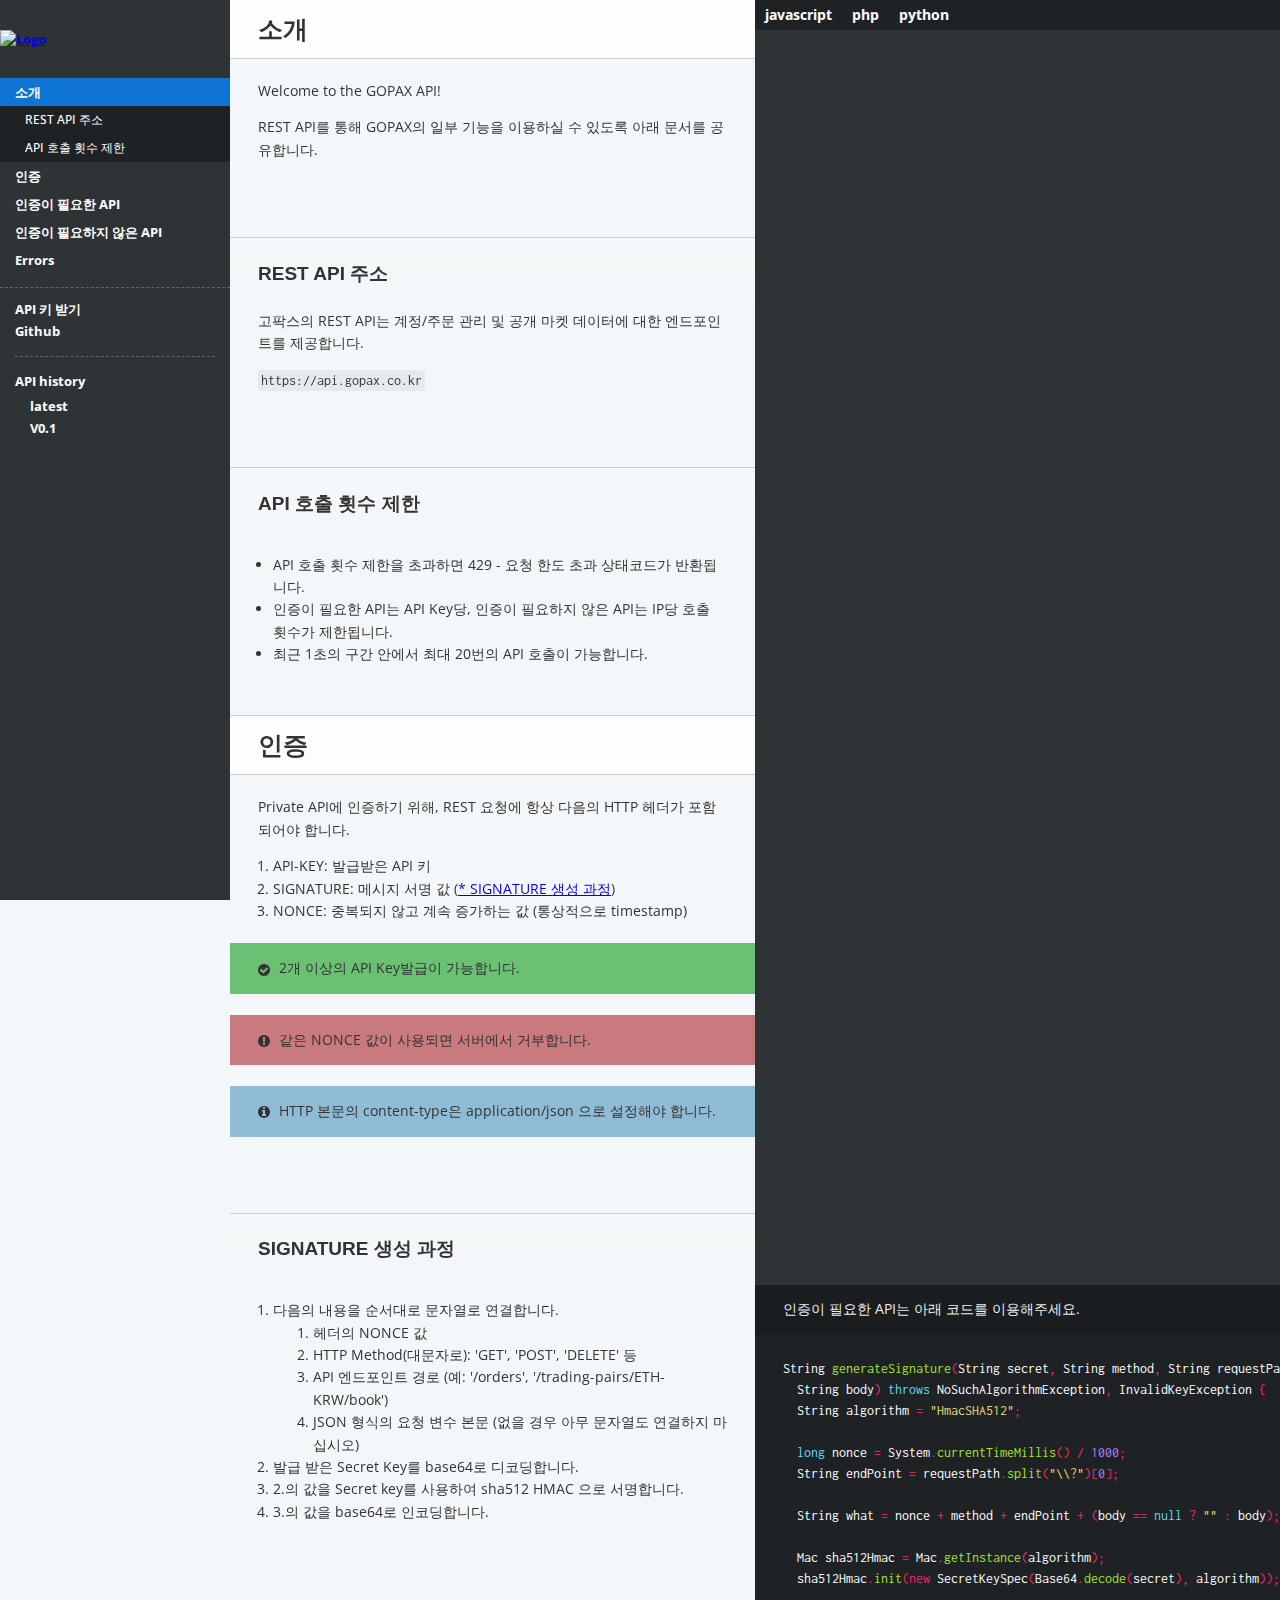
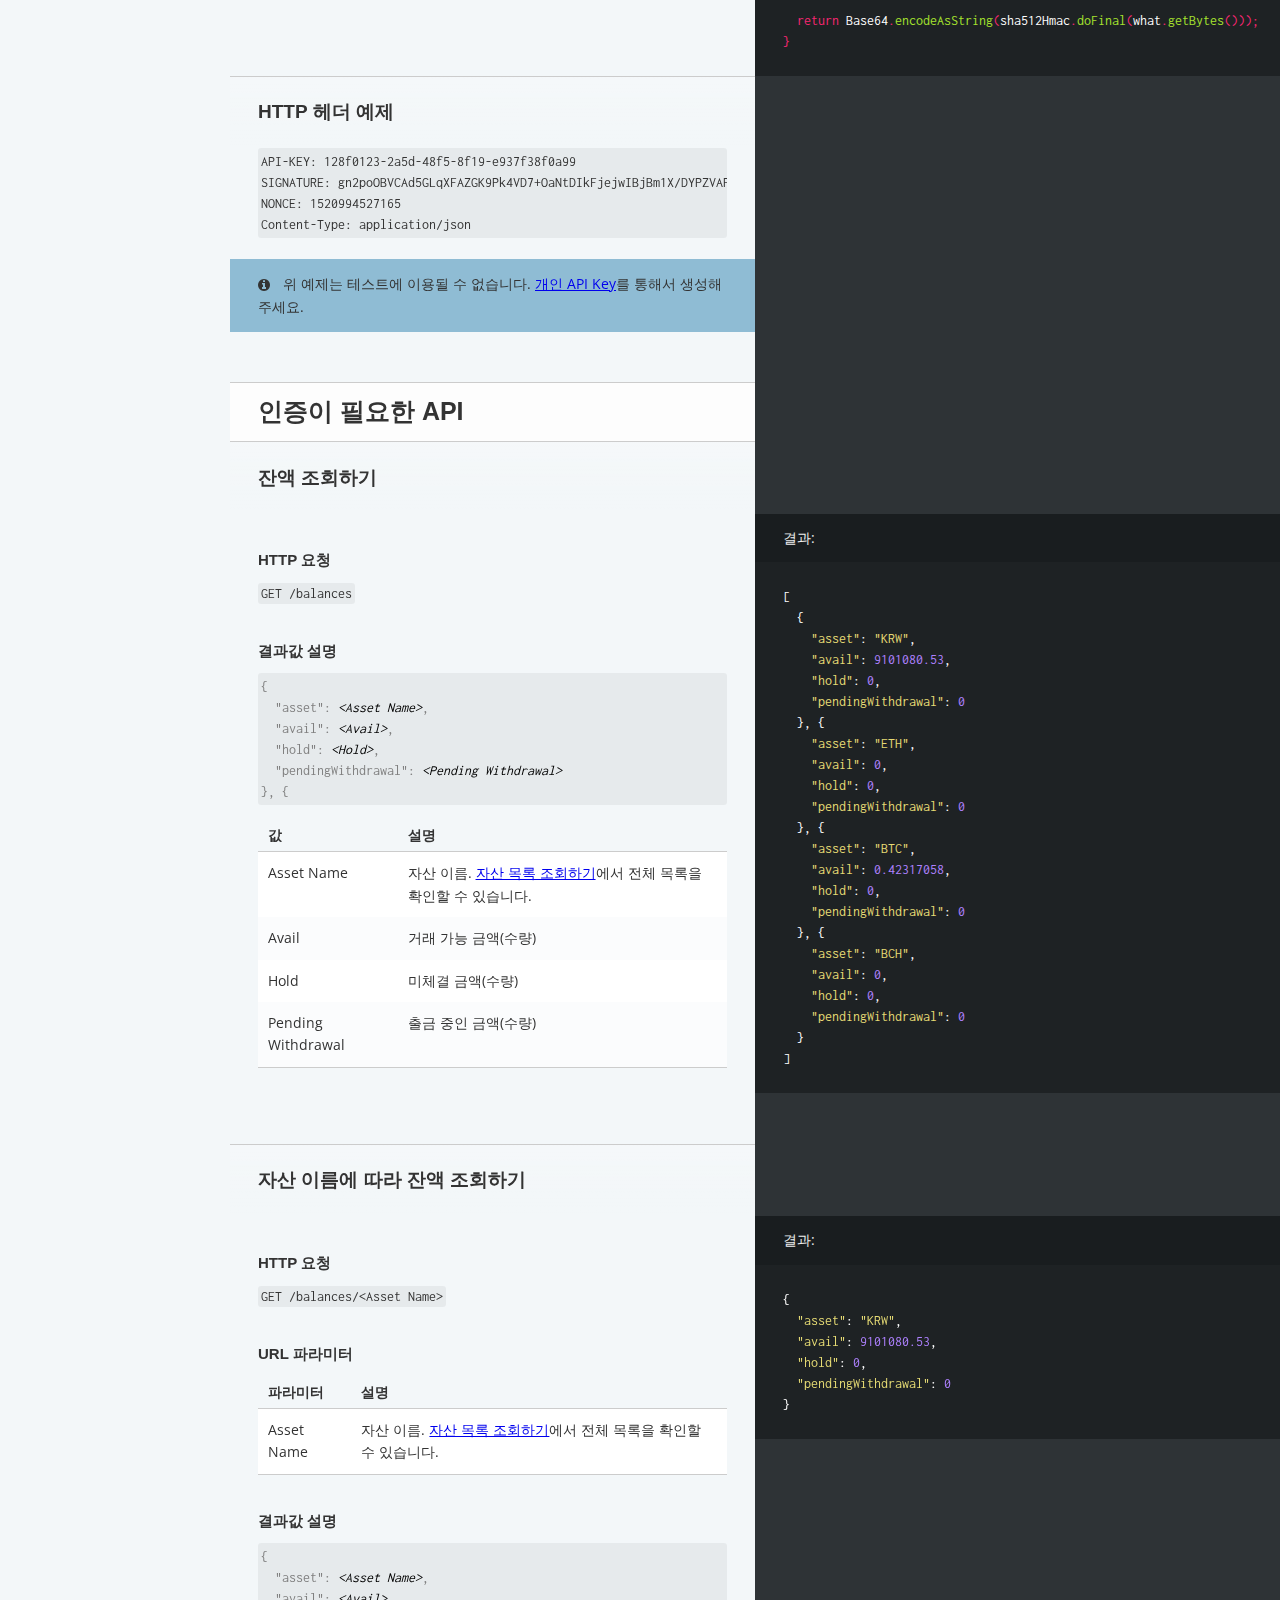
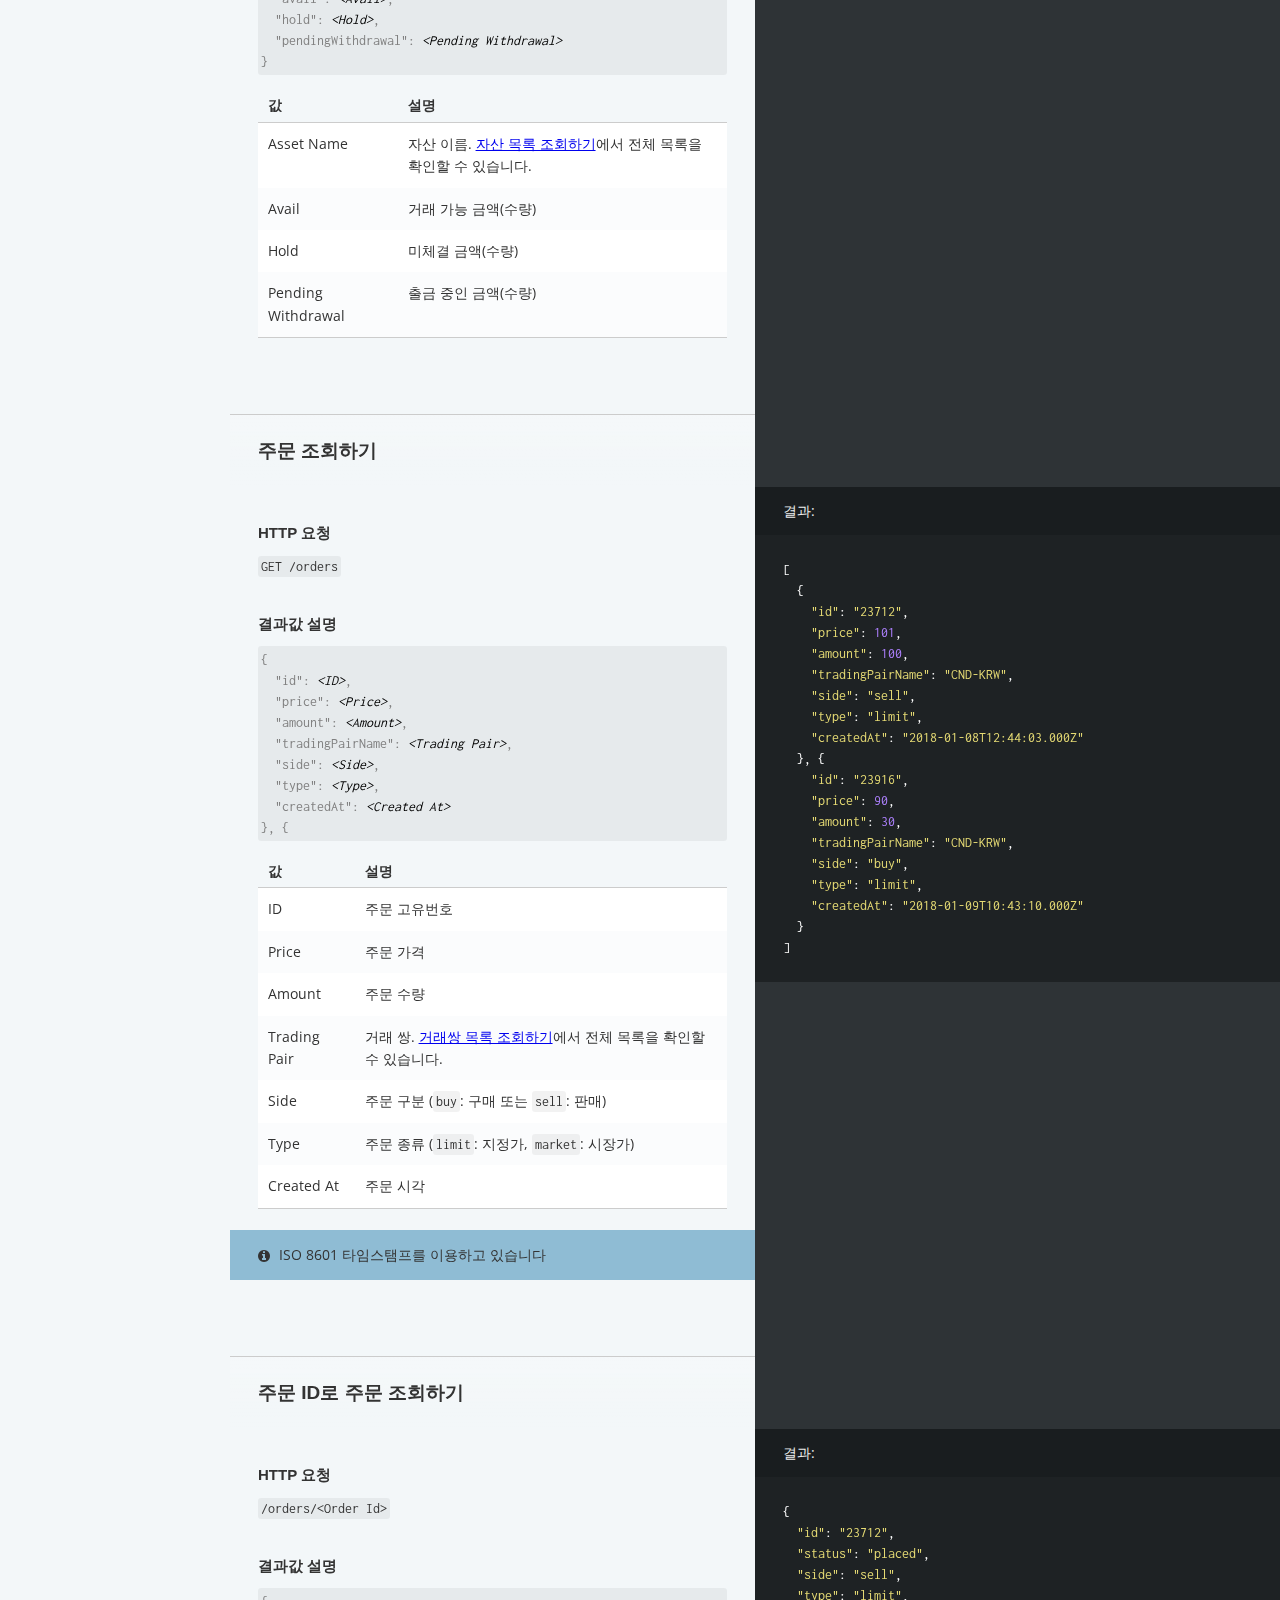
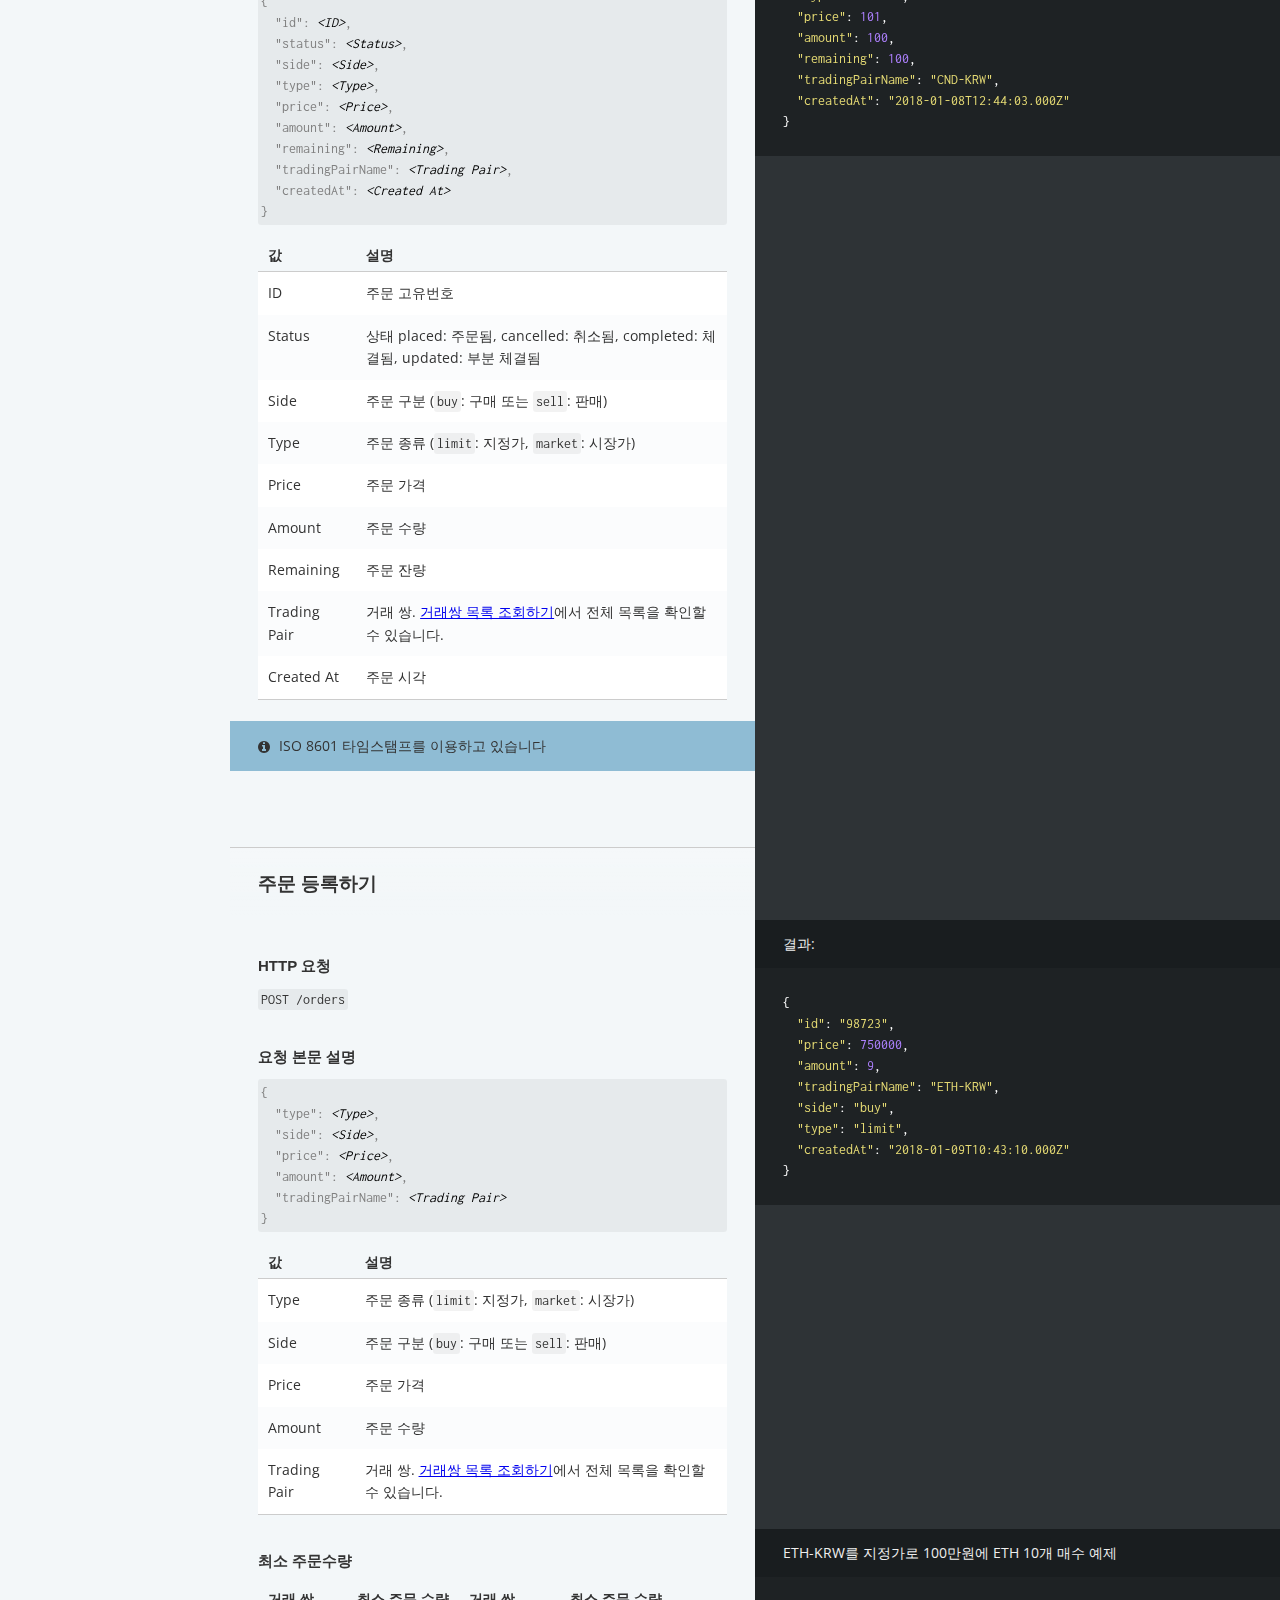
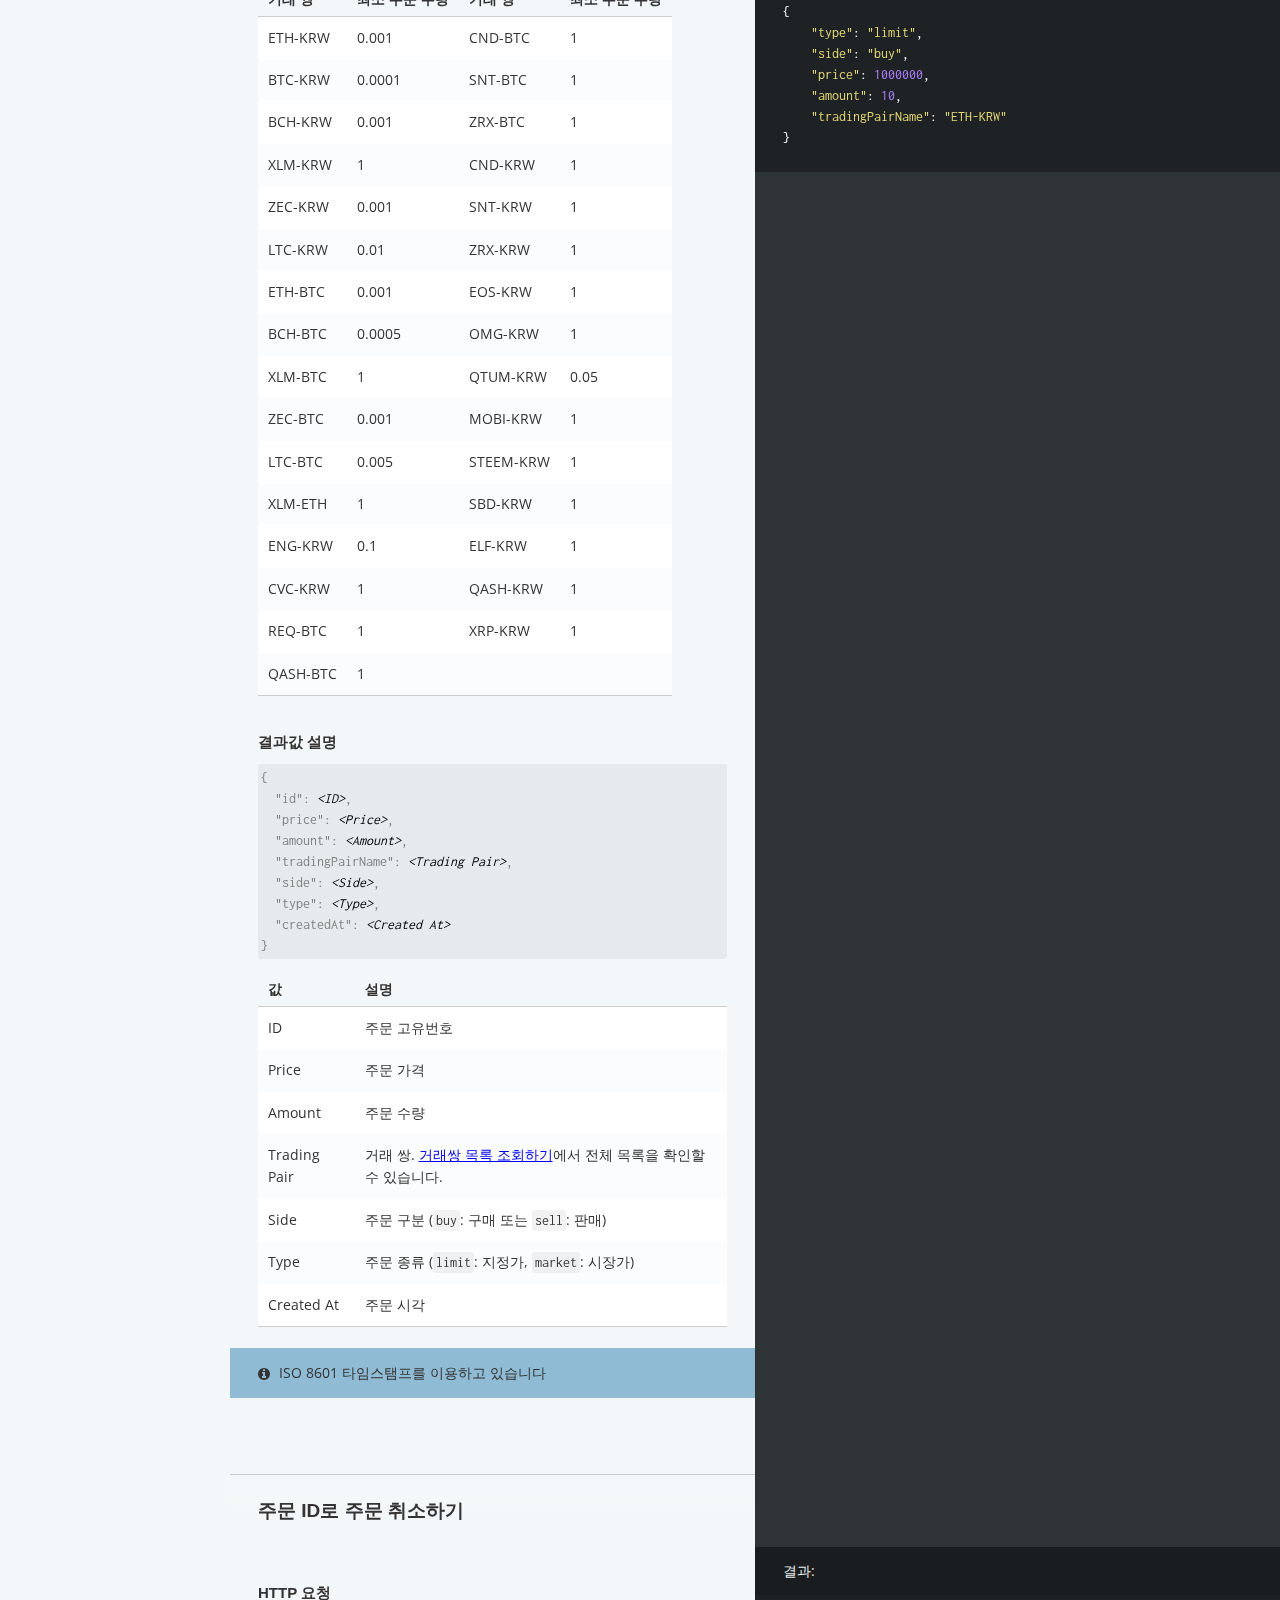
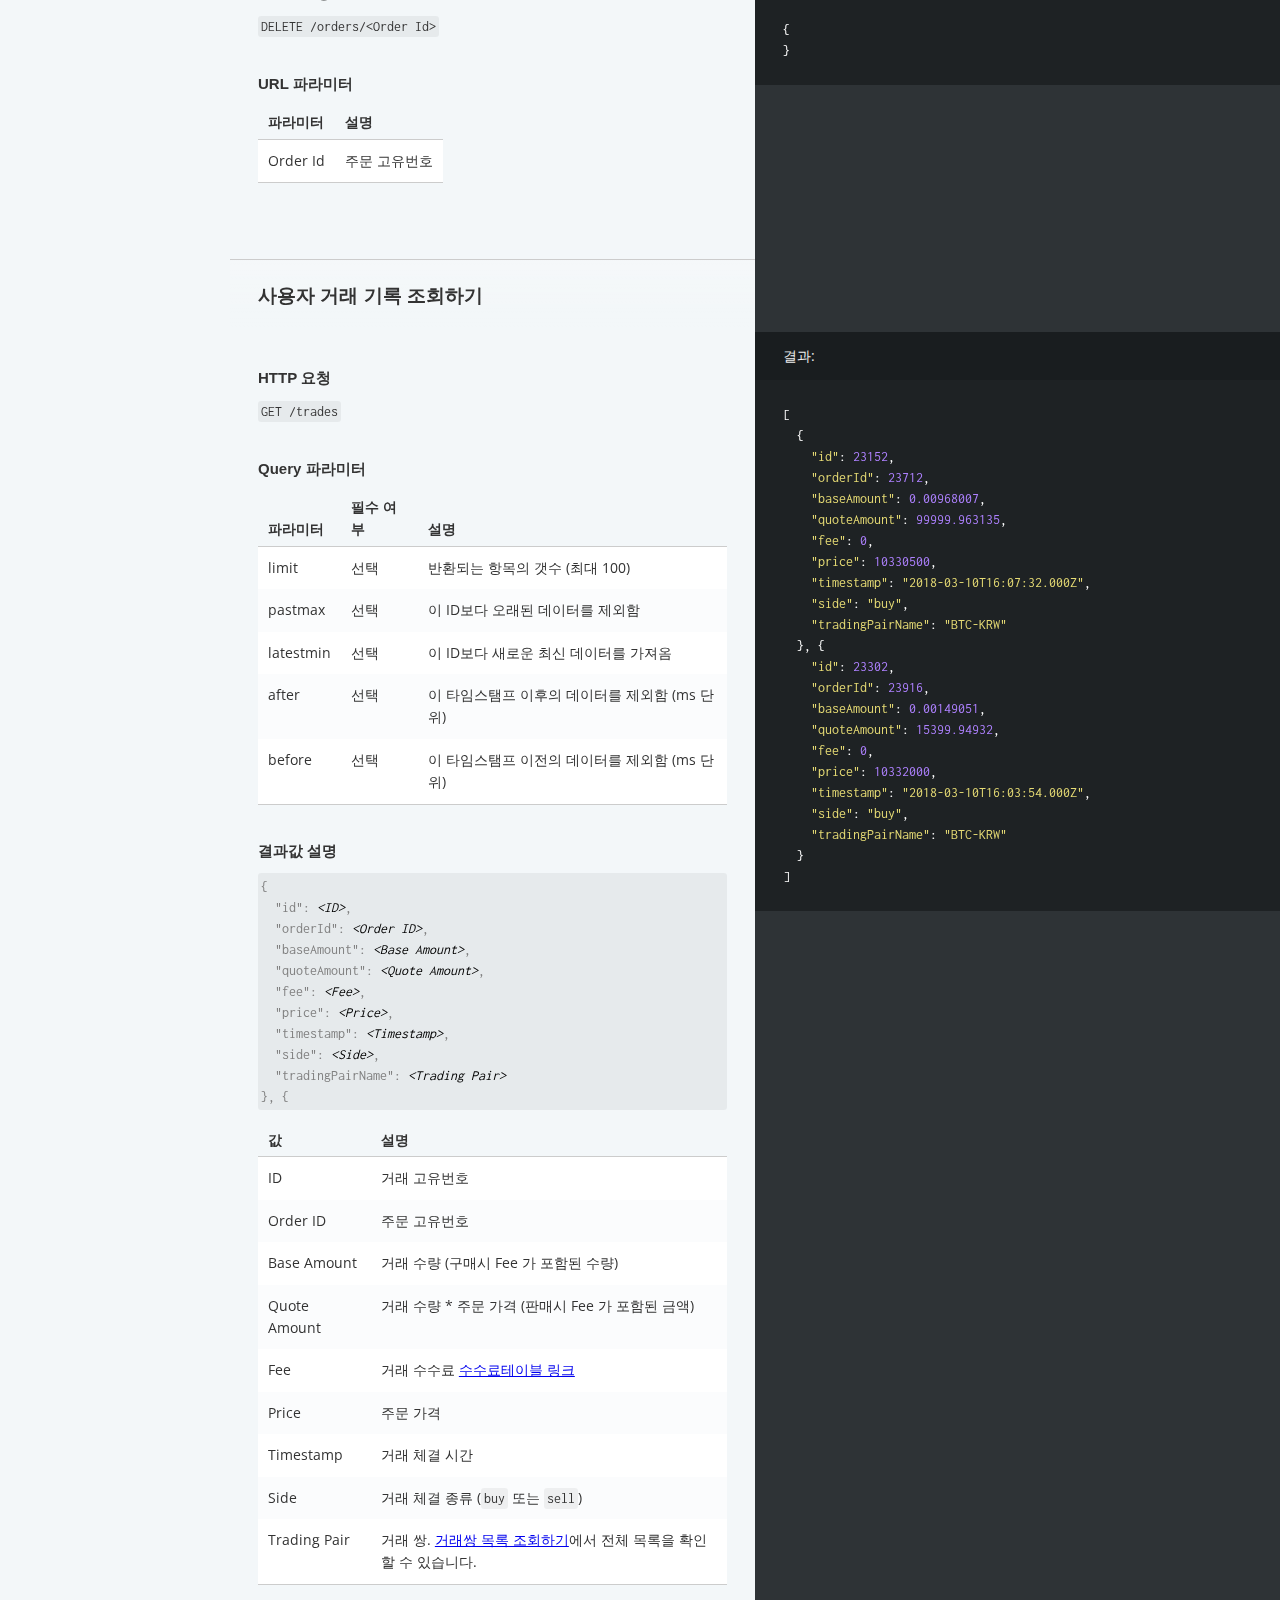
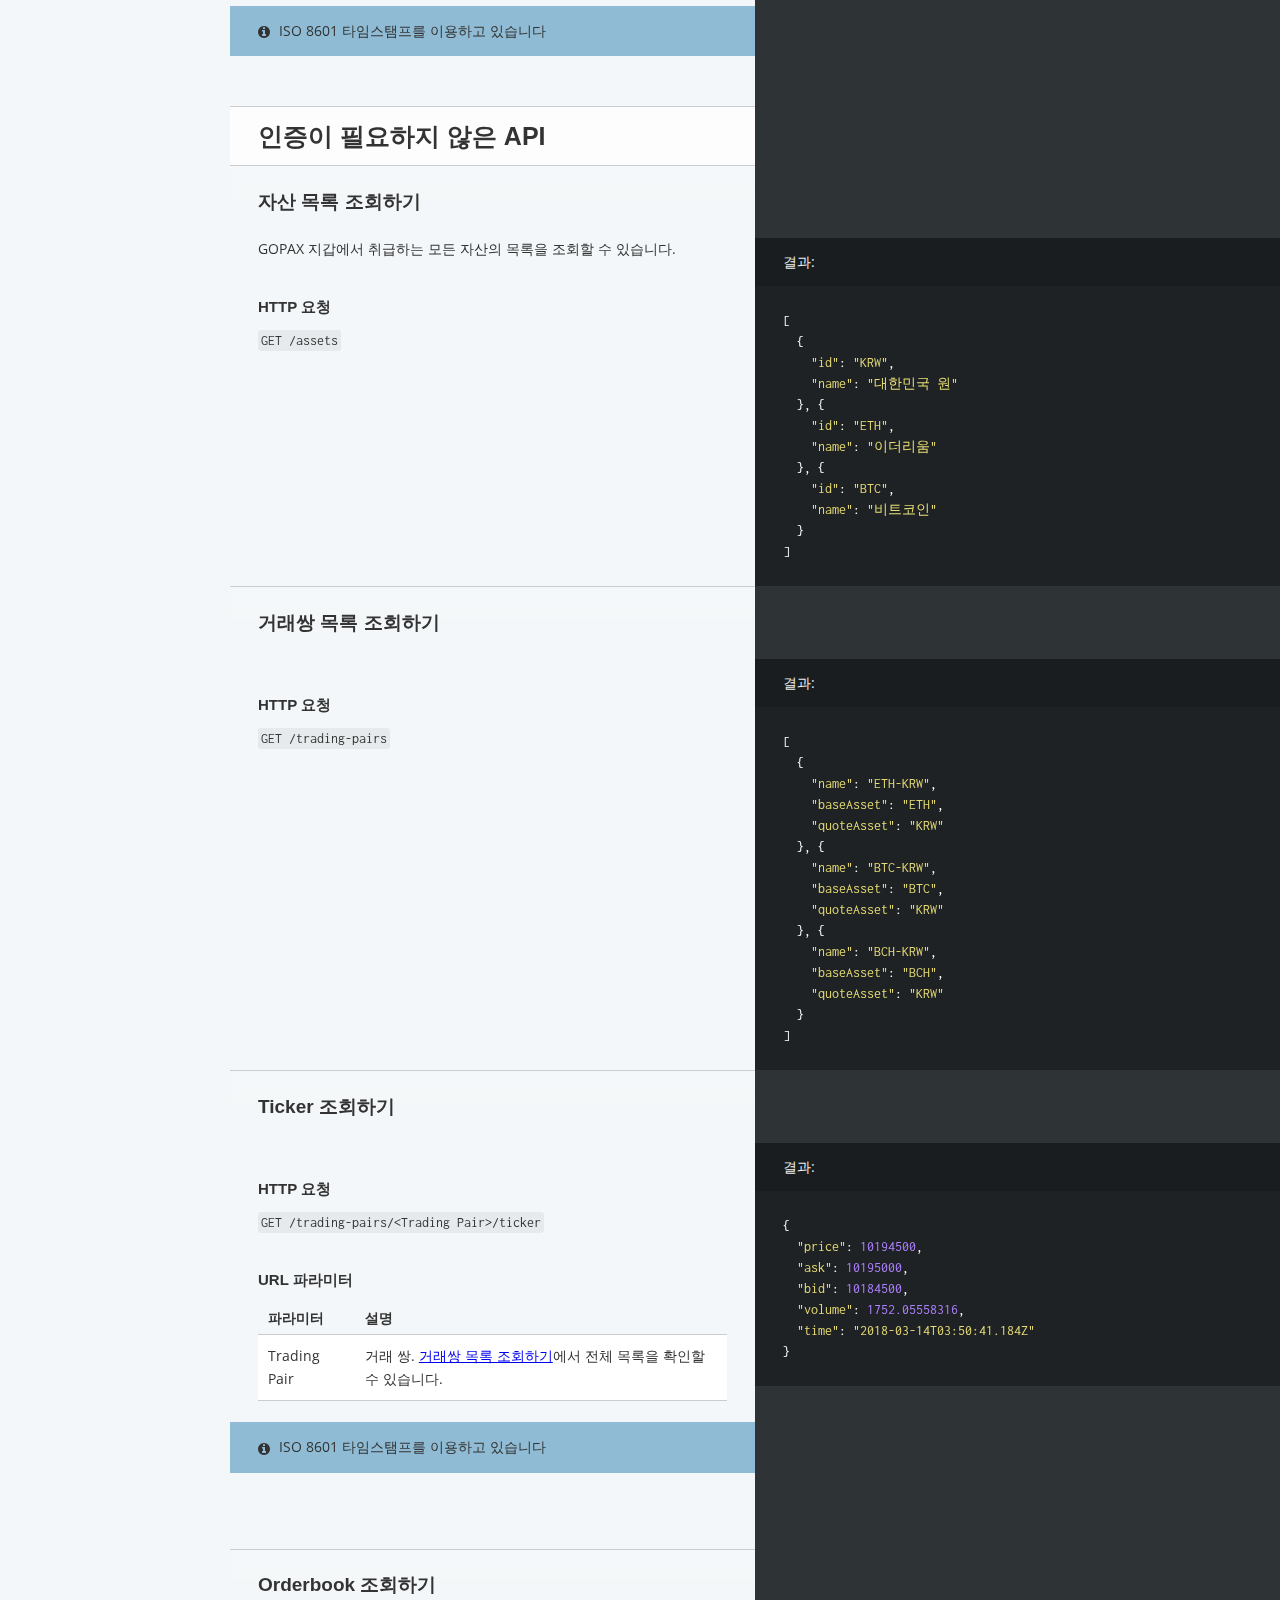
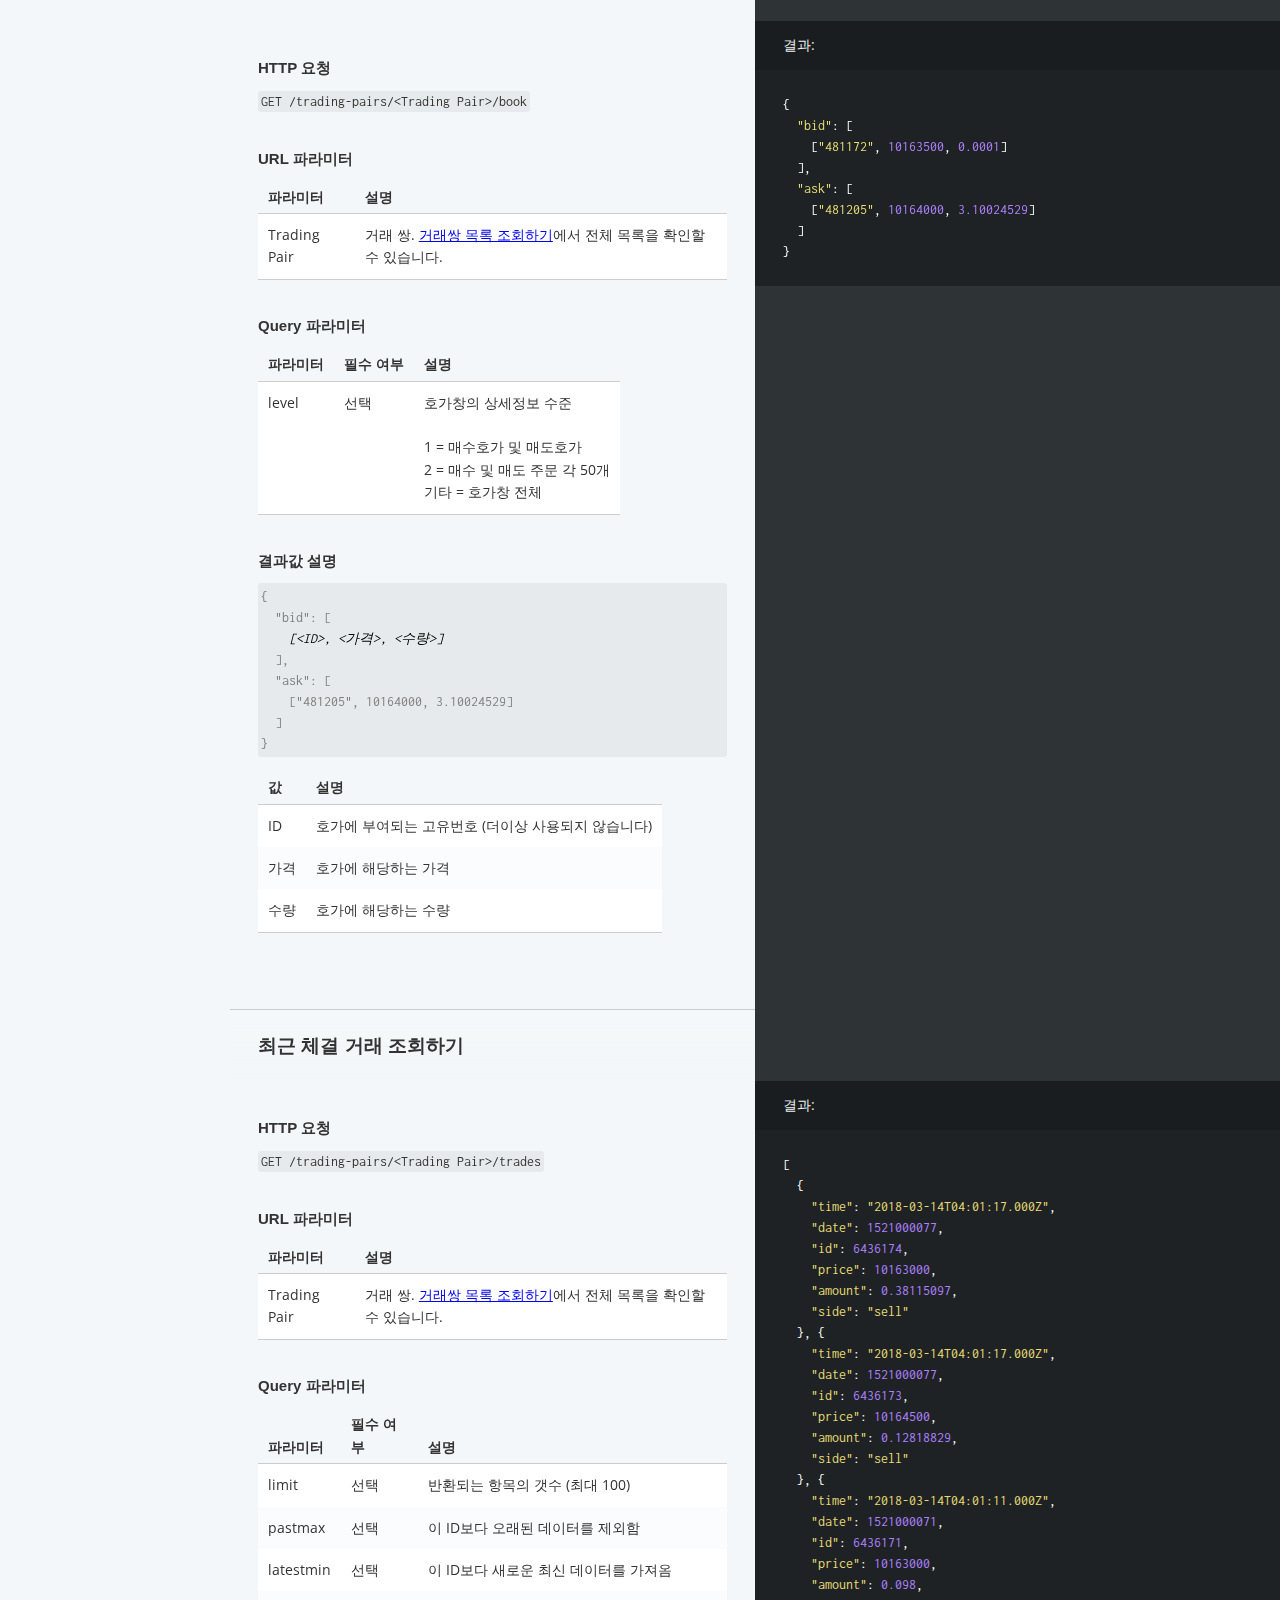
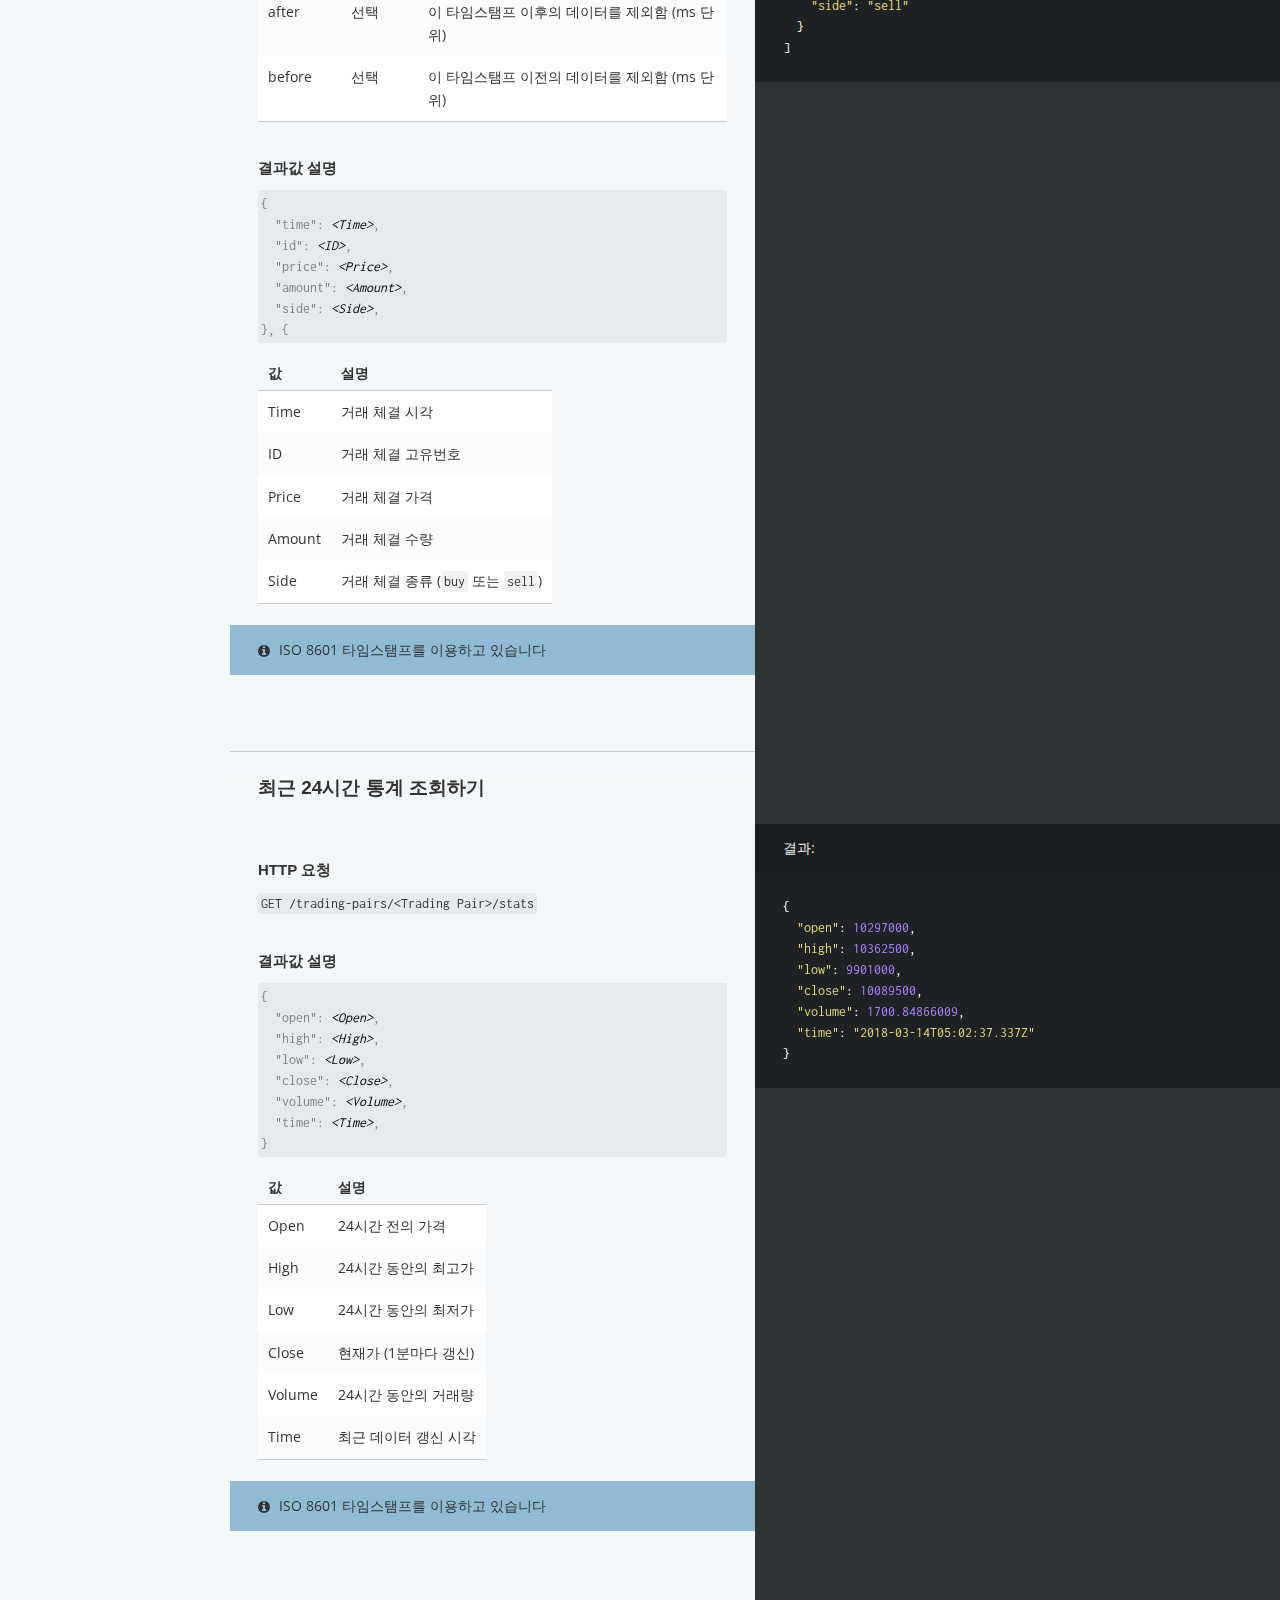
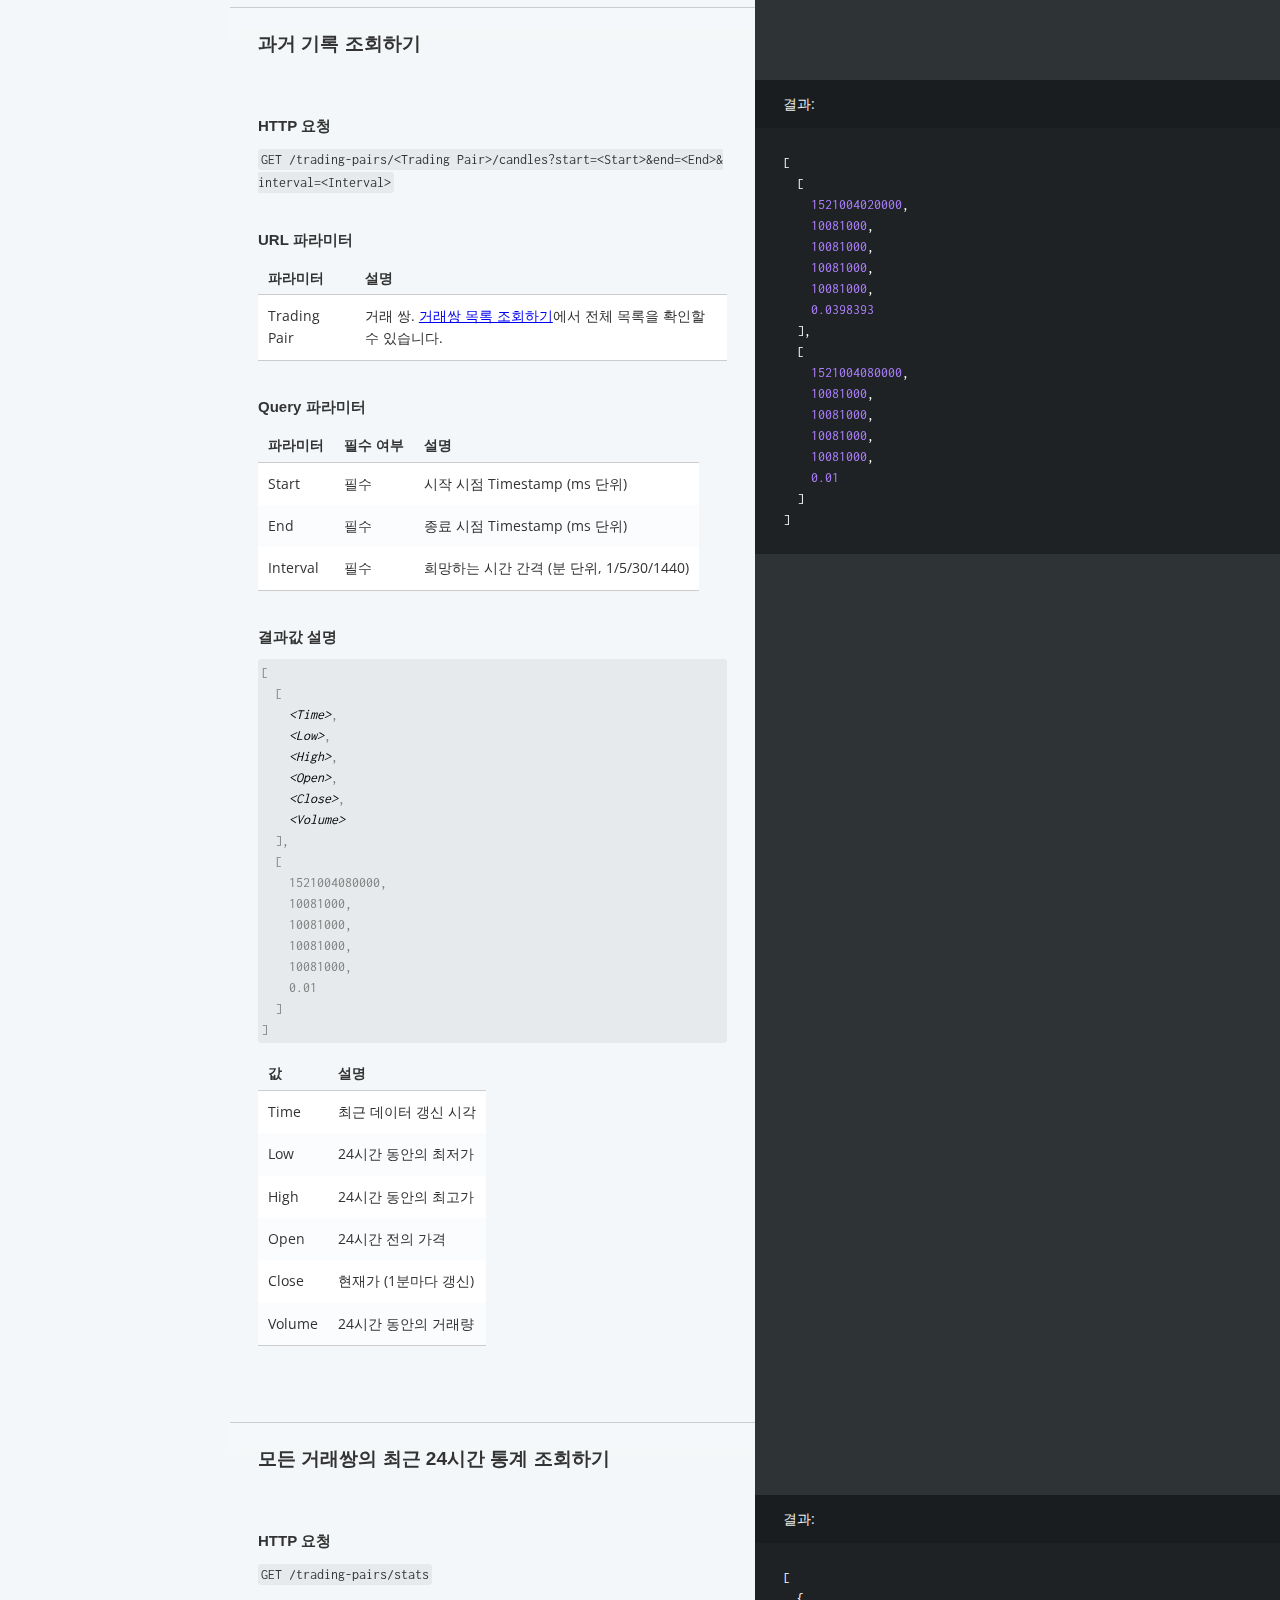
==== docs/index.html @ 5eee8ea0 "e" ====
<!doctype html>
<html>
  <head>
    <meta charset="utf-8">
    <meta content="IE=edge,chrome=1" http-equiv="X-UA-Compatible">
    <meta name="viewport" content="width=device-width, initial-scale=1, maximum-scale=1">
    <title>API Reference</title>

    <style>
      .highlight table td { padding: 5px; }
.highlight table pre { margin: 0; }
.highlight .gh {
  color: #999999;
}
.highlight .sr {
  color: #f6aa11;
}
.highlight .go {
  color: #888888;
}
.highlight .gp {
  color: #555555;
}
.highlight .gs {
}
.highlight .gu {
  color: #aaaaaa;
}
.highlight .nb {
  color: #f6aa11;
}
.highlight .cm {
  color: #75715e;
}
.highlight .cp {
  color: #75715e;
}
.highlight .c1 {
  color: #75715e;
}
.highlight .cs {
  color: #75715e;
}
.highlight .c, .highlight .cd {
  color: #75715e;
}
.highlight .err {
  color: #960050;
}
.highlight .gr {
  color: #960050;
}
.highlight .gt {
  color: #960050;
}
.highlight .gd {
  color: #49483e;
}
.highlight .gi {
  color: #49483e;
}
.highlight .ge {
  color: #49483e;
}
.highlight .kc {
  color: #66d9ef;
}
.highlight .kd {
  color: #66d9ef;
}
.highlight .kr {
  color: #66d9ef;
}
.highlight .no {
  color: #66d9ef;
}
.highlight .kt {
  color: #66d9ef;
}
.highlight .mf {
  color: #ae81ff;
}
.highlight .mh {
  color: #ae81ff;
}
.highlight .il {
  color: #ae81ff;
}
.highlight .mi {
  color: #ae81ff;
}
.highlight .mo {
  color: #ae81ff;
}
.highlight .m, .highlight .mb, .highlight .mx {
  color: #ae81ff;
}
.highlight .sc {
  color: #ae81ff;
}
.highlight .se {
  color: #ae81ff;
}
.highlight .ss {
  color: #ae81ff;
}
.highlight .sd {
  color: #e6db74;
}
.highlight .s2 {
  color: #e6db74;
}
.highlight .sb {
  color: #e6db74;
}
.highlight .sh {
  color: #e6db74;
}
.highlight .si {
  color: #e6db74;
}
.highlight .sx {
  color: #e6db74;
}
.highlight .s1 {
  color: #e6db74;
}
.highlight .s {
  color: #e6db74;
}
.highlight .na {
  color: #a6e22e;
}
.highlight .nc {
  color: #a6e22e;
}
.highlight .nd {
  color: #a6e22e;
}
.highlight .ne {
  color: #a6e22e;
}
.highlight .nf {
  color: #a6e22e;
}
.highlight .vc {
  color: #ffffff;
}
.highlight .nn {
  color: #ffffff;
}
.highlight .nl {
  color: #ffffff;
}
.highlight .ni {
  color: #ffffff;
}
.highlight .bp {
  color: #ffffff;
}
.highlight .vg {
  color: #ffffff;
}
.highlight .vi {
  color: #ffffff;
}
.highlight .nv {
  color: #ffffff;
}
.highlight .w {
  color: #ffffff;
}
.highlight {
  color: #ffffff;
}
.highlight .n, .highlight .py, .highlight .nx {
  color: #ffffff;
}
.highlight .ow {
  color: #f92672;
}
.highlight .nt {
  color: #f92672;
}
.highlight .k, .highlight .kv {
  color: #f92672;
}
.highlight .kn {
  color: #f92672;
}
.highlight .kp {
  color: #f92672;
}
.highlight .o {
  color: #f92672;
}
      * { font-family: 'Open Sans', sans-serif; }
      code { font-family: 'Inconsolata', monospace !important; font-size: 1rem !important; }
      code * { font-family: 'Inconsolata', monospace !important; font-size: 1rem !important; }
      code.block { display: block; overflow: scroll; white-space: nowrap; }
      .logo { margin: 30px auto !important; }
    </style>
    <link href="https://fonts.googleapis.com/css?family=Open+Sans|Inconsolata" rel="stylesheet">
    <link href="stylesheets/screen.css" rel="stylesheet" media="screen" />
    <link href="stylesheets/print.css" rel="stylesheet" media="print" />
    <script src="javascripts/all_nosearch.js"></script>
    <script>
      function goAPIhistory(target){
        var pathName = window.location.pathname;
        var path = pathName.split("/").length >0 ?pathName.split("/")[0]:pathName;
        alert(path);
        var origin = window.location.origin;
        var targetUrl = origin+path+target;
        var currentUrl = origin+path;
        if(targetUrl == currentUrl){
          return
        }
        window.location = targetUrl;
      }
    </script>
  </head>

  <body class="index" data-languages="[&quot;java&quot;,&quot;javascript&quot;,&quot;php&quot;,&quot;python&quot;,&quot;ruby&quot;]">
    <a href="#" id="nav-button">
      <span>
        NAV
        <img src="images/navbar.png" alt="Navbar" />
      </span>
    </a>
    <div class="toc-wrapper">
      <a href="https://www.gopax.co.kr" target="_blank"><img src="https://www.gopax.co.kr/logo.svg" class="logo" alt="Logo" /></a>
        <div class="lang-selector">
              <a href="#" data-language-name="java">java</a>
              <a href="#" data-language-name="javascript">javascript</a>
              <a href="#" data-language-name="php">php</a>
              <a href="#" data-language-name="python">python</a>
              <a href="#" data-language-name="ruby">ruby</a>
        </div>
      <div id="toc" class="toc-list-h1">
          <li>
            <a href="#fa255f0ccc" class="toc-h1 toc-link" data-title="">소개</a>
              <ul class="toc-list-h2">
                  <li>
                    <a href="#rest-api" class="toc-h2 toc-link" data-title="rest-api">REST API 주소</a>
                  </li>
                  <li>
                    <a href="#api" class="toc-h2 toc-link" data-title="api">API 호출 횟수 제한</a>
                  </li>
              </ul>
          </li>
          <li>
            <a href="#ce7156229f" class="toc-h1 toc-link" data-title="">인증</a>
              <ul class="toc-list-h2">
                  <li>
                    <a href="#signature" class="toc-h2 toc-link" data-title="signature">SIGNATURE 생성 과정</a>
                  </li>
                  <li>
                    <a href="#http" class="toc-h2 toc-link" data-title="http">HTTP 헤더 예제</a>
                  </li>
              </ul>
          </li>
          <li>
            <a href="#api-2" class="toc-h1 toc-link" data-title="api">인증이 필요한 API</a>
              <ul class="toc-list-h2">
                  <li>
                    <a href="#44f0674afb" class="toc-h2 toc-link" data-title="">잔액 조회하기</a>
                  </li>
                  <li>
                    <a href="#105345e7b5" class="toc-h2 toc-link" data-title="">자산 이름에 따라 잔액 조회하기</a>
                  </li>
                  <li>
                    <a href="#9a0aef758b" class="toc-h2 toc-link" data-title="">주문 조회하기</a>
                  </li>
                  <li>
                    <a href="#id" class="toc-h2 toc-link" data-title="id">주문 ID로 주문 조회하기</a>
                  </li>
                  <li>
                    <a href="#6796537949" class="toc-h2 toc-link" data-title="">주문 등록하기</a>
                  </li>
                  <li>
                    <a href="#id-2" class="toc-h2 toc-link" data-title="id">주문 ID로 주문 취소하기</a>
                  </li>
                  <li>
                    <a href="#d603331cfe" class="toc-h2 toc-link" data-title="">사용자 거래 기록 조회하기</a>
                  </li>
              </ul>
          </li>
          <li>
            <a href="#api-3" class="toc-h1 toc-link" data-title="api">인증이 필요하지 않은 API</a>
              <ul class="toc-list-h2">
                  <li>
                    <a href="#c8b9dcea10" class="toc-h2 toc-link" data-title="">자산 목록 조회하기</a>
                  </li>
                  <li>
                    <a href="#ab37bf30de" class="toc-h2 toc-link" data-title="">거래쌍 목록 조회하기</a>
                  </li>
                  <li>
                    <a href="#ticker" class="toc-h2 toc-link" data-title="ticker">Ticker 조회하기</a>
                  </li>
                  <li>
                    <a href="#orderbook" class="toc-h2 toc-link" data-title="orderbook">Orderbook 조회하기</a>
                  </li>
                  <li>
                    <a href="#ed00ab10dc" class="toc-h2 toc-link" data-title="">최근 체결 거래 조회하기</a>
                  </li>
                  <li>
                    <a href="#24" class="toc-h2 toc-link" data-title="24">최근 24시간 통계 조회하기</a>
                  </li>
                  <li>
                    <a href="#a1dac3e0a0" class="toc-h2 toc-link" data-title="">과거 기록 조회하기</a>
                  </li>
                  <li>
                    <a href="#24-2" class="toc-h2 toc-link" data-title="24">모든 거래쌍의 최근 24시간 통계 조회하기</a>
                  </li>
              </ul>
          </li>
          <li>
            <a href="#errors" class="toc-h1 toc-link" data-title="errors">Errors</a>
              <ul class="toc-list-h2">
                  <li>
                    <a href="#http-status" class="toc-h2 toc-link" data-title="http-status">HTTP Status (응답 코드)</a>
                  </li>
                  <li>
                    <a href="#gopax" class="toc-h2 toc-link" data-title="gopax">GOPAX 오류</a>
                  </li>
              </ul>
          </li>
      </div>
      <ul class="toc-footer">
          <li><a href='https://www.gopax.co.kr/account/' target='_blank'>API 키 받기</a></li>
          <li><a href='https://github.com/GopaxTechTeam/gopax' target='_blank'>Github</a></li>
          <li>
            <ul class="toc-footer">API history
              <li>
                  <a href='javascript:goAPIhistory("")' >latest</a>
              </li>
              <li>
                  <a href='javascript:goAPIhistory("index.v.0.1.html")' >V0.1</a>
              </li>
            </ul>
          </li>
      </ul>
    </div>
    <div class="page-wrapper">
      <div class="dark-box"></div>
      <div class="content">
        <h1 id='fa255f0ccc'>소개</h1>
<p>Welcome to the GOPAX API!</p>

<p>REST API를 통해 GOPAX의 일부 기능을 이용하실 수 있도록 아래 문서를 공유합니다.</p>
<h2 id='rest-api'>REST API 주소</h2>
<p>고팍스의 REST API는 계정/주문 관리 및 공개 마켓 데이터에 대한 엔드포인트를 제공합니다.</p>

<p><code>https://api.gopax.co.kr</code></p>
<h2 id='api'>API 호출 횟수 제한</h2>
<ul>
<li>API 호출 횟수 제한을 초과하면 429 - 요청 한도 초과 상태코드가 반환됩니다.</li>
<li>인증이 필요한 API는 API Key당, 인증이 필요하지 않은 API는 IP당 호출 횟수가 제한됩니다.</li>
<li>최근 1초의 구간 안에서 최대 20번의 API 호출이 가능합니다.</li>
</ul>
<h1 id='ce7156229f'>인증</h1>
<p>Private API에 인증하기 위해, REST 요청에 항상 다음의 HTTP 헤더가 포함되어야 합니다.</p>

<ol>
<li>API-KEY: 발급받은 API 키</li>
<li>SIGNATURE: 메시지 서명 값 (<a href="#signature">* SIGNATURE 생성 과정</a>)</li>
<li>NONCE: 중복되지 않고 계속 증가하는 값 (통상적으로 timestamp)</li>
</ol>

<aside class="success">2개 이상의 API Key발급이 가능합니다.</aside>

<aside class="warning">같은 NONCE 값이 사용되면 서버에서 거부합니다.</aside>

<aside class="notice">HTTP 본문의 content-type은 application/json 으로 설정해야 합니다.</aside>
<h2 id='signature'>SIGNATURE 생성 과정</h2>
<blockquote>
<p>인증이 필요한 API는 아래 코드를 이용해주세요.</p>
</blockquote>
<pre class="highlight java tab-java"><code><span class="n">String</span> <span class="nf">generateSignature</span><span class="o">(</span><span class="n">String</span> <span class="n">secret</span><span class="o">,</span> <span class="n">String</span> <span class="n">method</span><span class="o">,</span> <span class="n">String</span> <span class="n">requestPath</span><span class="o">,</span>
  <span class="n">String</span> <span class="n">body</span><span class="o">)</span> <span class="kd">throws</span> <span class="n">NoSuchAlgorithmException</span><span class="o">,</span> <span class="n">InvalidKeyException</span> <span class="o">{</span>
  <span class="n">String</span> <span class="n">algorithm</span> <span class="o">=</span> <span class="s">"HmacSHA512"</span><span class="o">;</span>

  <span class="kt">long</span> <span class="n">nonce</span> <span class="o">=</span> <span class="n">System</span><span class="o">.</span><span class="na">currentTimeMillis</span><span class="o">()</span> <span class="o">/</span> <span class="mi">1000</span><span class="o">;</span>
  <span class="n">String</span> <span class="n">endPoint</span> <span class="o">=</span> <span class="n">requestPath</span><span class="o">.</span><span class="na">split</span><span class="o">(</span><span class="s">"\\?"</span><span class="o">)[</span><span class="mi">0</span><span class="o">];</span>

  <span class="n">String</span> <span class="n">what</span> <span class="o">=</span> <span class="n">nonce</span> <span class="o">+</span> <span class="n">method</span> <span class="o">+</span> <span class="n">endPoint</span> <span class="o">+</span> <span class="o">(</span><span class="n">body</span> <span class="o">==</span> <span class="kc">null</span> <span class="o">?</span> <span class="s">""</span> <span class="o">:</span> <span class="n">body</span><span class="o">);</span>

  <span class="n">Mac</span> <span class="n">sha512Hmac</span> <span class="o">=</span> <span class="n">Mac</span><span class="o">.</span><span class="na">getInstance</span><span class="o">(</span><span class="n">algorithm</span><span class="o">);</span>
  <span class="n">sha512Hmac</span><span class="o">.</span><span class="na">init</span><span class="o">(</span><span class="k">new</span> <span class="n">SecretKeySpec</span><span class="o">(</span><span class="n">Base64</span><span class="o">.</span><span class="na">decode</span><span class="o">(</span><span class="n">secret</span><span class="o">),</span> <span class="n">algorithm</span><span class="o">));</span>

  <span class="k">return</span> <span class="n">Base64</span><span class="o">.</span><span class="na">encodeAsString</span><span class="o">(</span><span class="n">sha512Hmac</span><span class="o">.</span><span class="na">doFinal</span><span class="o">(</span><span class="n">what</span><span class="o">.</span><span class="na">getBytes</span><span class="o">()));</span>
<span class="o">}</span>
</code></pre><pre class="highlight ruby tab-ruby"><code><span class="nb">require</span> <span class="s1">'json'</span>
<span class="nb">require</span> <span class="s1">'openssl'</span>
<span class="nb">require</span> <span class="s1">'Base64'</span>

<span class="k">def</span> <span class="nf">generateSignature</span><span class="p">(</span><span class="n">secret</span><span class="p">,</span> <span class="n">nonce</span><span class="p">,</span> <span class="nb">method</span><span class="p">,</span> <span class="n">path</span><span class="p">,</span> <span class="n">body</span><span class="o">=</span><span class="kp">nil</span><span class="p">)</span>
  <span class="n">_body</span> <span class="o">=</span> <span class="n">body</span> <span class="p">?</span> <span class="n">body</span><span class="p">.</span><span class="nf">to_json</span> <span class="p">:</span> <span class="s1">''</span>
  <span class="n">requestPath</span> <span class="o">=</span> <span class="n">path</span><span class="p">.</span><span class="nf">split</span><span class="p">(</span><span class="s1">'?'</span><span class="p">).</span><span class="nf">first</span>
  <span class="n">what</span>        <span class="o">=</span> <span class="n">nonce</span><span class="p">.</span><span class="nf">to_s</span> <span class="o">+</span> <span class="nb">method</span> <span class="o">+</span> <span class="n">requestPath</span> <span class="o">+</span> <span class="n">_body</span><span class="p">;</span>
  <span class="n">_secret</span>     <span class="o">=</span> <span class="no">Base64</span><span class="p">.</span><span class="nf">decode64</span><span class="p">(</span><span class="n">secret</span><span class="p">);</span>
  <span class="k">return</span> <span class="no">Base64</span><span class="p">.</span><span class="nf">strict_encode64</span><span class="p">(</span><span class="no">OpenSSL</span><span class="o">::</span><span class="no">HMAC</span><span class="p">.</span><span class="nf">digest</span><span class="p">(</span><span class="s1">'SHA512'</span><span class="p">,</span> <span class="n">_secret</span><span class="p">,</span> <span class="n">what</span><span class="p">))</span>
<span class="k">end</span>
</code></pre><pre class="highlight python tab-python"><code><span class="kn">import</span> <span class="nn">time</span><span class="p">,</span> <span class="n">base64</span><span class="p">,</span> <span class="n">hmac</span><span class="p">,</span> <span class="n">hashlib</span>

<span class="n">nonce</span> <span class="o">=</span> <span class="nb">str</span><span class="p">(</span><span class="n">time</span><span class="o">.</span><span class="n">time</span><span class="p">())</span>
<span class="n">method</span> <span class="o">=</span> <span class="s">'GET'</span>
<span class="n">request_path</span> <span class="o">=</span> <span class="s">'/balances'</span>

<span class="n">what</span> <span class="o">=</span> <span class="n">nonce</span> <span class="o">+</span> <span class="n">method</span> <span class="o">+</span> <span class="n">request_path</span> <span class="c"># + request_body</span>
<span class="n">key</span> <span class="o">=</span> <span class="n">base64</span><span class="o">.</span><span class="n">b64decode</span><span class="p">(</span><span class="n">secret</span><span class="p">)</span>
<span class="n">signature</span> <span class="o">=</span> <span class="n">hmac</span><span class="o">.</span><span class="n">new</span><span class="p">(</span><span class="n">key</span><span class="p">,</span> <span class="n">what</span><span class="p">,</span> <span class="n">hashlib</span><span class="o">.</span><span class="n">sha512</span><span class="p">)</span>
<span class="k">return</span> <span class="n">base64</span><span class="o">.</span><span class="n">b64encode</span><span class="p">(</span><span class="n">signature</span><span class="o">.</span><span class="n">digest</span><span class="p">())</span>
</code></pre><pre class="highlight php tab-php"><code>function generateSignature($secret, $nonce, $method, $path, $body = null)
{
  $_body = $body ? json_encode($body) : '';
  $tokenizedPath = explode('?', $path);
  $requestPath   = $tokenizedPath[0];
  $what          = $nonce . $method . $requestPath . $_body;
  $secret        = base64_decode($secret);
  return base64_encode(hash_hmac('sha512', $what, $secret, true));
}
</code></pre><pre class="highlight javascript tab-javascript"><code><span class="kr">const</span> <span class="nx">crypto</span> <span class="o">=</span> <span class="nx">require</span><span class="p">(</span><span class="s1">'crypto'</span><span class="p">);</span>

<span class="kr">const</span> <span class="nx">generateSignature</span> <span class="o">=</span> <span class="p">(</span><span class="nx">secret</span><span class="p">,</span> <span class="nx">nonce</span><span class="p">,</span> <span class="nx">method</span><span class="p">,</span> <span class="nx">path</span><span class="p">,</span> <span class="nx">body</span> <span class="o">=</span> <span class="kc">null</span><span class="p">)</span> <span class="o">=&gt;</span> <span class="p">{</span>
  <span class="kr">const</span> <span class="nx">requestPath</span> <span class="o">=</span> <span class="nx">path</span><span class="p">.</span><span class="nx">split</span><span class="p">(</span><span class="s1">'?'</span><span class="p">)[</span><span class="mi">0</span><span class="p">];</span>
  <span class="kr">const</span> <span class="nx">_body</span> <span class="o">=</span> <span class="nx">body</span> <span class="p">?</span> <span class="nx">JSON</span><span class="p">.</span><span class="nx">stringify</span><span class="p">(</span><span class="nx">body</span><span class="p">)</span> <span class="p">:</span> <span class="s1">''</span><span class="p">;</span>

  <span class="kr">const</span> <span class="nx">what</span> <span class="o">=</span> <span class="s2">`</span><span class="p">${</span><span class="nx">nonce</span><span class="p">}${</span><span class="nx">method</span><span class="p">}${</span><span class="nx">requestPath</span><span class="p">}${</span><span class="nx">_body</span><span class="p">}</span><span class="s2">`</span><span class="p">;</span>
  <span class="kr">const</span> <span class="nx">key</span> <span class="o">=</span> <span class="nx">Buffer</span><span class="p">(</span><span class="nx">secret</span><span class="p">,</span> <span class="s1">'base64'</span><span class="p">);</span>
  <span class="kr">const</span> <span class="nx">hmac</span> <span class="o">=</span> <span class="nx">crypto</span><span class="p">.</span><span class="nx">createHmac</span><span class="p">(</span><span class="s1">'sha512'</span><span class="p">,</span> <span class="nx">key</span><span class="p">);</span>
  <span class="k">return</span> <span class="nx">hmac</span><span class="p">.</span><span class="nx">update</span><span class="p">(</span><span class="nx">what</span><span class="p">).</span><span class="nx">digest</span><span class="p">(</span><span class="s1">'base64'</span><span class="p">);</span>
<span class="p">};</span>
</code></pre>
<ol>
<li>다음의 내용을 순서대로 문자열로 연결합니다.

<ol>
<li>헤더의 NONCE 값</li>
<li>HTTP Method(대문자로): &#39;GET&#39;, &#39;POST&#39;, &#39;DELETE&#39; 등</li>
<li>API 엔드포인트 경로 (예: &#39;/orders&#39;, &#39;/trading-pairs/ETH-KRW/book&#39;)</li>
<li>JSON 형식의 요청 변수 본문 (없을 경우 아무 문자열도 연결하지 마십시오)</li>
</ol></li>
<li>발급 받은 Secret Key를 base64로 디코딩합니다.</li>
<li>2.의 값을 Secret key를 사용하여 sha512 HMAC 으로 서명합니다.</li>
<li>3.의 값을 base64로 인코딩합니다.</li>
</ol>
<h2 id='http'>HTTP 헤더 예제</h2>
<p><code class="block">API-KEY: 128f0123-2a5d-48f5-8f19-e937f38f0a99<br />
SIGNATURE: gn2poOBVCAd5GLqXFAZGK9Pk4VD7+OaNtDIkFjejwIBjBm1X/DYPZVAP1rex6XqwH8vHt36ap26lTN85HVJz2g==<br />
NONCE: 1520994527165<br />
Content-Type: application/json
</code></p>

<aside class="notice">
위 예제는 테스트에 이용될 수 없습니다. <a href='https://www.gopax.co.kr/account/' target='_blank'>개인 API Key</a>를 통해서 생성해주세요.
</aside>
<h1 id='api-2'>인증이 필요한 API</h1><h2 id='44f0674afb'>잔액 조회하기</h2>
<blockquote>
<p>결과:</p>
</blockquote>
<pre class="highlight json tab-json"><code><span class="p">[</span><span class="w">
  </span><span class="p">{</span><span class="w">
    </span><span class="s2">"asset"</span><span class="p">:</span><span class="w"> </span><span class="s2">"KRW"</span><span class="p">,</span><span class="w">
    </span><span class="s2">"avail"</span><span class="p">:</span><span class="w"> </span><span class="mf">9101080.53</span><span class="p">,</span><span class="w">
    </span><span class="s2">"hold"</span><span class="p">:</span><span class="w"> </span><span class="mi">0</span><span class="p">,</span><span class="w">
    </span><span class="s2">"pendingWithdrawal"</span><span class="p">:</span><span class="w"> </span><span class="mi">0</span><span class="w">
  </span><span class="p">},</span><span class="w"> </span><span class="p">{</span><span class="w">
    </span><span class="s2">"asset"</span><span class="p">:</span><span class="w"> </span><span class="s2">"ETH"</span><span class="p">,</span><span class="w">
    </span><span class="s2">"avail"</span><span class="p">:</span><span class="w"> </span><span class="mi">0</span><span class="p">,</span><span class="w">
    </span><span class="s2">"hold"</span><span class="p">:</span><span class="w"> </span><span class="mi">0</span><span class="p">,</span><span class="w">
    </span><span class="s2">"pendingWithdrawal"</span><span class="p">:</span><span class="w"> </span><span class="mi">0</span><span class="w">
  </span><span class="p">},</span><span class="w"> </span><span class="p">{</span><span class="w">
    </span><span class="s2">"asset"</span><span class="p">:</span><span class="w"> </span><span class="s2">"BTC"</span><span class="p">,</span><span class="w">
    </span><span class="s2">"avail"</span><span class="p">:</span><span class="w"> </span><span class="mf">0.42317058</span><span class="p">,</span><span class="w">
    </span><span class="s2">"hold"</span><span class="p">:</span><span class="w"> </span><span class="mi">0</span><span class="p">,</span><span class="w">
    </span><span class="s2">"pendingWithdrawal"</span><span class="p">:</span><span class="w"> </span><span class="mi">0</span><span class="w">
  </span><span class="p">},</span><span class="w"> </span><span class="p">{</span><span class="w">
    </span><span class="s2">"asset"</span><span class="p">:</span><span class="w"> </span><span class="s2">"BCH"</span><span class="p">,</span><span class="w">
    </span><span class="s2">"avail"</span><span class="p">:</span><span class="w"> </span><span class="mi">0</span><span class="p">,</span><span class="w">
    </span><span class="s2">"hold"</span><span class="p">:</span><span class="w"> </span><span class="mi">0</span><span class="p">,</span><span class="w">
    </span><span class="s2">"pendingWithdrawal"</span><span class="p">:</span><span class="w"> </span><span class="mi">0</span><span class="w">
  </span><span class="p">}</span><span class="w">
</span><span class="p">]</span><span class="w">
</span></code></pre><h3 id='http-2'>HTTP 요청</h3>
<p><code>GET /balances</code></p>
<h3 id='cd5e8f5148'>결과값 설명</h3>
<p><code class="block" style="white-space: pre; color: grey; ">{
  &quot;asset&quot;: <i style="color: black;">&lt;Asset Name&gt;</i>,
  &quot;avail&quot;: <i style="color: black;">&lt;Avail&gt;</i>,
  &quot;hold&quot;: <i style="color: black;">&lt;Hold&gt;</i>,
  &quot;pendingWithdrawal&quot;: <i style="color: black;">&lt;Pending Withdrawal&gt;</i>
}, {
</code></p>

<table><thead>
<tr>
<th>값</th>
<th>설명</th>
</tr>
</thead><tbody>
<tr>
<td>Asset Name</td>
<td>자산 이름. <a href="#c8b9dcea10">자산 목록 조회하기</a>에서 전체 목록을 확인할 수 있습니다.</td>
</tr>
<tr>
<td>Avail</td>
<td>거래 가능 금액(수량)</td>
</tr>
<tr>
<td>Hold</td>
<td>미체결 금액(수량)</td>
</tr>
<tr>
<td>Pending Withdrawal</td>
<td>출금 중인 금액(수량)</td>
</tr>
</tbody></table>
<h2 id='105345e7b5'>자산 이름에 따라 잔액 조회하기</h2>
<blockquote>
<p>결과:</p>
</blockquote>
<pre class="highlight json tab-json"><code><span class="p">{</span><span class="w">
  </span><span class="s2">"asset"</span><span class="p">:</span><span class="w"> </span><span class="s2">"KRW"</span><span class="p">,</span><span class="w">
  </span><span class="s2">"avail"</span><span class="p">:</span><span class="w"> </span><span class="mf">9101080.53</span><span class="p">,</span><span class="w">
  </span><span class="s2">"hold"</span><span class="p">:</span><span class="w"> </span><span class="mi">0</span><span class="p">,</span><span class="w">
  </span><span class="s2">"pendingWithdrawal"</span><span class="p">:</span><span class="w"> </span><span class="mi">0</span><span class="w">
</span><span class="p">}</span><span class="w">
</span></code></pre><h3 id='http-3'>HTTP 요청</h3>
<p><code>GET /balances/&lt;Asset Name&gt;</code></p>
<h3 id='url'>URL 파라미터</h3>
<table><thead>
<tr>
<th>파라미터</th>
<th>설명</th>
</tr>
</thead><tbody>
<tr>
<td>Asset Name</td>
<td>자산 이름. <a href="#c8b9dcea10">자산 목록 조회하기</a>에서 전체 목록을 확인할 수 있습니다.</td>
</tr>
</tbody></table>
<h3 id='cd5e8f5148-2'>결과값 설명</h3>
<p><code class="block" style="white-space: pre; color: grey; ">{
  &quot;asset&quot;: <i style="color: black;">&lt;Asset Name&gt;</i>,
  &quot;avail&quot;: <i style="color: black;">&lt;Avail&gt;</i>,
  &quot;hold&quot;: <i style="color: black;">&lt;Hold&gt;</i>,
  &quot;pendingWithdrawal&quot;: <i style="color: black;">&lt;Pending Withdrawal&gt;</i>
}
</code></p>

<table><thead>
<tr>
<th>값</th>
<th>설명</th>
</tr>
</thead><tbody>
<tr>
<td>Asset Name</td>
<td>자산 이름. <a href="#c8b9dcea10">자산 목록 조회하기</a>에서 전체 목록을 확인할 수 있습니다.</td>
</tr>
<tr>
<td>Avail</td>
<td>거래 가능 금액(수량)</td>
</tr>
<tr>
<td>Hold</td>
<td>미체결 금액(수량)</td>
</tr>
<tr>
<td>Pending Withdrawal</td>
<td>출금 중인 금액(수량)</td>
</tr>
</tbody></table>
<h2 id='9a0aef758b'>주문 조회하기</h2>
<blockquote>
<p>결과:</p>
</blockquote>
<pre class="highlight json tab-json"><code><span class="p">[</span><span class="w">
  </span><span class="p">{</span><span class="w">
    </span><span class="s2">"id"</span><span class="p">:</span><span class="w"> </span><span class="s2">"23712"</span><span class="p">,</span><span class="w">
    </span><span class="s2">"price"</span><span class="p">:</span><span class="w"> </span><span class="mi">101</span><span class="p">,</span><span class="w">
    </span><span class="s2">"amount"</span><span class="p">:</span><span class="w"> </span><span class="mi">100</span><span class="p">,</span><span class="w">
    </span><span class="s2">"tradingPairName"</span><span class="p">:</span><span class="w"> </span><span class="s2">"CND-KRW"</span><span class="p">,</span><span class="w">
    </span><span class="s2">"side"</span><span class="p">:</span><span class="w"> </span><span class="s2">"sell"</span><span class="p">,</span><span class="w">
    </span><span class="s2">"type"</span><span class="p">:</span><span class="w"> </span><span class="s2">"limit"</span><span class="p">,</span><span class="w">
    </span><span class="s2">"createdAt"</span><span class="p">:</span><span class="w"> </span><span class="s2">"2018-01-08T12:44:03.000Z"</span><span class="w">
  </span><span class="p">},</span><span class="w"> </span><span class="p">{</span><span class="w">
    </span><span class="s2">"id"</span><span class="p">:</span><span class="w"> </span><span class="s2">"23916"</span><span class="p">,</span><span class="w">
    </span><span class="s2">"price"</span><span class="p">:</span><span class="w"> </span><span class="mi">90</span><span class="p">,</span><span class="w">
    </span><span class="s2">"amount"</span><span class="p">:</span><span class="w"> </span><span class="mi">30</span><span class="p">,</span><span class="w">
    </span><span class="s2">"tradingPairName"</span><span class="p">:</span><span class="w"> </span><span class="s2">"CND-KRW"</span><span class="p">,</span><span class="w">
    </span><span class="s2">"side"</span><span class="p">:</span><span class="w"> </span><span class="s2">"buy"</span><span class="p">,</span><span class="w">
    </span><span class="s2">"type"</span><span class="p">:</span><span class="w"> </span><span class="s2">"limit"</span><span class="p">,</span><span class="w">
    </span><span class="s2">"createdAt"</span><span class="p">:</span><span class="w"> </span><span class="s2">"2018-01-09T10:43:10.000Z"</span><span class="w">
  </span><span class="p">}</span><span class="w">
</span><span class="p">]</span><span class="w">
</span></code></pre><h3 id='http-4'>HTTP 요청</h3>
<p><code>GET /orders</code></p>
<h3 id='cd5e8f5148-3'>결과값 설명</h3>
<p><code class="block" style="white-space: pre; color: grey; ">{
  &quot;id&quot;: <i style="color: black;">&lt;ID&gt;</i>,
  &quot;price&quot;: <i style="color: black;">&lt;Price&gt;</i>,
  &quot;amount&quot;: <i style="color: black;">&lt;Amount&gt;</i>,
  &quot;tradingPairName&quot;: <i style="color: black;">&lt;Trading Pair&gt;</i>,
  &quot;side&quot;: <i style="color: black;">&lt;Side&gt;</i>,
  &quot;type&quot;: <i style="color: black;">&lt;Type&gt;</i>,
  &quot;createdAt&quot;: <i style="color: black;">&lt;Created At&gt;</i>
}, {
</code></p>

<table><thead>
<tr>
<th>값</th>
<th>설명</th>
</tr>
</thead><tbody>
<tr>
<td>ID</td>
<td>주문 고유번호</td>
</tr>
<tr>
<td>Price</td>
<td>주문 가격</td>
</tr>
<tr>
<td>Amount</td>
<td>주문 수량</td>
</tr>
<tr>
<td>Trading Pair</td>
<td>거래 쌍. <a href="#ab37bf30de">거래쌍 목록 조회하기</a>에서 전체 목록을 확인할 수 있습니다.</td>
</tr>
<tr>
<td>Side</td>
<td>주문 구분 (<code>buy</code>: 구매 또는 <code>sell</code>: 판매)</td>
</tr>
<tr>
<td>Type</td>
<td>주문 종류 (<code>limit</code>: 지정가, <code>market</code>: 시장가)</td>
</tr>
<tr>
<td>Created At</td>
<td>주문 시각</td>
</tr>
</tbody></table>

<aside class="notice">ISO 8601 타임스탬프를 이용하고 있습니다</aside>
<h2 id='id'>주문 ID로 주문 조회하기</h2>
<blockquote>
<p>결과:</p>
</blockquote>
<pre class="highlight json tab-json"><code><span class="p">{</span><span class="w">
  </span><span class="s2">"id"</span><span class="p">:</span><span class="w"> </span><span class="s2">"23712"</span><span class="p">,</span><span class="w">
  </span><span class="s2">"status"</span><span class="p">:</span><span class="w"> </span><span class="s2">"placed"</span><span class="p">,</span><span class="w">
  </span><span class="s2">"side"</span><span class="p">:</span><span class="w"> </span><span class="s2">"sell"</span><span class="p">,</span><span class="w">
  </span><span class="s2">"type"</span><span class="p">:</span><span class="w"> </span><span class="s2">"limit"</span><span class="p">,</span><span class="w">
  </span><span class="s2">"price"</span><span class="p">:</span><span class="w"> </span><span class="mi">101</span><span class="p">,</span><span class="w">
  </span><span class="s2">"amount"</span><span class="p">:</span><span class="w"> </span><span class="mi">100</span><span class="p">,</span><span class="w">
  </span><span class="s2">"remaining"</span><span class="p">:</span><span class="w"> </span><span class="mi">100</span><span class="p">,</span><span class="w">
  </span><span class="s2">"tradingPairName"</span><span class="p">:</span><span class="w"> </span><span class="s2">"CND-KRW"</span><span class="p">,</span><span class="w">
  </span><span class="s2">"createdAt"</span><span class="p">:</span><span class="w"> </span><span class="s2">"2018-01-08T12:44:03.000Z"</span><span class="w">
</span><span class="p">}</span><span class="w">
</span></code></pre><h3 id='http-5'>HTTP 요청</h3>
<p><code>/orders/&lt;Order Id&gt;</code></p>
<h3 id='cd5e8f5148-4'>결과값 설명</h3>
<p><code class="block" style="white-space: pre; color: grey; ">{
  &quot;id&quot;: <i style="color: black;">&lt;ID&gt;</i>,
  &quot;status&quot;: <i style="color: black;">&lt;Status&gt;</i>,
  &quot;side&quot;: <i style="color: black;">&lt;Side&gt;</i>,
  &quot;type&quot;: <i style="color: black;">&lt;Type&gt;</i>,
  &quot;price&quot;: <i style="color: black;">&lt;Price&gt;</i>,
  &quot;amount&quot;: <i style="color: black;">&lt;Amount&gt;</i>,
  &quot;remaining&quot;: <i style="color: black;">&lt;Remaining&gt;</i>,
  &quot;tradingPairName&quot;: <i style="color: black;">&lt;Trading Pair&gt;</i>,
  &quot;createdAt&quot;: <i style="color: black;">&lt;Created At&gt;</i>
}
</code></p>

<table><thead>
<tr>
<th>값</th>
<th>설명</th>
</tr>
</thead><tbody>
<tr>
<td>ID</td>
<td>주문 고유번호</td>
</tr>
<tr>
<td>Status</td>
<td>상태 placed: 주문됨, cancelled: 취소됨, completed: 체결됨, updated: 부분 체결됨</td>
</tr>
<tr>
<td>Side</td>
<td>주문 구분 (<code>buy</code>: 구매 또는 <code>sell</code>: 판매)</td>
</tr>
<tr>
<td>Type</td>
<td>주문 종류 (<code>limit</code>: 지정가, <code>market</code>: 시장가)</td>
</tr>
<tr>
<td>Price</td>
<td>주문 가격</td>
</tr>
<tr>
<td>Amount</td>
<td>주문 수량</td>
</tr>
<tr>
<td>Remaining</td>
<td>주문 잔량</td>
</tr>
<tr>
<td>Trading Pair</td>
<td>거래 쌍. <a href="#ab37bf30de">거래쌍 목록 조회하기</a>에서 전체 목록을 확인할 수 있습니다.</td>
</tr>
<tr>
<td>Created At</td>
<td>주문 시각</td>
</tr>
</tbody></table>

<aside class="notice">ISO 8601 타임스탬프를 이용하고 있습니다</aside>
<h2 id='6796537949'>주문 등록하기</h2>
<blockquote>
<p>결과:</p>
</blockquote>
<pre class="highlight json tab-json"><code><span class="p">{</span><span class="w">
  </span><span class="s2">"id"</span><span class="p">:</span><span class="w"> </span><span class="s2">"98723"</span><span class="p">,</span><span class="w">
  </span><span class="s2">"price"</span><span class="p">:</span><span class="w"> </span><span class="mi">750000</span><span class="p">,</span><span class="w">
  </span><span class="s2">"amount"</span><span class="p">:</span><span class="w"> </span><span class="mi">9</span><span class="p">,</span><span class="w">
  </span><span class="s2">"tradingPairName"</span><span class="p">:</span><span class="w"> </span><span class="s2">"ETH-KRW"</span><span class="p">,</span><span class="w">
  </span><span class="s2">"side"</span><span class="p">:</span><span class="w"> </span><span class="s2">"buy"</span><span class="p">,</span><span class="w">
  </span><span class="s2">"type"</span><span class="p">:</span><span class="w"> </span><span class="s2">"limit"</span><span class="p">,</span><span class="w">
  </span><span class="s2">"createdAt"</span><span class="p">:</span><span class="w"> </span><span class="s2">"2018-01-09T10:43:10.000Z"</span><span class="w">
</span><span class="p">}</span><span class="w">
</span></code></pre><h3 id='http-6'>HTTP 요청</h3>
<p><code>POST /orders</code></p>
<h3 id='9e02b329ac'>요청 본문 설명</h3>
<p><code class="block" style="white-space: pre; color: grey; ">{
  &quot;type&quot;: <i style="color: black;">&lt;Type&gt;</i>,
  &quot;side&quot;: <i style="color: black;">&lt;Side&gt;</i>,
  &quot;price&quot;: <i style="color: black;">&lt;Price&gt;</i>,
  &quot;amount&quot;: <i style="color: black;">&lt;Amount&gt;</i>,
  &quot;tradingPairName&quot;: <i style="color: black;">&lt;Trading Pair&gt;</i>
}
</code></p>

<table><thead>
<tr>
<th>값</th>
<th>설명</th>
</tr>
</thead><tbody>
<tr>
<td>Type</td>
<td>주문 종류 (<code>limit</code>: 지정가, <code>market</code>: 시장가)</td>
</tr>
<tr>
<td>Side</td>
<td>주문 구분 (<code>buy</code>: 구매 또는 <code>sell</code>: 판매)</td>
</tr>
<tr>
<td>Price</td>
<td>주문 가격</td>
</tr>
<tr>
<td>Amount</td>
<td>주문 수량</td>
</tr>
<tr>
<td>Trading Pair</td>
<td>거래 쌍. <a href="#ab37bf30de">거래쌍 목록 조회하기</a>에서 전체 목록을 확인할 수 있습니다.</td>
</tr>
</tbody></table>

<blockquote>
<p>ETH-KRW를 지정가로 100만원에 ETH 10개 매수 예제</p>
</blockquote>
<pre class="highlight json tab-json"><code><span class="p">{</span><span class="w">
    </span><span class="s2">"type"</span><span class="p">:</span><span class="w"> </span><span class="s2">"limit"</span><span class="p">,</span><span class="w">
    </span><span class="s2">"side"</span><span class="p">:</span><span class="w"> </span><span class="s2">"buy"</span><span class="p">,</span><span class="w">
    </span><span class="s2">"price"</span><span class="p">:</span><span class="w"> </span><span class="mi">1000000</span><span class="p">,</span><span class="w">
    </span><span class="s2">"amount"</span><span class="p">:</span><span class="w"> </span><span class="mi">10</span><span class="p">,</span><span class="w">
    </span><span class="s2">"tradingPairName"</span><span class="p">:</span><span class="w"> </span><span class="s2">"ETH-KRW"</span><span class="w">
</span><span class="p">}</span><span class="w">
</span></code></pre>
<h3 id='ca90ffae49'>최소 주문수량</h3>
<table><thead>
<tr>
<th>거래 쌍</th>
<th>최소 주문 수량</th>
<th>거래 쌍</th>
<th>최소 주문 수량</th>
</tr>
</thead><tbody>
<tr>
<td>ETH-KRW</td>
<td>0.001</td>
<td>CND-BTC</td>
<td>1</td>
</tr>
<tr>
<td>BTC-KRW</td>
<td>0.0001</td>
<td>SNT-BTC</td>
<td>1</td>
</tr>
<tr>
<td>BCH-KRW</td>
<td>0.001</td>
<td>ZRX-BTC</td>
<td>1</td>
</tr>
<tr>
<td>XLM-KRW</td>
<td>1</td>
<td>CND-KRW</td>
<td>1</td>
</tr>
<tr>
<td>ZEC-KRW</td>
<td>0.001</td>
<td>SNT-KRW</td>
<td>1</td>
</tr>
<tr>
<td>LTC-KRW</td>
<td>0.01</td>
<td>ZRX-KRW</td>
<td>1</td>
</tr>
<tr>
<td>ETH-BTC</td>
<td>0.001</td>
<td>EOS-KRW</td>
<td>1</td>
</tr>
<tr>
<td>BCH-BTC</td>
<td>0.0005</td>
<td>OMG-KRW</td>
<td>1</td>
</tr>
<tr>
<td>XLM-BTC</td>
<td>1</td>
<td>QTUM-KRW</td>
<td>0.05</td>
</tr>
<tr>
<td>ZEC-BTC</td>
<td>0.001</td>
<td>MOBI-KRW</td>
<td>1</td>
</tr>
<tr>
<td>LTC-BTC</td>
<td>0.005</td>
<td>STEEM-KRW</td>
<td>1</td>
</tr>
<tr>
<td>XLM-ETH</td>
<td>1</td>
<td>SBD-KRW</td>
<td>1</td>
</tr>
<tr>
<td>ENG-KRW</td>
<td>0.1</td>
<td>ELF-KRW</td>
<td>1</td>
</tr>
<tr>
<td>CVC-KRW</td>
<td>1</td>
<td>QASH-KRW</td>
<td>1</td>
</tr>
<tr>
<td>REQ-BTC</td>
<td>1</td>
<td>XRP-KRW</td>
<td>1</td>
</tr>
<tr>
<td>QASH-BTC</td>
<td>1</td>
<td></td>
<td></td>
</tr>
</tbody></table>
<h3 id='cd5e8f5148-5'>결과값 설명</h3>
<p><code class="block" style="white-space: pre; color: grey; ">{
  &quot;id&quot;: <i style="color: black;">&lt;ID&gt;</i>,
  &quot;price&quot;: <i style="color: black;">&lt;Price&gt;</i>,
  &quot;amount&quot;: <i style="color: black;">&lt;Amount&gt;</i>,
  &quot;tradingPairName&quot;: <i style="color: black;">&lt;Trading Pair&gt;</i>,
  &quot;side&quot;: <i style="color: black;">&lt;Side&gt;</i>,
  &quot;type&quot;: <i style="color: black;">&lt;Type&gt;</i>,
  &quot;createdAt&quot;: <i style="color: black;">&lt;Created At&gt;</i>
}</code></p>

<table><thead>
<tr>
<th>값</th>
<th>설명</th>
</tr>
</thead><tbody>
<tr>
<td>ID</td>
<td>주문 고유번호</td>
</tr>
<tr>
<td>Price</td>
<td>주문 가격</td>
</tr>
<tr>
<td>Amount</td>
<td>주문 수량</td>
</tr>
<tr>
<td>Trading Pair</td>
<td>거래 쌍. <a href="#ab37bf30de">거래쌍 목록 조회하기</a>에서 전체 목록을 확인할 수 있습니다.</td>
</tr>
<tr>
<td>Side</td>
<td>주문 구분 (<code>buy</code>: 구매 또는 <code>sell</code>: 판매)</td>
</tr>
<tr>
<td>Type</td>
<td>주문 종류 (<code>limit</code>: 지정가, <code>market</code>: 시장가)</td>
</tr>
<tr>
<td>Created At</td>
<td>주문 시각</td>
</tr>
</tbody></table>

<aside class="notice">ISO 8601 타임스탬프를 이용하고 있습니다</aside>
<h2 id='id-2'>주문 ID로 주문 취소하기</h2>
<blockquote>
<p>결과:</p>
</blockquote>
<pre class="highlight json tab-json"><code><span class="p">{</span><span class="w">
</span><span class="p">}</span><span class="w">
</span></code></pre><h3 id='http-7'>HTTP 요청</h3>
<p><code>DELETE /orders/&lt;Order Id&gt;</code></p>
<h3 id='url-2'>URL 파라미터</h3>
<table><thead>
<tr>
<th>파라미터</th>
<th>설명</th>
</tr>
</thead><tbody>
<tr>
<td>Order Id</td>
<td>주문 고유번호</td>
</tr>
</tbody></table>
<h2 id='d603331cfe'>사용자 거래 기록 조회하기</h2>
<blockquote>
<p>결과:</p>
</blockquote>
<pre class="highlight json tab-json"><code><span class="p">[</span><span class="w">
  </span><span class="p">{</span><span class="w">
    </span><span class="s2">"id"</span><span class="p">:</span><span class="w"> </span><span class="mi">23152</span><span class="p">,</span><span class="w">
    </span><span class="s2">"orderId"</span><span class="p">:</span><span class="w"> </span><span class="mi">23712</span><span class="p">,</span><span class="w">
    </span><span class="s2">"baseAmount"</span><span class="p">:</span><span class="w"> </span><span class="mf">0.00968007</span><span class="p">,</span><span class="w">
    </span><span class="s2">"quoteAmount"</span><span class="p">:</span><span class="w"> </span><span class="mf">99999.963135</span><span class="p">,</span><span class="w">
    </span><span class="s2">"fee"</span><span class="p">:</span><span class="w"> </span><span class="mi">0</span><span class="p">,</span><span class="w">
    </span><span class="s2">"price"</span><span class="p">:</span><span class="w"> </span><span class="mi">10330500</span><span class="p">,</span><span class="w">
    </span><span class="s2">"timestamp"</span><span class="p">:</span><span class="w"> </span><span class="s2">"2018-03-10T16:07:32.000Z"</span><span class="p">,</span><span class="w">
    </span><span class="s2">"side"</span><span class="p">:</span><span class="w"> </span><span class="s2">"buy"</span><span class="p">,</span><span class="w">
    </span><span class="s2">"tradingPairName"</span><span class="p">:</span><span class="w"> </span><span class="s2">"BTC-KRW"</span><span class="w">
  </span><span class="p">},</span><span class="w"> </span><span class="p">{</span><span class="w">
    </span><span class="s2">"id"</span><span class="p">:</span><span class="w"> </span><span class="mi">23302</span><span class="p">,</span><span class="w">
    </span><span class="s2">"orderId"</span><span class="p">:</span><span class="w"> </span><span class="mi">23916</span><span class="p">,</span><span class="w">
    </span><span class="s2">"baseAmount"</span><span class="p">:</span><span class="w"> </span><span class="mf">0.00149051</span><span class="p">,</span><span class="w">
    </span><span class="s2">"quoteAmount"</span><span class="p">:</span><span class="w"> </span><span class="mf">15399.94932</span><span class="p">,</span><span class="w">
    </span><span class="s2">"fee"</span><span class="p">:</span><span class="w"> </span><span class="mi">0</span><span class="p">,</span><span class="w">
    </span><span class="s2">"price"</span><span class="p">:</span><span class="w"> </span><span class="mi">10332000</span><span class="p">,</span><span class="w">
    </span><span class="s2">"timestamp"</span><span class="p">:</span><span class="w"> </span><span class="s2">"2018-03-10T16:03:54.000Z"</span><span class="p">,</span><span class="w">
    </span><span class="s2">"side"</span><span class="p">:</span><span class="w"> </span><span class="s2">"buy"</span><span class="p">,</span><span class="w">
    </span><span class="s2">"tradingPairName"</span><span class="p">:</span><span class="w"> </span><span class="s2">"BTC-KRW"</span><span class="w">
  </span><span class="p">}</span><span class="w">
</span><span class="p">]</span><span class="w">
</span></code></pre><h3 id='http-8'>HTTP 요청</h3>
<p><code>GET /trades</code></p>
<h3 id='query'>Query 파라미터</h3>
<table><thead>
<tr>
<th>파라미터</th>
<th>필수 여부</th>
<th>설명</th>
</tr>
</thead><tbody>
<tr>
<td>limit</td>
<td>선택</td>
<td>반환되는 항목의 갯수 (최대 100)</td>
</tr>
<tr>
<td>pastmax</td>
<td>선택</td>
<td>이 ID보다 오래된 데이터를 제외함</td>
</tr>
<tr>
<td>latestmin</td>
<td>선택</td>
<td>이 ID보다 새로운 최신 데이터를 가져옴</td>
</tr>
<tr>
<td>after</td>
<td>선택</td>
<td>이 타임스탬프 이후의 데이터를 제외함 (ms 단위)</td>
</tr>
<tr>
<td>before</td>
<td>선택</td>
<td>이 타임스탬프 이전의 데이터를 제외함 (ms 단위)</td>
</tr>
</tbody></table>
<h3 id='cd5e8f5148-6'>결과값 설명</h3>
<p><code class="block" style="white-space: pre; color: grey;">{
  &quot;id&quot;: <i style="color: black;">&lt;ID&gt;</i>,
  &quot;orderId&quot;: <i style="color: black;">&lt;Order ID&gt;</i>,
  &quot;baseAmount&quot;: <i style="color: black;">&lt;Base Amount&gt;</i>,
  &quot;quoteAmount&quot;: <i style="color: black;">&lt;Quote Amount&gt;</i>,
  &quot;fee&quot;: <i style="color: black;">&lt;Fee&gt;</i>,
  &quot;price&quot;: <i style="color: black;">&lt;Price&gt;</i>,
  &quot;timestamp&quot;: <i style="color: black;">&lt;Timestamp&gt;</i>,
  &quot;side&quot;: <i style="color: black;">&lt;Side&gt;</i>,
  &quot;tradingPairName&quot;: <i style="color: black;">&lt;Trading Pair&gt;</i>
}, {
</code></p>

<table><thead>
<tr>
<th>값</th>
<th>설명</th>
</tr>
</thead><tbody>
<tr>
<td>ID</td>
<td>거래 고유번호</td>
</tr>
<tr>
<td>Order ID</td>
<td>주문 고유번호</td>
</tr>
<tr>
<td>Base Amount</td>
<td>거래 수량 (구매시 Fee 가 포함된 수량)</td>
</tr>
<tr>
<td>Quote Amount</td>
<td>거래 수량 * 주문 가격 (판매시 Fee 가 포함된 금액)</td>
</tr>
<tr>
<td>Fee</td>
<td>거래 수수료 <a href="https://www.gopax.co.kr/feeinfo">수수료테이블 링크</a></td>
</tr>
<tr>
<td>Price</td>
<td>주문 가격</td>
</tr>
<tr>
<td>Timestamp</td>
<td>거래 체결 시간</td>
</tr>
<tr>
<td>Side</td>
<td>거래 체결 종류 (<code>buy</code> 또는 <code>sell</code>)</td>
</tr>
<tr>
<td>Trading Pair</td>
<td>거래 쌍. <a href="#ab37bf30de">거래쌍 목록 조회하기</a>에서 전체 목록을 확인할 수 있습니다.</td>
</tr>
</tbody></table>

<aside class="notice">ISO 8601 타임스탬프를 이용하고 있습니다</aside>
<h1 id='api-3'>인증이 필요하지 않은 API</h1><h2 id='c8b9dcea10'>자산 목록 조회하기</h2>
<blockquote>
<p>결과:</p>
</blockquote>
<pre class="highlight json tab-json"><code><span class="p">[</span><span class="w">
  </span><span class="p">{</span><span class="w">
    </span><span class="s2">"id"</span><span class="p">:</span><span class="w"> </span><span class="s2">"KRW"</span><span class="p">,</span><span class="w">
    </span><span class="s2">"name"</span><span class="p">:</span><span class="w"> </span><span class="s2">"대한민국 원"</span><span class="w">
  </span><span class="p">},</span><span class="w"> </span><span class="p">{</span><span class="w">
    </span><span class="s2">"id"</span><span class="p">:</span><span class="w"> </span><span class="s2">"ETH"</span><span class="p">,</span><span class="w">
    </span><span class="s2">"name"</span><span class="p">:</span><span class="w"> </span><span class="s2">"이더리움"</span><span class="w">
  </span><span class="p">},</span><span class="w"> </span><span class="p">{</span><span class="w">
    </span><span class="s2">"id"</span><span class="p">:</span><span class="w"> </span><span class="s2">"BTC"</span><span class="p">,</span><span class="w">
    </span><span class="s2">"name"</span><span class="p">:</span><span class="w"> </span><span class="s2">"비트코인"</span><span class="w">
  </span><span class="p">}</span><span class="w">
</span><span class="p">]</span><span class="w">
</span></code></pre>
<p>GOPAX 지갑에서 취급하는 모든 자산의 목록을 조회할 수 있습니다.</p>
<h3 id='http-9'>HTTP 요청</h3>
<p><code>GET /assets</code></p>
<h2 id='ab37bf30de'>거래쌍 목록 조회하기</h2>
<blockquote>
<p>결과:</p>
</blockquote>
<pre class="highlight json tab-json"><code><span class="p">[</span><span class="w">
  </span><span class="p">{</span><span class="w">
    </span><span class="s2">"name"</span><span class="p">:</span><span class="w"> </span><span class="s2">"ETH-KRW"</span><span class="p">,</span><span class="w">
    </span><span class="s2">"baseAsset"</span><span class="p">:</span><span class="w"> </span><span class="s2">"ETH"</span><span class="p">,</span><span class="w">
    </span><span class="s2">"quoteAsset"</span><span class="p">:</span><span class="w"> </span><span class="s2">"KRW"</span><span class="w">
  </span><span class="p">},</span><span class="w"> </span><span class="p">{</span><span class="w">
    </span><span class="s2">"name"</span><span class="p">:</span><span class="w"> </span><span class="s2">"BTC-KRW"</span><span class="p">,</span><span class="w">
    </span><span class="s2">"baseAsset"</span><span class="p">:</span><span class="w"> </span><span class="s2">"BTC"</span><span class="p">,</span><span class="w">
    </span><span class="s2">"quoteAsset"</span><span class="p">:</span><span class="w"> </span><span class="s2">"KRW"</span><span class="w">
  </span><span class="p">},</span><span class="w"> </span><span class="p">{</span><span class="w">
    </span><span class="s2">"name"</span><span class="p">:</span><span class="w"> </span><span class="s2">"BCH-KRW"</span><span class="p">,</span><span class="w">
    </span><span class="s2">"baseAsset"</span><span class="p">:</span><span class="w"> </span><span class="s2">"BCH"</span><span class="p">,</span><span class="w">
    </span><span class="s2">"quoteAsset"</span><span class="p">:</span><span class="w"> </span><span class="s2">"KRW"</span><span class="w">
  </span><span class="p">}</span><span class="w">
</span><span class="p">]</span><span class="w">
</span></code></pre><h3 id='http-10'>HTTP 요청</h3>
<p><code>GET /trading-pairs</code></p>
<h2 id='ticker'>Ticker 조회하기</h2>
<blockquote>
<p>결과:</p>
</blockquote>
<pre class="highlight json tab-json"><code><span class="p">{</span><span class="w">
  </span><span class="s2">"price"</span><span class="p">:</span><span class="w"> </span><span class="mi">10194500</span><span class="p">,</span><span class="w">
  </span><span class="s2">"ask"</span><span class="p">:</span><span class="w"> </span><span class="mi">10195000</span><span class="p">,</span><span class="w">
  </span><span class="s2">"bid"</span><span class="p">:</span><span class="w"> </span><span class="mi">10184500</span><span class="p">,</span><span class="w">
  </span><span class="s2">"volume"</span><span class="p">:</span><span class="w"> </span><span class="mf">1752.05558316</span><span class="p">,</span><span class="w">
  </span><span class="s2">"time"</span><span class="p">:</span><span class="w"> </span><span class="s2">"2018-03-14T03:50:41.184Z"</span><span class="w">
</span><span class="p">}</span><span class="w">
</span></code></pre><h3 id='http-11'>HTTP 요청</h3>
<p><code>GET /trading-pairs/&lt;Trading Pair&gt;/ticker</code></p>
<h3 id='url-3'>URL 파라미터</h3>
<table><thead>
<tr>
<th>파라미터</th>
<th>설명</th>
</tr>
</thead><tbody>
<tr>
<td>Trading Pair</td>
<td>거래 쌍. <a href="#ab37bf30de">거래쌍 목록 조회하기</a>에서 전체 목록을 확인할 수 있습니다.</td>
</tr>
</tbody></table>

<aside class="notice">ISO 8601 타임스탬프를 이용하고 있습니다</aside>
<h2 id='orderbook'>Orderbook 조회하기</h2>
<blockquote>
<p>결과:</p>
</blockquote>
<pre class="highlight json tab-json"><code><span class="p">{</span><span class="w">
  </span><span class="s2">"bid"</span><span class="p">:</span><span class="w"> </span><span class="p">[</span><span class="w">
    </span><span class="p">[</span><span class="s2">"481172"</span><span class="p">,</span><span class="w"> </span><span class="mi">10163500</span><span class="p">,</span><span class="w"> </span><span class="mf">0.0001</span><span class="p">]</span><span class="w">
  </span><span class="p">],</span><span class="w">
  </span><span class="s2">"ask"</span><span class="p">:</span><span class="w"> </span><span class="p">[</span><span class="w">
    </span><span class="p">[</span><span class="s2">"481205"</span><span class="p">,</span><span class="w"> </span><span class="mi">10164000</span><span class="p">,</span><span class="w"> </span><span class="mf">3.10024529</span><span class="p">]</span><span class="w">
  </span><span class="p">]</span><span class="w">
</span><span class="p">}</span><span class="w">
</span></code></pre><h3 id='http-12'>HTTP 요청</h3>
<p><code>GET /trading-pairs/&lt;Trading Pair&gt;/book</code></p>
<h3 id='url-4'>URL 파라미터</h3>
<table><thead>
<tr>
<th>파라미터</th>
<th>설명</th>
</tr>
</thead><tbody>
<tr>
<td>Trading Pair</td>
<td>거래 쌍. <a href="#ab37bf30de">거래쌍 목록 조회하기</a>에서 전체 목록을 확인할 수 있습니다.</td>
</tr>
</tbody></table>
<h3 id='query-2'>Query 파라미터</h3>
<table><thead>
<tr>
<th>파라미터</th>
<th>필수 여부</th>
<th>설명</th>
</tr>
</thead><tbody>
<tr>
<td>level</td>
<td>선택</td>
<td>호가창의 상세정보 수준 <br /><br />1 = 매수호가 및 매도호가<br />2 = 매수 및 매도 주문 각 50개<br />기타 = 호가창 전체</td>
</tr>
</tbody></table>
<h3 id='cd5e8f5148-7'>결과값 설명</h3>
<p><code class="block" style="white-space: pre; color: grey; ">{
  &quot;bid&quot;: [
    <i style="color: black;">[&lt;ID&gt;, &lt;가격&gt;, &lt;수량&gt;]</i>
  ],
  &quot;ask&quot;: [
    [&quot;481205&quot;, 10164000, 3.10024529]
  ]
}
</code></p>

<table><thead>
<tr>
<th>값</th>
<th>설명</th>
</tr>
</thead><tbody>
<tr>
<td>ID</td>
<td>호가에 부여되는 고유번호 (더이상 사용되지 않습니다)</td>
</tr>
<tr>
<td>가격</td>
<td>호가에 해당하는 가격</td>
</tr>
<tr>
<td>수량</td>
<td>호가에 해당하는 수량</td>
</tr>
</tbody></table>
<h2 id='ed00ab10dc'>최근 체결 거래 조회하기</h2>
<blockquote>
<p>결과:</p>
</blockquote>
<pre class="highlight json tab-json"><code><span class="p">[</span><span class="w">
  </span><span class="p">{</span><span class="w">
    </span><span class="s2">"time"</span><span class="p">:</span><span class="w"> </span><span class="s2">"2018-03-14T04:01:17.000Z"</span><span class="p">,</span><span class="w">
    </span><span class="s2">"date"</span><span class="p">:</span><span class="w"> </span><span class="mi">1521000077</span><span class="p">,</span><span class="w">
    </span><span class="s2">"id"</span><span class="p">:</span><span class="w"> </span><span class="mi">6436174</span><span class="p">,</span><span class="w">
    </span><span class="s2">"price"</span><span class="p">:</span><span class="w"> </span><span class="mi">10163000</span><span class="p">,</span><span class="w">
    </span><span class="s2">"amount"</span><span class="p">:</span><span class="w"> </span><span class="mf">0.38115097</span><span class="p">,</span><span class="w">
    </span><span class="s2">"side"</span><span class="p">:</span><span class="w"> </span><span class="s2">"sell"</span><span class="w">
  </span><span class="p">},</span><span class="w"> </span><span class="p">{</span><span class="w">
    </span><span class="s2">"time"</span><span class="p">:</span><span class="w"> </span><span class="s2">"2018-03-14T04:01:17.000Z"</span><span class="p">,</span><span class="w">
    </span><span class="s2">"date"</span><span class="p">:</span><span class="w"> </span><span class="mi">1521000077</span><span class="p">,</span><span class="w">
    </span><span class="s2">"id"</span><span class="p">:</span><span class="w"> </span><span class="mi">6436173</span><span class="p">,</span><span class="w">
    </span><span class="s2">"price"</span><span class="p">:</span><span class="w"> </span><span class="mi">10164500</span><span class="p">,</span><span class="w">
    </span><span class="s2">"amount"</span><span class="p">:</span><span class="w"> </span><span class="mf">0.12818829</span><span class="p">,</span><span class="w">
    </span><span class="s2">"side"</span><span class="p">:</span><span class="w"> </span><span class="s2">"sell"</span><span class="w">
  </span><span class="p">},</span><span class="w"> </span><span class="p">{</span><span class="w">
    </span><span class="s2">"time"</span><span class="p">:</span><span class="w"> </span><span class="s2">"2018-03-14T04:01:11.000Z"</span><span class="p">,</span><span class="w">
    </span><span class="s2">"date"</span><span class="p">:</span><span class="w"> </span><span class="mi">1521000071</span><span class="p">,</span><span class="w">
    </span><span class="s2">"id"</span><span class="p">:</span><span class="w"> </span><span class="mi">6436171</span><span class="p">,</span><span class="w">
    </span><span class="s2">"price"</span><span class="p">:</span><span class="w"> </span><span class="mi">10163000</span><span class="p">,</span><span class="w">
    </span><span class="s2">"amount"</span><span class="p">:</span><span class="w"> </span><span class="mf">0.098</span><span class="p">,</span><span class="w">
    </span><span class="s2">"side"</span><span class="p">:</span><span class="w"> </span><span class="s2">"sell"</span><span class="w">
  </span><span class="p">}</span><span class="w">
</span><span class="p">]</span><span class="w">
</span></code></pre><h3 id='http-13'>HTTP 요청</h3>
<p><code>GET /trading-pairs/&lt;Trading Pair&gt;/trades</code></p>
<h3 id='url-5'>URL 파라미터</h3>
<table><thead>
<tr>
<th>파라미터</th>
<th>설명</th>
</tr>
</thead><tbody>
<tr>
<td>Trading Pair</td>
<td>거래 쌍. <a href="#ab37bf30de">거래쌍 목록 조회하기</a>에서 전체 목록을 확인할 수 있습니다.</td>
</tr>
</tbody></table>
<h3 id='query-3'>Query 파라미터</h3>
<table><thead>
<tr>
<th>파라미터</th>
<th>필수 여부</th>
<th>설명</th>
</tr>
</thead><tbody>
<tr>
<td>limit</td>
<td>선택</td>
<td>반환되는 항목의 갯수 (최대 100)</td>
</tr>
<tr>
<td>pastmax</td>
<td>선택</td>
<td>이 ID보다 오래된 데이터를 제외함</td>
</tr>
<tr>
<td>latestmin</td>
<td>선택</td>
<td>이 ID보다 새로운 최신 데이터를 가져옴</td>
</tr>
<tr>
<td>after</td>
<td>선택</td>
<td>이 타임스탬프 이후의 데이터를 제외함 (ms 단위)</td>
</tr>
<tr>
<td>before</td>
<td>선택</td>
<td>이 타임스탬프 이전의 데이터를 제외함 (ms 단위)</td>
</tr>
</tbody></table>
<h3 id='cd5e8f5148-8'>결과값 설명</h3>
<p><code class="block" style="white-space: pre; color: grey; ">{
  &quot;time&quot;: <i style="color: black;">&lt;Time&gt;</i>,
  &quot;id&quot;: <i style="color: black;">&lt;ID&gt;</i>,
  &quot;price&quot;: <i style="color: black;">&lt;Price&gt;</i>,
  &quot;amount&quot;: <i style="color: black;">&lt;Amount&gt;</i>,
  &quot;side&quot;: <i style="color: black;">&lt;Side&gt;</i>,
}, {
</code></p>

<table><thead>
<tr>
<th>값</th>
<th>설명</th>
</tr>
</thead><tbody>
<tr>
<td>Time</td>
<td>거래 체결 시각</td>
</tr>
<tr>
<td>ID</td>
<td>거래 체결 고유번호</td>
</tr>
<tr>
<td>Price</td>
<td>거래 체결 가격</td>
</tr>
<tr>
<td>Amount</td>
<td>거래 체결 수량</td>
</tr>
<tr>
<td>Side</td>
<td>거래 체결 종류 (<code>buy</code> 또는 <code>sell</code>)</td>
</tr>
</tbody></table>

<aside class="notice">ISO 8601 타임스탬프를 이용하고 있습니다</aside>
<h2 id='24'>최근 24시간 통계 조회하기</h2>
<blockquote>
<p>결과:</p>
</blockquote>
<pre class="highlight json tab-json"><code><span class="p">{</span><span class="w">
  </span><span class="s2">"open"</span><span class="p">:</span><span class="w"> </span><span class="mi">10297000</span><span class="p">,</span><span class="w">
  </span><span class="s2">"high"</span><span class="p">:</span><span class="w"> </span><span class="mi">10362500</span><span class="p">,</span><span class="w">
  </span><span class="s2">"low"</span><span class="p">:</span><span class="w"> </span><span class="mi">9901000</span><span class="p">,</span><span class="w">
  </span><span class="s2">"close"</span><span class="p">:</span><span class="w"> </span><span class="mi">10089500</span><span class="p">,</span><span class="w">
  </span><span class="s2">"volume"</span><span class="p">:</span><span class="w"> </span><span class="mf">1700.84866009</span><span class="p">,</span><span class="w">
  </span><span class="s2">"time"</span><span class="p">:</span><span class="w"> </span><span class="s2">"2018-03-14T05:02:37.337Z"</span><span class="w">
</span><span class="p">}</span><span class="w">
</span></code></pre><h3 id='http-14'>HTTP 요청</h3>
<p><code>GET /trading-pairs/&lt;Trading Pair&gt;/stats</code></p>
<h3 id='cd5e8f5148-9'>결과값 설명</h3>
<p><code class="block" style="white-space: pre; color: grey; ">{
  &quot;open&quot;: <i style="color: black;">&lt;Open&gt;</i>,
  &quot;high&quot;: <i style="color: black;">&lt;High&gt;</i>,
  &quot;low&quot;: <i style="color: black;">&lt;Low&gt;</i>,
  &quot;close&quot;: <i style="color: black;">&lt;Close&gt;</i>,
  &quot;volume&quot;: <i style="color: black;">&lt;Volume&gt;</i>,
  &quot;time&quot;: <i style="color: black;">&lt;Time&gt;</i>,
}
</code></p>

<table><thead>
<tr>
<th>값</th>
<th>설명</th>
</tr>
</thead><tbody>
<tr>
<td>Open</td>
<td>24시간 전의 가격</td>
</tr>
<tr>
<td>High</td>
<td>24시간 동안의 최고가</td>
</tr>
<tr>
<td>Low</td>
<td>24시간 동안의 최저가</td>
</tr>
<tr>
<td>Close</td>
<td>현재가 (1분마다 갱신)</td>
</tr>
<tr>
<td>Volume</td>
<td>24시간 동안의 거래량</td>
</tr>
<tr>
<td>Time</td>
<td>최근 데이터 갱신 시각</td>
</tr>
</tbody></table>

<aside class="notice">ISO 8601 타임스탬프를 이용하고 있습니다</aside>
<h2 id='a1dac3e0a0'>과거 기록 조회하기</h2>
<blockquote>
<p>결과:</p>
</blockquote>
<pre class="highlight json tab-json"><code><span class="p">[</span><span class="w">
  </span><span class="p">[</span><span class="w">
    </span><span class="mi">1521004020000</span><span class="p">,</span><span class="w">
    </span><span class="mi">10081000</span><span class="p">,</span><span class="w">
    </span><span class="mi">10081000</span><span class="p">,</span><span class="w">
    </span><span class="mi">10081000</span><span class="p">,</span><span class="w">
    </span><span class="mi">10081000</span><span class="p">,</span><span class="w">
    </span><span class="mf">0.0398393</span><span class="w">
  </span><span class="p">],</span><span class="w">
  </span><span class="p">[</span><span class="w">
    </span><span class="mi">1521004080000</span><span class="p">,</span><span class="w">
    </span><span class="mi">10081000</span><span class="p">,</span><span class="w">
    </span><span class="mi">10081000</span><span class="p">,</span><span class="w">
    </span><span class="mi">10081000</span><span class="p">,</span><span class="w">
    </span><span class="mi">10081000</span><span class="p">,</span><span class="w">
    </span><span class="mf">0.01</span><span class="w">
  </span><span class="p">]</span><span class="w">
</span><span class="p">]</span><span class="w">
</span></code></pre><h3 id='http-15'>HTTP 요청</h3>
<p><code>GET /trading-pairs/&lt;Trading Pair&gt;/candles?start=&lt;Start&gt;&amp;end=&lt;End&gt;&amp;interval=&lt;Interval&gt;</code></p>
<h3 id='url-6'>URL 파라미터</h3>
<table><thead>
<tr>
<th>파라미터</th>
<th>설명</th>
</tr>
</thead><tbody>
<tr>
<td>Trading Pair</td>
<td>거래 쌍. <a href="#ab37bf30de">거래쌍 목록 조회하기</a>에서 전체 목록을 확인할 수 있습니다.</td>
</tr>
</tbody></table>
<h3 id='query-4'>Query 파라미터</h3>
<table><thead>
<tr>
<th>파라미터</th>
<th>필수 여부</th>
<th>설명</th>
</tr>
</thead><tbody>
<tr>
<td>Start</td>
<td>필수</td>
<td>시작 시점 Timestamp (ms 단위)</td>
</tr>
<tr>
<td>End</td>
<td>필수</td>
<td>종료 시점 Timestamp (ms 단위)</td>
</tr>
<tr>
<td>Interval</td>
<td>필수</td>
<td>희망하는 시간 간격 (분 단위, 1/5/30/1440)</td>
</tr>
</tbody></table>
<h3 id='cd5e8f5148-10'>결과값 설명</h3>
<p><code class="block" style="white-space: pre; color: grey; ">[
  [
    <i style="color: black;">&lt;Time&gt;</i>,
    <i style="color: black;">&lt;Low&gt;</i>,
    <i style="color: black;">&lt;High&gt;</i>,
    <i style="color: black;">&lt;Open&gt;</i>,
    <i style="color: black;">&lt;Close&gt;</i>,
    <i style="color: black;">&lt;Volume&gt;</i>
  ],
  [
    1521004080000,
    10081000,
    10081000,
    10081000,
    10081000,
    0.01
  ]
]
</code></p>

<table><thead>
<tr>
<th>값</th>
<th>설명</th>
</tr>
</thead><tbody>
<tr>
<td>Time</td>
<td>최근 데이터 갱신 시각</td>
</tr>
<tr>
<td>Low</td>
<td>24시간 동안의 최저가</td>
</tr>
<tr>
<td>High</td>
<td>24시간 동안의 최고가</td>
</tr>
<tr>
<td>Open</td>
<td>24시간 전의 가격</td>
</tr>
<tr>
<td>Close</td>
<td>현재가 (1분마다 갱신)</td>
</tr>
<tr>
<td>Volume</td>
<td>24시간 동안의 거래량</td>
</tr>
</tbody></table>
<h2 id='24-2'>모든 거래쌍의 최근 24시간 통계 조회하기</h2>
<blockquote>
<p>결과:</p>
</blockquote>
<pre class="highlight json tab-json"><code><span class="p">[</span><span class="w">
  </span><span class="p">{</span><span class="w">
    </span><span class="s2">"name"</span><span class="p">:</span><span class="w"> </span><span class="s2">"ETH-KRW"</span><span class="p">,</span><span class="w">
    </span><span class="s2">"open"</span><span class="p">:</span><span class="w"> </span><span class="mi">780000</span><span class="p">,</span><span class="w">
    </span><span class="s2">"high"</span><span class="p">:</span><span class="w"> </span><span class="mi">784000</span><span class="p">,</span><span class="w">
    </span><span class="s2">"low"</span><span class="p">:</span><span class="w"> </span><span class="mi">756000</span><span class="p">,</span><span class="w">
    </span><span class="s2">"close"</span><span class="p">:</span><span class="w"> </span><span class="mi">763500</span><span class="p">,</span><span class="w">
    </span><span class="s2">"volume"</span><span class="p">:</span><span class="w"> </span><span class="mf">1602.93236136</span><span class="p">,</span><span class="w">
    </span><span class="s2">"time"</span><span class="p">:</span><span class="w"> </span><span class="s2">"2018-03-14T05:13:08.364Z"</span><span class="w">
  </span><span class="p">},</span><span class="w"> </span><span class="p">{</span><span class="w">
    </span><span class="s2">"name"</span><span class="p">:</span><span class="w"> </span><span class="s2">"BTC-KRW"</span><span class="p">,</span><span class="w">
    </span><span class="s2">"open"</span><span class="p">:</span><span class="w"> </span><span class="mi">10308000</span><span class="p">,</span><span class="w">
    </span><span class="s2">"high"</span><span class="p">:</span><span class="w"> </span><span class="mi">10362500</span><span class="p">,</span><span class="w">
    </span><span class="s2">"low"</span><span class="p">:</span><span class="w"> </span><span class="mi">9901000</span><span class="p">,</span><span class="w">
    </span><span class="s2">"close"</span><span class="p">:</span><span class="w"> </span><span class="mi">10074000</span><span class="p">,</span><span class="w">
    </span><span class="s2">"volume"</span><span class="p">:</span><span class="w"> </span><span class="mf">1687.88476801</span><span class="p">,</span><span class="w">
    </span><span class="s2">"time"</span><span class="p">:</span><span class="w"> </span><span class="s2">"2018-03-14T05:12:08.245Z"</span><span class="w">
  </span><span class="p">},</span><span class="w"> </span><span class="p">{</span><span class="w">
    </span><span class="s2">"name"</span><span class="p">:</span><span class="w"> </span><span class="s2">"BCH-KRW"</span><span class="p">,</span><span class="w">
    </span><span class="s2">"open"</span><span class="p">:</span><span class="w"> </span><span class="mi">1234000</span><span class="p">,</span><span class="w">
    </span><span class="s2">"high"</span><span class="p">:</span><span class="w"> </span><span class="mi">1234000</span><span class="p">,</span><span class="w">
    </span><span class="s2">"low"</span><span class="p">:</span><span class="w"> </span><span class="mi">1120000</span><span class="p">,</span><span class="w">
    </span><span class="s2">"close"</span><span class="p">:</span><span class="w"> </span><span class="mi">1149500</span><span class="p">,</span><span class="w">
    </span><span class="s2">"volume"</span><span class="p">:</span><span class="w"> </span><span class="mf">35.12077207</span><span class="p">,</span><span class="w">
    </span><span class="s2">"time"</span><span class="p">:</span><span class="w"> </span><span class="s2">"2018-03-14T04:40:06.535Z"</span><span class="w">
  </span><span class="p">}</span><span class="w">
</span><span class="p">]</span><span class="w">
</span></code></pre><h3 id='http-16'>HTTP 요청</h3>
<p><code>GET /trading-pairs/stats</code></p>
<h3 id='cd5e8f5148-11'>결과값 설명</h3>
<p><code class="block" style="white-space: pre; color: grey; ">  {
  &quot;name&quot;: <i style="color: black;">&lt;Trading Pair&gt;</i>,
  &quot;open&quot;: <i style="color: black;">&lt;Open&gt;</i>,
  &quot;high&quot;: <i style="color: black;">&lt;High&gt;</i>,
  &quot;low&quot;: <i style="color: black;">&lt;Low&gt;</i>,
  &quot;close&quot;: <i style="color: black;">&lt;Close&gt;</i>,
  &quot;volume&quot;: <i style="color: black;">&lt;Volume&gt;</i>,
  &quot;time&quot;: <i style="color: black;">&lt;Time&gt;</i>
}, {
</code></p>

<table><thead>
<tr>
<th>값</th>
<th>설명</th>
</tr>
</thead><tbody>
<tr>
<td>Trading Pair</td>
<td>거래 쌍. <a href="#ab37bf30de">거래쌍 목록 조회하기</a>에서 전체 목록을 확인할 수 있습니다.</td>
</tr>
<tr>
<td>Open</td>
<td>24시간 전의 가격</td>
</tr>
<tr>
<td>High</td>
<td>24시간 동안의 최고가</td>
</tr>
<tr>
<td>Low</td>
<td>24시간 동안의 최저가</td>
</tr>
<tr>
<td>Close</td>
<td>현재가 (1분마다 갱신)</td>
</tr>
<tr>
<td>Volume</td>
<td>24시간 동안의 거래량</td>
</tr>
<tr>
<td>Time</td>
<td>최근 데이터 갱신 시각</td>
</tr>
</tbody></table>

<aside class="notice">ISO 8601 타임스탬프를 이용하고 있습니다</aside>
<h1 id='errors'>Errors</h1><h3 id='http-status'>HTTP Status (응답 코드)</h3>
<table><thead>
<tr>
<th>오류 코드</th>
<th>설명</th>
</tr>
</thead><tbody>
<tr>
<td>400</td>
<td>잘못된 요청 - 요청 형식이 유효하지 않음</td>
</tr>
<tr>
<td>401</td>
<td>권한 없음 - 잘못된 API 키</td>
</tr>
<tr>
<td>403</td>
<td>금지됨 - 요청한 리소스에 대한 접근 권한이 없음</td>
</tr>
<tr>
<td>404</td>
<td>찾을 수 없음</td>
</tr>
<tr>
<td>429</td>
<td>요청 한도 초과 - API 호출 횟수 제한 초과</td>
</tr>
<tr>
<td>500</td>
<td>내부 서버 오류 - 서버에 문제가 발생함</td>
</tr>
</tbody></table>
<h3 id='gopax'>GOPAX 오류</h3>
<blockquote>
<p>오류 메시지 예제:</p>
</blockquote>
<pre class="highlight json tab-json"><code><span class="p">{</span><span class="w">
  </span><span class="s2">"errorCode"</span><span class="p">:</span><span class="w"> </span><span class="mi">201</span><span class="p">,</span><span class="w">
  </span><span class="s2">"errorMessage"</span><span class="p">:</span><span class="w"> </span><span class="s2">"Order server error: 201"</span><span class="w">
</span><span class="p">}</span><span class="w">
</span></code></pre>
<table><thead>
<tr>
<th>오류 코드</th>
<th>설명</th>
</tr>
</thead><tbody>
<tr>
<td>100, 106</td>
<td>자산 이름(Asset Name)이 올바르지 않음. <a href="#c8b9dcea10">자산 목록 조회하기</a>에서 전체 목록을 확인할 수 있습니다.</td>
</tr>
<tr>
<td>103</td>
<td>주문 종류(Type)가 올바르지 않음.</td>
</tr>
<tr>
<td>101, 104</td>
<td>거래 쌍(Trading Pair)이 올바르지 않음. <a href="#ab37bf30de">거래쌍 목록 조회하기</a>에서 전체 목록을 확인할 수 있습니다.</td>
</tr>
<tr>
<td>105</td>
<td>거래 쌍(Trading Pair)이 일시적으로 비활성화 되어있음. <a href="#ab37bf30de">거래쌍 목록 조회하기</a>에서 전체 목록을 확인할 수 있습니다.</td>
</tr>
<tr>
<td>107</td>
<td>주문 수량이 올바르지 않음.</td>
</tr>
<tr>
<td>108</td>
<td>주문 가격이 올바르지 않음.</td>
</tr>
<tr>
<td>201</td>
<td>주문을 위한 잔고가 부족.</td>
</tr>
<tr>
<td>202</td>
<td>주문 고유번호가 일치하지 않음.</td>
</tr>
<tr>
<td>203</td>
<td>주문 수량 X 주문 가격이 너무 큼.</td>
</tr>
<tr>
<td>204</td>
<td>현재 매수 주문이 허용되지 않음. 공지사항을 확인하십시오.</td>
</tr>
<tr>
<td>10155</td>
<td>API키가 올바르지 않음</td>
</tr>
</tbody></table>
<p><br />
<br />
<br />
<br />
<br /></p>

<p>© Streami, Inc. 모든 권리 보유.</p>

<p><br /></p>

      </div>
      <div class="dark-box">
          <div class="lang-selector">
                <a href="#" data-language-name="javascript">javascript</a>
                <a href="#" data-language-name="php">php</a>
                <a href="#" data-language-name="python">python</a>
          </div>
      </div>
    </div>
  </body>
</html>
---- docs/stylesheets/screen.css ----
/*! normalize.css v3.0.2 | MIT License | git.io/normalize */html{font-family:sans-serif;-ms-text-size-adjust:100%;-webkit-text-size-adjust:100%}body{margin:0}article,aside,details,figcaption,figure,footer,header,hgroup,main,menu,nav,section,summary{display:block}audio,canvas,progress,video{display:inline-block;vertical-align:baseline}audio:not([controls]){display:none;height:0}[hidden],template{display:none}a{background-color:transparent}a:active,a:hover{outline:0}abbr[title]{border-bottom:1px dotted}b,strong{font-weight:bold}dfn{font-style:italic}h1{font-size:2em;margin:0.67em 0}mark{background:#ff0;color:#000}small{font-size:80%}sub,sup{font-size:75%;line-height:0;position:relative;vertical-align:baseline}sup{top:-0.5em}sub{bottom:-0.25em}img{border:0}svg:not(:root){overflow:hidden}figure{margin:1em 40px}hr{box-sizing:content-box;height:0}pre{overflow:auto}code,kbd,pre,samp{font-family:monospace, monospace;font-size:1em}button,input,optgroup,select,textarea{color:inherit;font:inherit;margin:0}button{overflow:visible}button,select{text-transform:none}button,html input[type="button"],input[type="reset"],input[type="submit"]{-webkit-appearance:button;cursor:pointer}button[disabled],html input[disabled]{cursor:default}button::-moz-focus-inner,input::-moz-focus-inner{border:0;padding:0}input{line-height:normal}input[type="checkbox"],input[type="radio"]{box-sizing:border-box;padding:0}input[type="number"]::-webkit-inner-spin-button,input[type="number"]::-webkit-outer-spin-button{height:auto}input[type="search"]{-webkit-appearance:textfield;box-sizing:content-box}input[type="search"]::-webkit-search-cancel-button,input[type="search"]::-webkit-search-decoration{-webkit-appearance:none}fieldset{border:1px solid #c0c0c0;margin:0 2px;padding:0.35em 0.625em 0.75em}legend{border:0;padding:0}textarea{overflow:auto}optgroup{font-weight:bold}table{border-collapse:collapse;border-spacing:0}td,th{padding:0}.content h1,.content h2,.content h3,.content h4,.content h5,.content h6,html,body{font-family:-apple-system, BlinkMacSystemFont, "Segoe UI", Roboto, Helvetica, Arial, sans-serif, "Apple Color Emoji", "Segoe UI Emoji", "Segoe UI Symbol";font-size:14px}.content h1,.content h2,.content h3,.content h4,.content h5,.content h6{font-weight:bold}.content code,.content pre{font-family:Consolas, Menlo, Monaco, "Lucida Console", "Liberation Mono", "DejaVu Sans Mono", "Bitstream Vera Sans Mono", "Courier New", monospace, serif;font-size:12px;line-height:1.5}.content code{word-break:break-all;-webkit-hyphens:auto;-ms-hyphens:auto;hyphens:auto}@font-face{font-family:'slate';src:url(../fonts/slate.eot?-syv14m);src:url(../fonts/slate.eot?#iefix-syv14m) format("embedded-opentype"),url(../fonts/slate.woff2?-syv14m) format("woff2"),url(../fonts/slate.woff?-syv14m) format("woff"),url(../fonts/slate.ttf?-syv14m) format("truetype"),url(../fonts/slate.svg?-syv14m#slate) format("svg");font-weight:normal;font-style:normal}.content aside.warning:before,.content aside.notice:before,.content aside.success:before,.toc-wrapper>.search:before{font-family:'slate';speak:none;font-style:normal;font-weight:normal;font-variant:normal;text-transform:none;line-height:1}.content aside.warning:before{content:"\e600"}.content aside.notice:before{content:"\e602"}.content aside.success:before{content:"\e606"}.toc-wrapper>.search:before{content:"\e607"}html,body{color:#333;padding:0;margin:0;-webkit-font-smoothing:antialiased;-moz-osx-font-smoothing:grayscale;background-color:#F3F7F9;height:100%;-webkit-text-size-adjust:none}#toc>ul>li>a>span{float:right;background-color:#2484FF;border-radius:40px;width:20px}.toc-wrapper{transition:left 0.3s ease-in-out;overflow-y:auto;overflow-x:hidden;position:fixed;z-index:30;top:0;left:0;bottom:0;width:230px;background-color:#2E3336;font-size:13px;font-weight:bold}.toc-wrapper .lang-selector{display:none}.toc-wrapper .lang-selector a{padding-top:0.5em;padding-bottom:0.5em}.toc-wrapper .logo{display:block;max-width:100%;margin-bottom:0px}.toc-wrapper>.search{position:relative}.toc-wrapper>.search input{background:#2E3336;border-width:0 0 1px 0;border-color:#666;padding:6px 0 6px 20px;box-sizing:border-box;margin:10px 15px;width:200px;outline:none;color:#fff;border-radius:0}.toc-wrapper>.search:before{position:absolute;top:17px;left:15px;color:#fff}.toc-wrapper .search-results{margin-top:0;box-sizing:border-box;height:0;overflow-y:auto;overflow-x:hidden;transition-property:height, margin;transition-duration:180ms;transition-timing-function:ease-in-out;background:#1E2224}.toc-wrapper .search-results.visible{height:30%;margin-bottom:1em}.toc-wrapper .search-results li{margin:1em 15px;line-height:1}.toc-wrapper .search-results a{color:#fff;text-decoration:none}.toc-wrapper .search-results a:hover{text-decoration:underline}.toc-wrapper ul,.toc-wrapper li{list-style:none;margin:0;padding:0;line-height:28px}.toc-wrapper li{color:#fff;transition-property:background;transition-timing-function:linear;transition-duration:200ms}.toc-wrapper .toc-link.active{background-color:#0F75D4;color:#fff}.toc-wrapper .toc-link.active-parent{background-color:#1E2224;color:#fff}.toc-wrapper .toc-list-h2{display:none;background-color:#1E2224;font-weight:500}.toc-wrapper .toc-h2{padding-left:25px;font-size:12px}.toc-wrapper .toc-footer{padding:0.8em 0;margin-top:1em;border-top:1px dashed #666}.toc-wrapper .toc-footer li,.toc-wrapper .toc-footer a{color:#fff;text-decoration:none}.toc-wrapper .toc-footer a:hover{text-decoration:underline}.toc-wrapper .toc-footer li{font-size:1em;line-height:1.7;text-decoration:none}.toc-link,.toc-footer li{padding:0 15px 0 15px;display:block;overflow-x:hidden;white-space:nowrap;text-overflow:ellipsis;text-decoration:none;color:#fff;transition-property:background;transition-timing-function:linear;transition-duration:130ms}#nav-button{padding:0 1.5em 5em 0;display:none;position:fixed;top:0;left:0;z-index:100;color:#000;text-decoration:none;font-weight:bold;opacity:0.7;line-height:16px;transition:left 0.3s ease-in-out}#nav-button span{display:block;padding:6px 6px 6px;background-color:rgba(243,247,249,0.7);transform-origin:0 0;transform:rotate(-90deg) translate(-100%, 0);border-radius:0 0 0 5px}#nav-button img{height:16px;vertical-align:bottom}#nav-button:hover{opacity:1}#nav-button.open{left:230px}.page-wrapper{margin-left:230px;position:relative;z-index:10;background-color:#F3F7F9;min-height:100%;padding-bottom:1px}.page-wrapper .dark-box{width:50%;background-color:#2E3336;position:absolute;right:0;top:0;bottom:0}.page-wrapper .lang-selector{position:fixed;z-index:50;border-bottom:5px solid #2E3336}.lang-selector{background-color:#1E2224;width:100%;font-weight:bold}.lang-selector a{display:block;float:left;color:#fff;text-decoration:none;padding:0 10px;line-height:30px;outline:0}.lang-selector a:active,.lang-selector a:focus{background-color:#111;color:#fff}.lang-selector a.active{background-color:#2E3336;color:#fff}.lang-selector:after{content:'';clear:both;display:block}.content{-webkit-transform:translateZ(0);position:relative;z-index:30}.content:after{content:'';display:block;clear:both}.content>h1,.content>h2,.content>h3,.content>h4,.content>h5,.content>h6,.content>p,.content>table,.content>ul,.content>ol,.content>aside,.content>dl{margin-right:50%;padding:0 28px;box-sizing:border-box;display:block}.content>ul,.content>ol{padding-left:43px}.content>h1,.content>h2,.content>div{clear:both}.content h1{font-size:25px;padding-top:0.5em;padding-bottom:0.5em;margin-bottom:21px;margin-top:2em;border-top:1px solid #ccc;border-bottom:1px solid #ccc;background-color:#fdfdfd}.content h1:first-child,.content div:first-child+h1{border-top-width:0;margin-top:0}.content h2{font-size:19px;margin-top:4em;margin-bottom:0;border-top:1px solid #ccc;padding-top:1.2em;padding-bottom:1.2em;background-image:linear-gradient(to bottom, rgba(255,255,255,0.2), rgba(255,255,255,0))}.content h1+h2,.content h1+div+h2{margin-top:-21px;border-top:none}.content h3,.content h4,.content h5,.content h6{font-size:15px;margin-top:2.5em;margin-bottom:0.8em}.content h4,.content h5,.content h6{font-size:10px}.content hr{margin:2em 0;border-top:2px solid #2E3336;border-bottom:2px solid #F3F7F9}.content table{margin-bottom:1em;overflow:auto}.content table th,.content table td{text-align:left;vertical-align:top;line-height:1.6}.content table th code,.content table td code{white-space:nowrap}.content table th{padding:5px 10px;border-bottom:1px solid #ccc;vertical-align:bottom}.content table td{padding:10px}.content table tr:last-child{border-bottom:1px solid #ccc}.content table tr:nth-child(odd)>td{background-color:white}.content table tr:nth-child(even)>td{background-color:#fbfcfd}.content dt{font-weight:bold}.content dd{margin-left:15px}.content p,.content li,.content dt,.content dd{line-height:1.6;margin-top:0}.content img{max-width:100%}.content code{background-color:rgba(0,0,0,0.05);padding:3px;border-radius:3px}.content pre>code{background-color:transparent;padding:0}.content aside{padding-top:1em;padding-bottom:1em;margin-top:1.5em;margin-bottom:1.5em;background:#8fbcd4;line-height:1.6}.content aside.warning{background-color:#c97a7e}.content aside.success{background-color:#6ac174}.content aside:before{vertical-align:middle;padding-right:0.5em;font-size:14px}.content .search-highlight{padding:2px;margin:-3px;border-radius:4px;border:1px solid #F7E633;background:linear-gradient(to top left, #F7E633 0%, #F1D32F 100%)}.content pre,.content blockquote{background-color:#1E2224;color:#fff;margin:0;width:50%;float:right;clear:right;box-sizing:border-box}.content pre>p,.content blockquote>p{margin:0}.content pre a,.content blockquote a{color:#fff;text-decoration:none;border-bottom:dashed 1px #ccc}.content pre{padding-top:2em;padding-bottom:2em;padding:2em 28px}.content blockquote>p{background-color:#191D1F;padding:13px 2em;color:#eee}@media (max-width: 930px){.toc-wrapper{left:-230px}.toc-wrapper.open{left:0}.page-wrapper{margin-left:0}#nav-button{display:block}.toc-link{padding-top:0.3em;padding-bottom:0.3em}}@media (max-width: 700px){.dark-box{display:none}.content>h1,.content>h2,.content>h3,.content>h4,.content>h5,.content>h6,.content>p,.content>table,.content>ul,.content>ol,.content>aside,.content>dl{margin-right:0}.toc-wrapper .lang-selector{display:block}.page-wrapper .lang-selector{display:none}.content pre,.content blockquote{width:auto;float:none}.content>pre+h1,.content>blockquote+h1,.content>pre+h2,.content>blockquote+h2,.content>pre+h3,.content>blockquote+h3,.content>pre+h4,.content>blockquote+h4,.content>pre+h5,.content>blockquote+h5,.content>pre+h6,.content>blockquote+h6,.content>pre+p,.content>blockquote+p,.content>pre+table,.content>blockquote+table,.content>pre+ul,.content>blockquote+ul,.content>pre+ol,.content>blockquote+ol,.content>pre+aside,.content>blockquote+aside,.content>pre+dl,.content>blockquote+dl{margin-top:28px}}.highlight .c,.highlight .cm,.highlight .c1,.highlight .cs{color:#909090}.highlight,.highlight .w{background-color:#1E2224}
---- docs/stylesheets/print.css ----
/*! normalize.css v3.0.2 | MIT License | git.io/normalize */html{font-family:sans-serif;-ms-text-size-adjust:100%;-webkit-text-size-adjust:100%}body{margin:0}article,aside,details,figcaption,figure,footer,header,hgroup,main,menu,nav,section,summary{display:block}audio,canvas,progress,video{display:inline-block;vertical-align:baseline}audio:not([controls]){display:none;height:0}[hidden],template{display:none}a{background-color:transparent}a:active,a:hover{outline:0}abbr[title]{border-bottom:1px dotted}b,strong{font-weight:bold}dfn{font-style:italic}h1{font-size:2em;margin:0.67em 0}mark{background:#ff0;color:#000}small{font-size:80%}sub,sup{font-size:75%;line-height:0;position:relative;vertical-align:baseline}sup{top:-0.5em}sub{bottom:-0.25em}img{border:0}svg:not(:root){overflow:hidden}figure{margin:1em 40px}hr{box-sizing:content-box;height:0}pre{overflow:auto}code,kbd,pre,samp{font-family:monospace, monospace;font-size:1em}button,input,optgroup,select,textarea{color:inherit;font:inherit;margin:0}button{overflow:visible}button,select{text-transform:none}button,html input[type="button"],input[type="reset"],input[type="submit"]{-webkit-appearance:button;cursor:pointer}button[disabled],html input[disabled]{cursor:default}button::-moz-focus-inner,input::-moz-focus-inner{border:0;padding:0}input{line-height:normal}input[type="checkbox"],input[type="radio"]{box-sizing:border-box;padding:0}input[type="number"]::-webkit-inner-spin-button,input[type="number"]::-webkit-outer-spin-button{height:auto}input[type="search"]{-webkit-appearance:textfield;box-sizing:content-box}input[type="search"]::-webkit-search-cancel-button,input[type="search"]::-webkit-search-decoration{-webkit-appearance:none}fieldset{border:1px solid #c0c0c0;margin:0 2px;padding:0.35em 0.625em 0.75em}legend{border:0;padding:0}textarea{overflow:auto}optgroup{font-weight:bold}table{border-collapse:collapse;border-spacing:0}td,th{padding:0}.content h1,.content h2,.content h3,.content h4,body{font-family:-apple-system, BlinkMacSystemFont, "Segoe UI", Roboto, Helvetica, Arial, sans-serif, "Apple Color Emoji", "Segoe UI Emoji", "Segoe UI Symbol";font-size:14px}.content h1,.content h2,.content h3,.content h4{font-weight:bold}.content pre,.content code{font-family:Consolas, Menlo, Monaco, "Lucida Console", "Liberation Mono", "DejaVu Sans Mono", "Bitstream Vera Sans Mono", "Courier New", monospace, serif;font-size:12px;line-height:1.5}.content pre,.content code{word-break:break-all;-webkit-hyphens:auto;-ms-hyphens:auto;hyphens:auto}@font-face{font-family:'slate';src:url(../fonts/slate.eot?-syv14m);src:url(../fonts/slate.eot?#iefix-syv14m) format("embedded-opentype"),url(../fonts/slate.woff2?-syv14m) format("woff2"),url(../fonts/slate.woff?-syv14m) format("woff"),url(../fonts/slate.ttf?-syv14m) format("truetype"),url(../fonts/slate.svg?-syv14m#slate) format("svg");font-weight:normal;font-style:normal}.content aside.warning:before,.content aside.notice:before,.content aside.success:before{font-family:'slate';speak:none;font-style:normal;font-weight:normal;font-variant:normal;text-transform:none;line-height:1}.content aside.warning:before{content:"\e600"}.content aside.notice:before{content:"\e602"}.content aside.success:before{content:"\e606"}.tocify,.toc-footer,.lang-selector,.search,#nav-button{display:none}.tocify-wrapper>img{margin:0 auto;display:block}.content{font-size:12px}.content pre,.content code{border:1px solid #999;border-radius:5px;font-size:0.8em}.content pre code{border:0}.content pre{padding:1.3em}.content code{padding:0.2em}.content table{border:1px solid #999}.content table tr{border-bottom:1px solid #999}.content table td,.content table th{padding:0.7em}.content p{line-height:1.5}.content a{text-decoration:none;color:#000}.content h1{font-size:2.5em;padding-top:0.5em;padding-bottom:0.5em;margin-top:1em;margin-bottom:21px;border:2px solid #ccc;border-width:2px 0;text-align:center}.content h2{font-size:1.8em;margin-top:2em;border-top:2px solid #ccc;padding-top:0.8em}.content h1+h2,.content h1+div+h2{border-top:none;padding-top:0;margin-top:0}.content h3,.content h4{font-size:0.8em;margin-top:1.5em;margin-bottom:0.8em;text-transform:uppercase}.content h5,.content h6{text-transform:uppercase}.content aside{padding:1em;border:1px solid #ccc;border-radius:5px;margin-top:1.5em;margin-bottom:1.5em;line-height:1.6}.content aside:before{vertical-align:middle;padding-right:0.5em;font-size:14px}
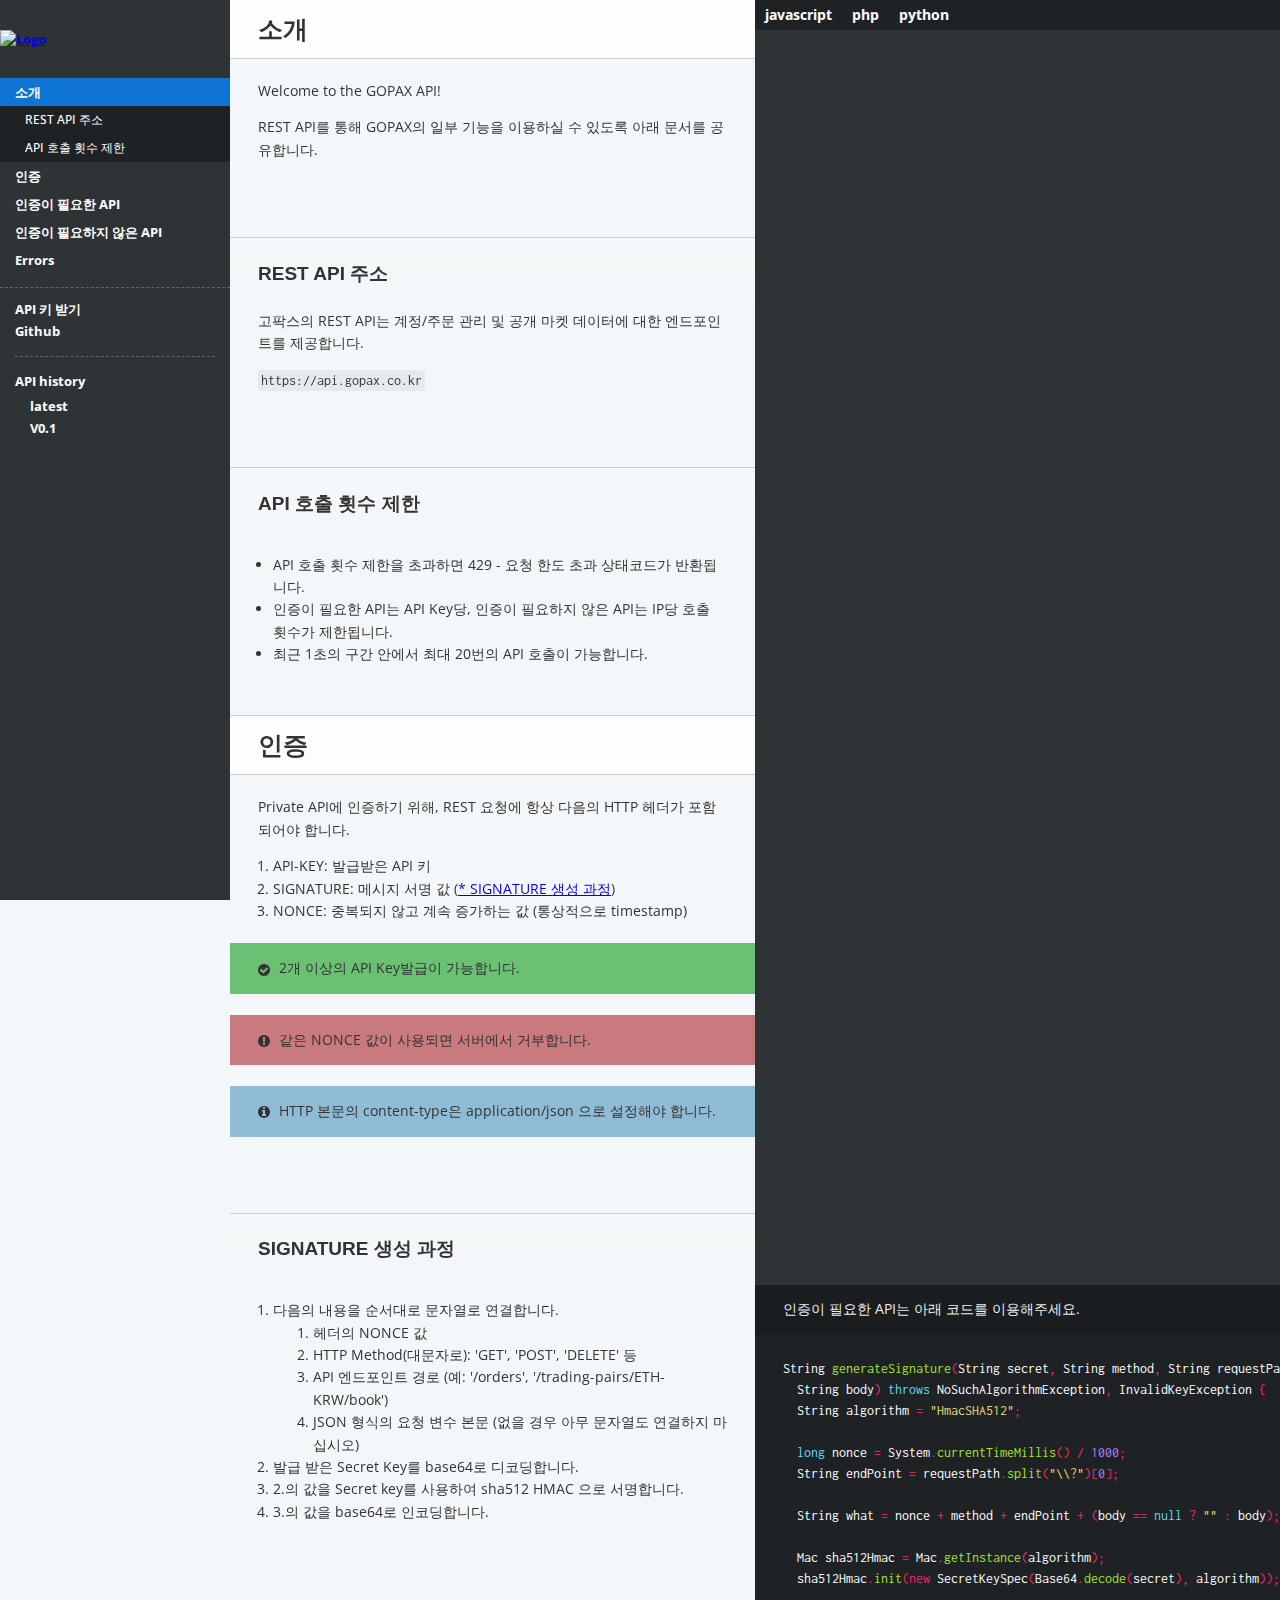
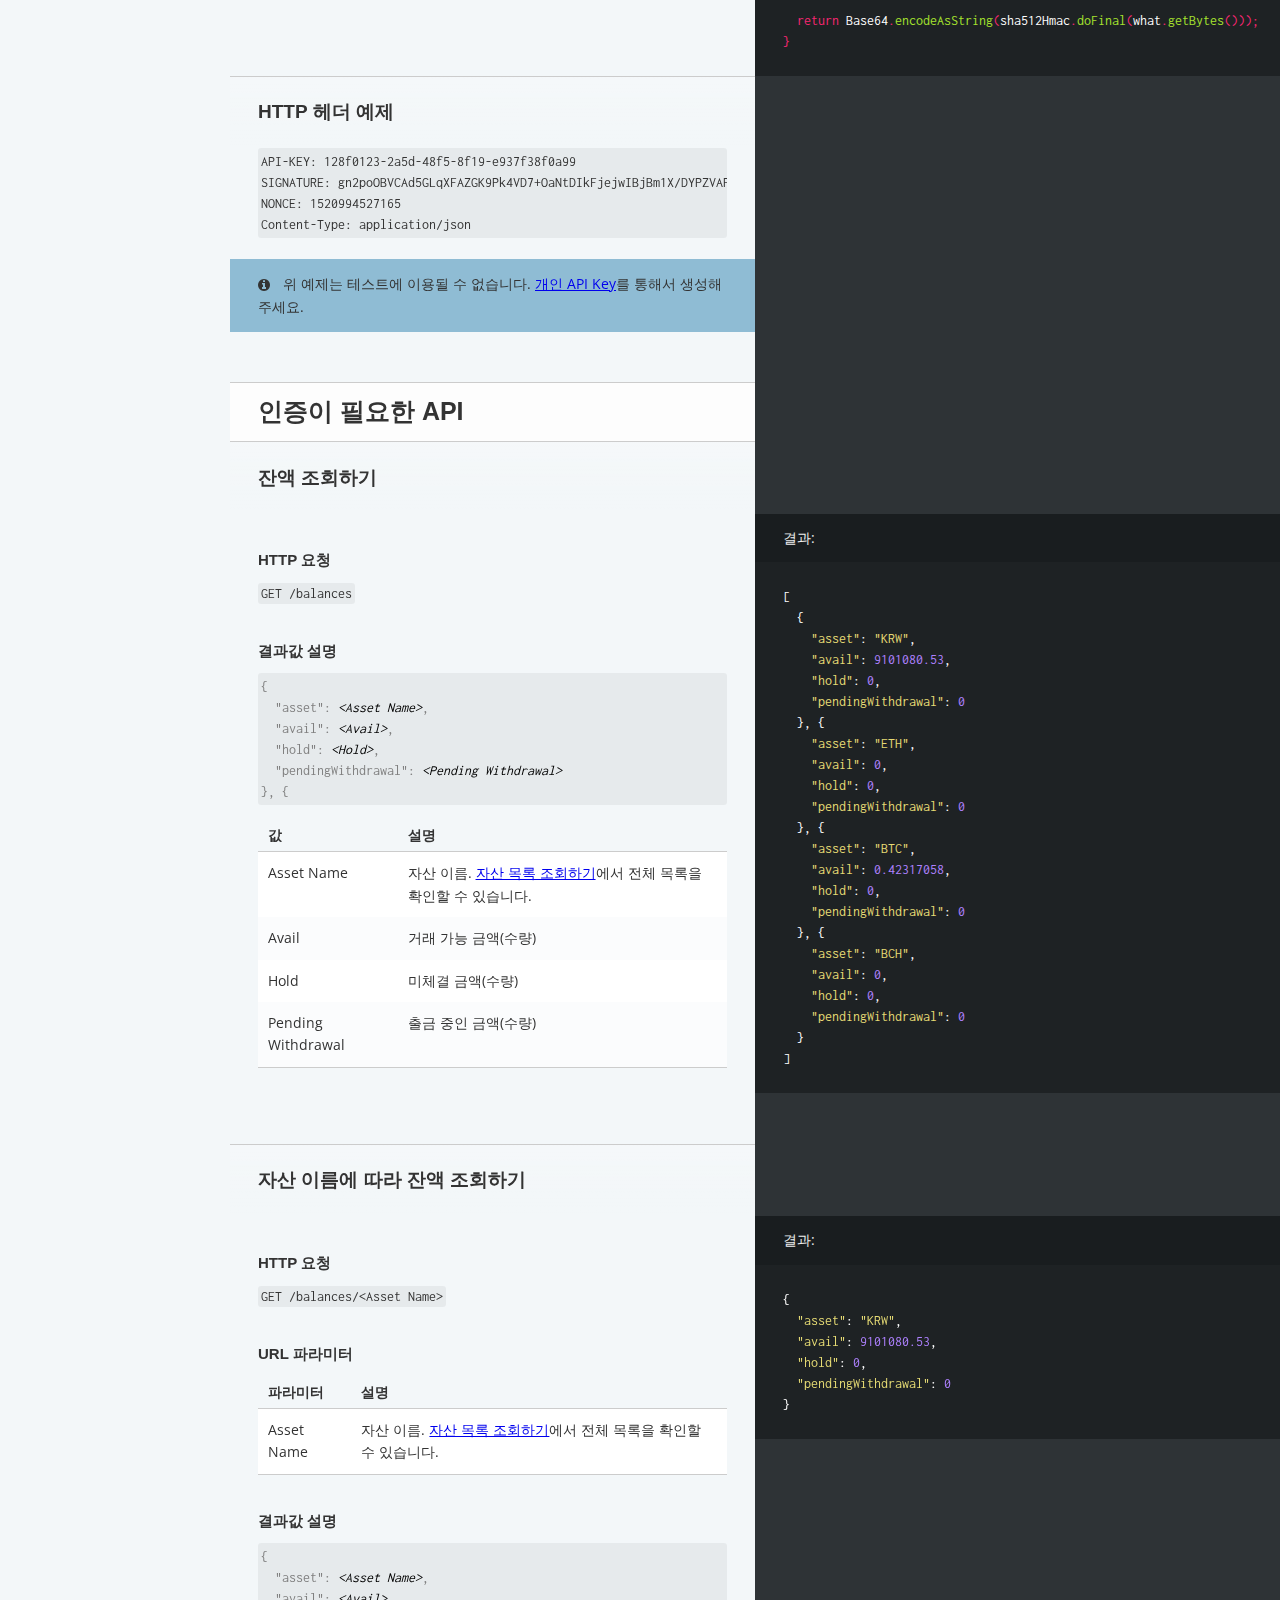
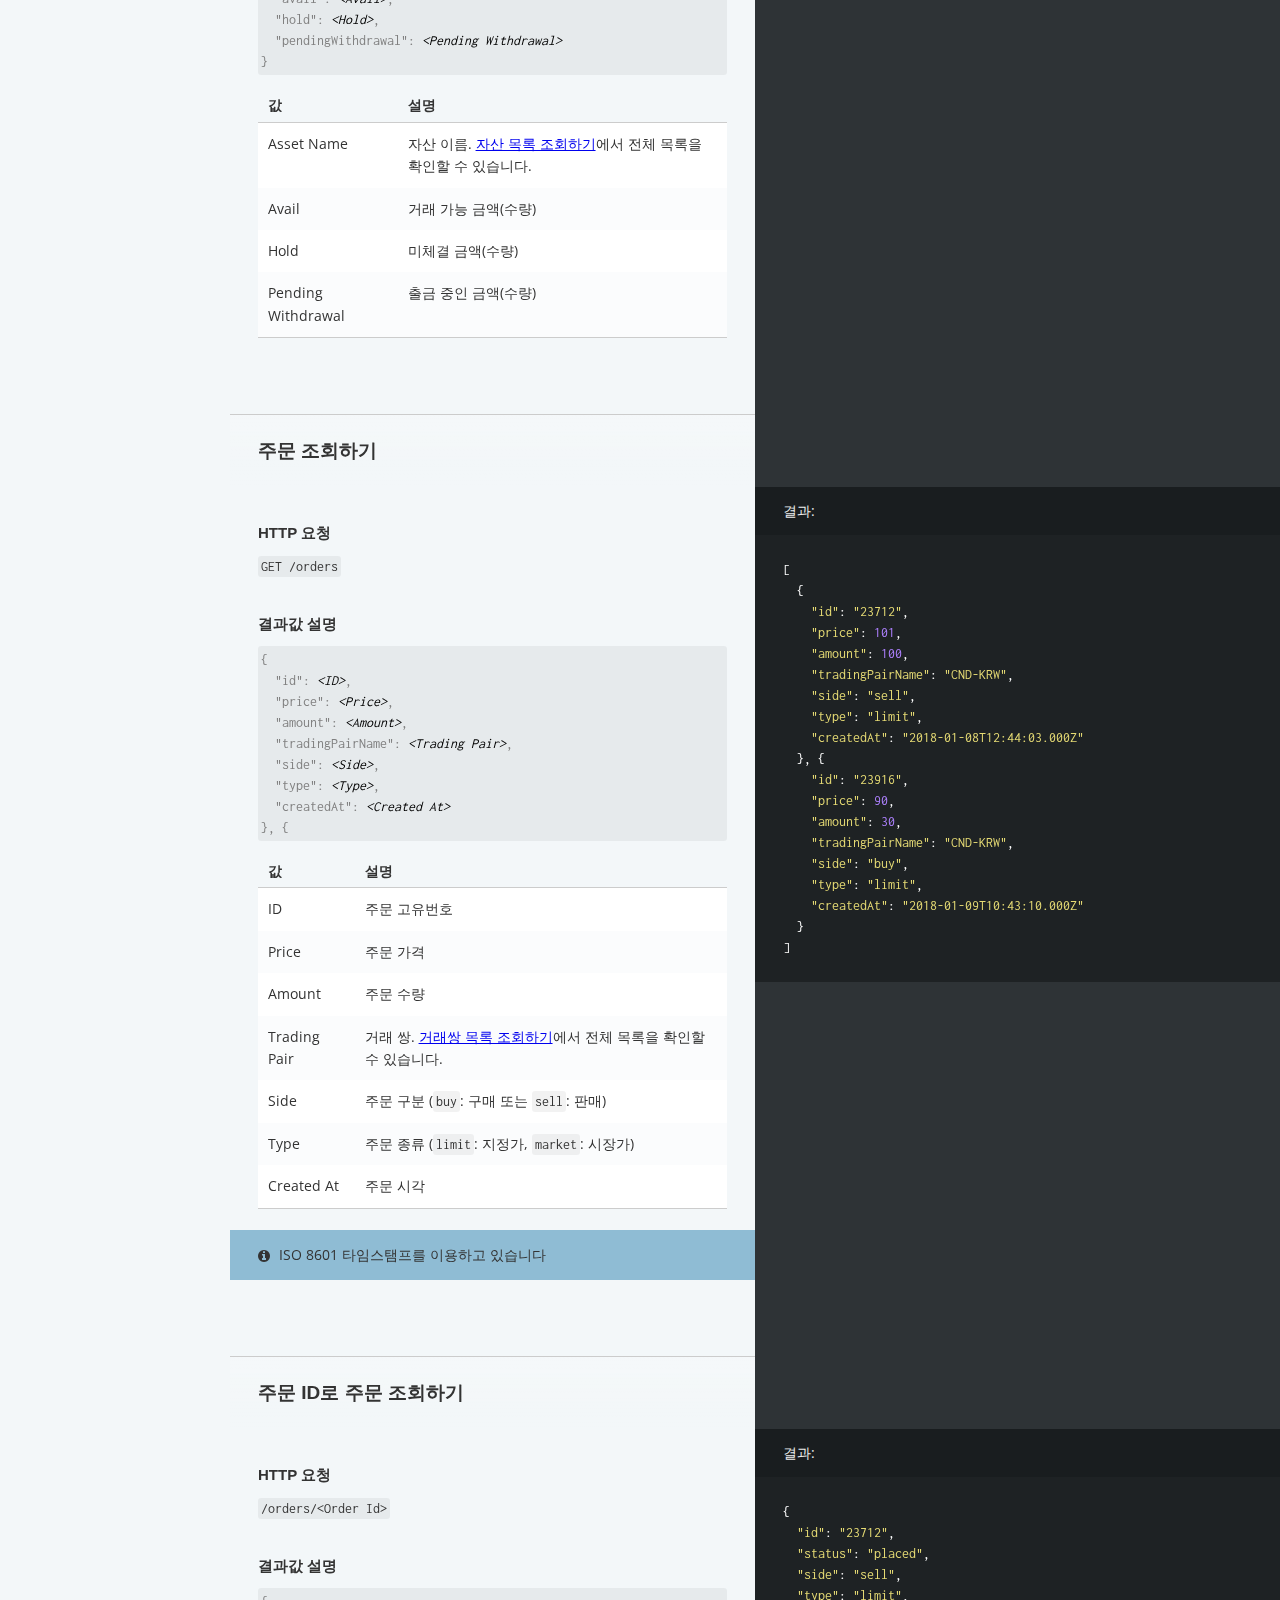
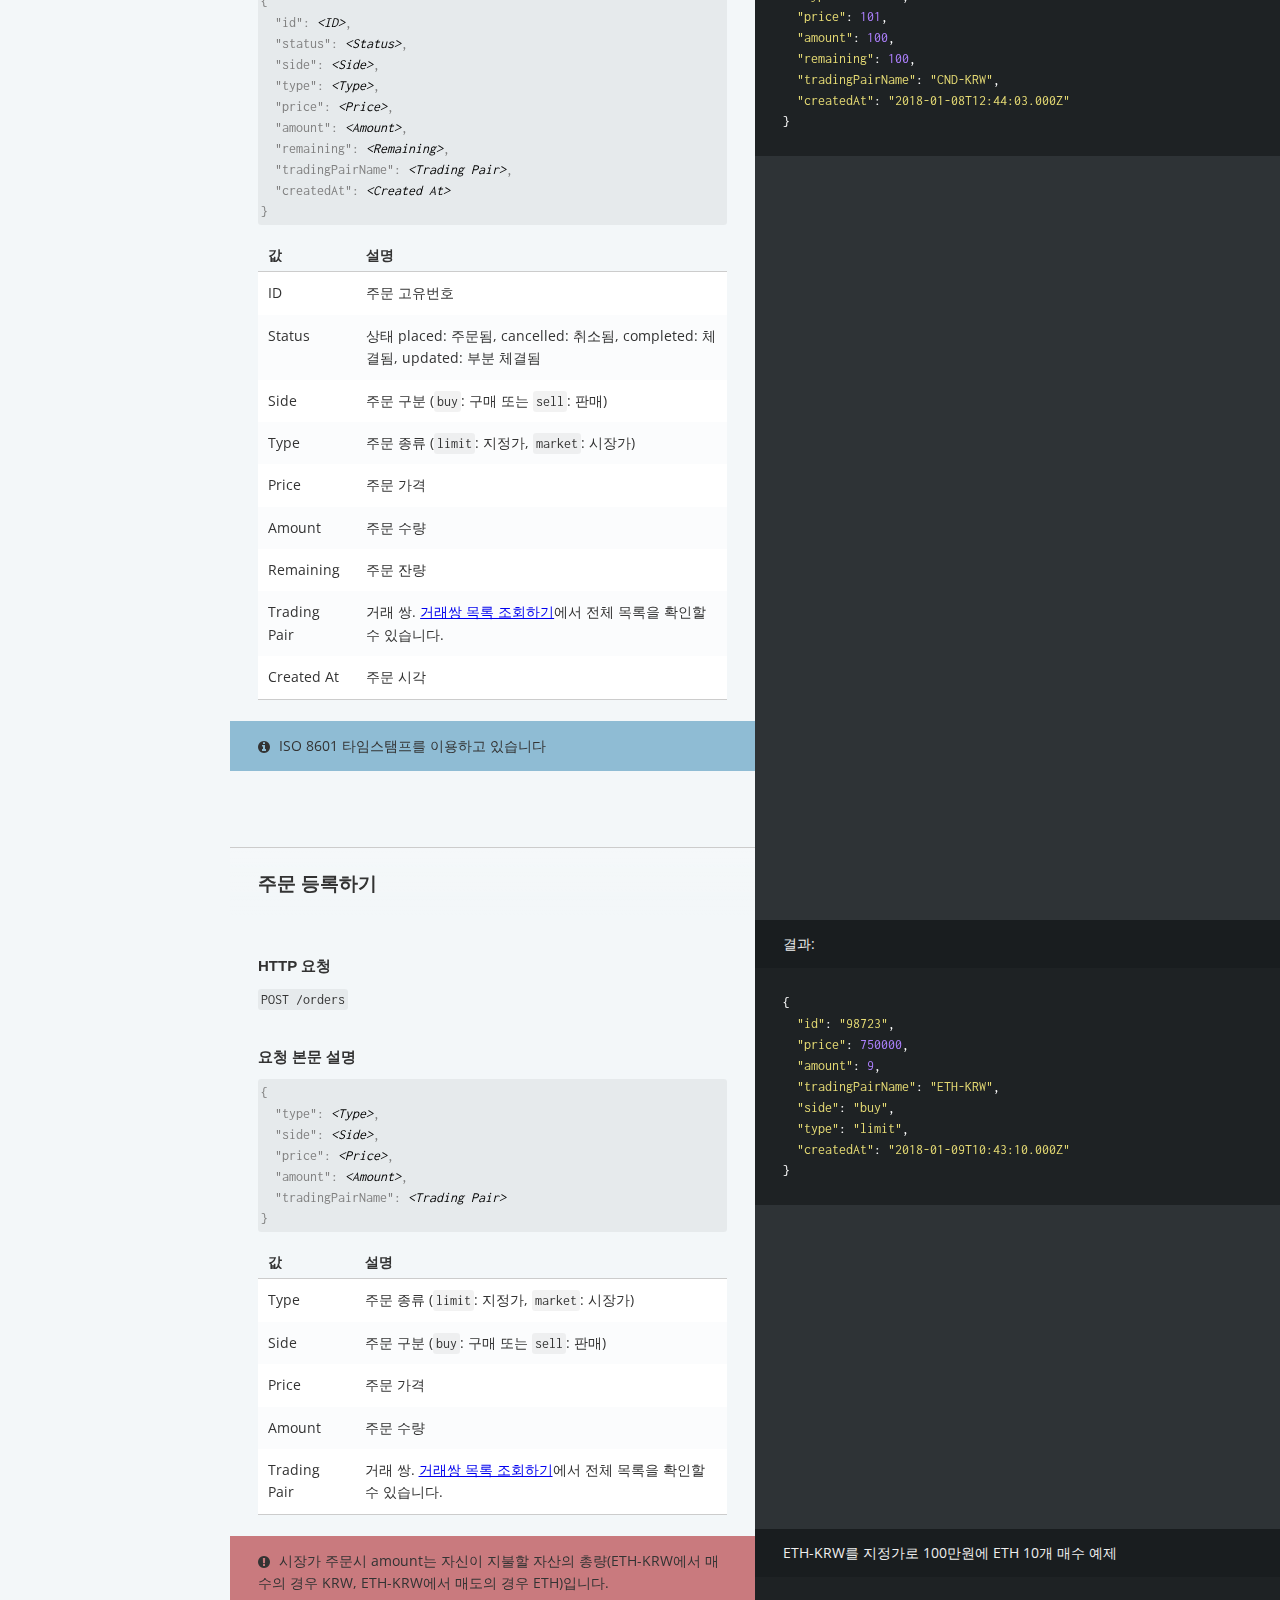
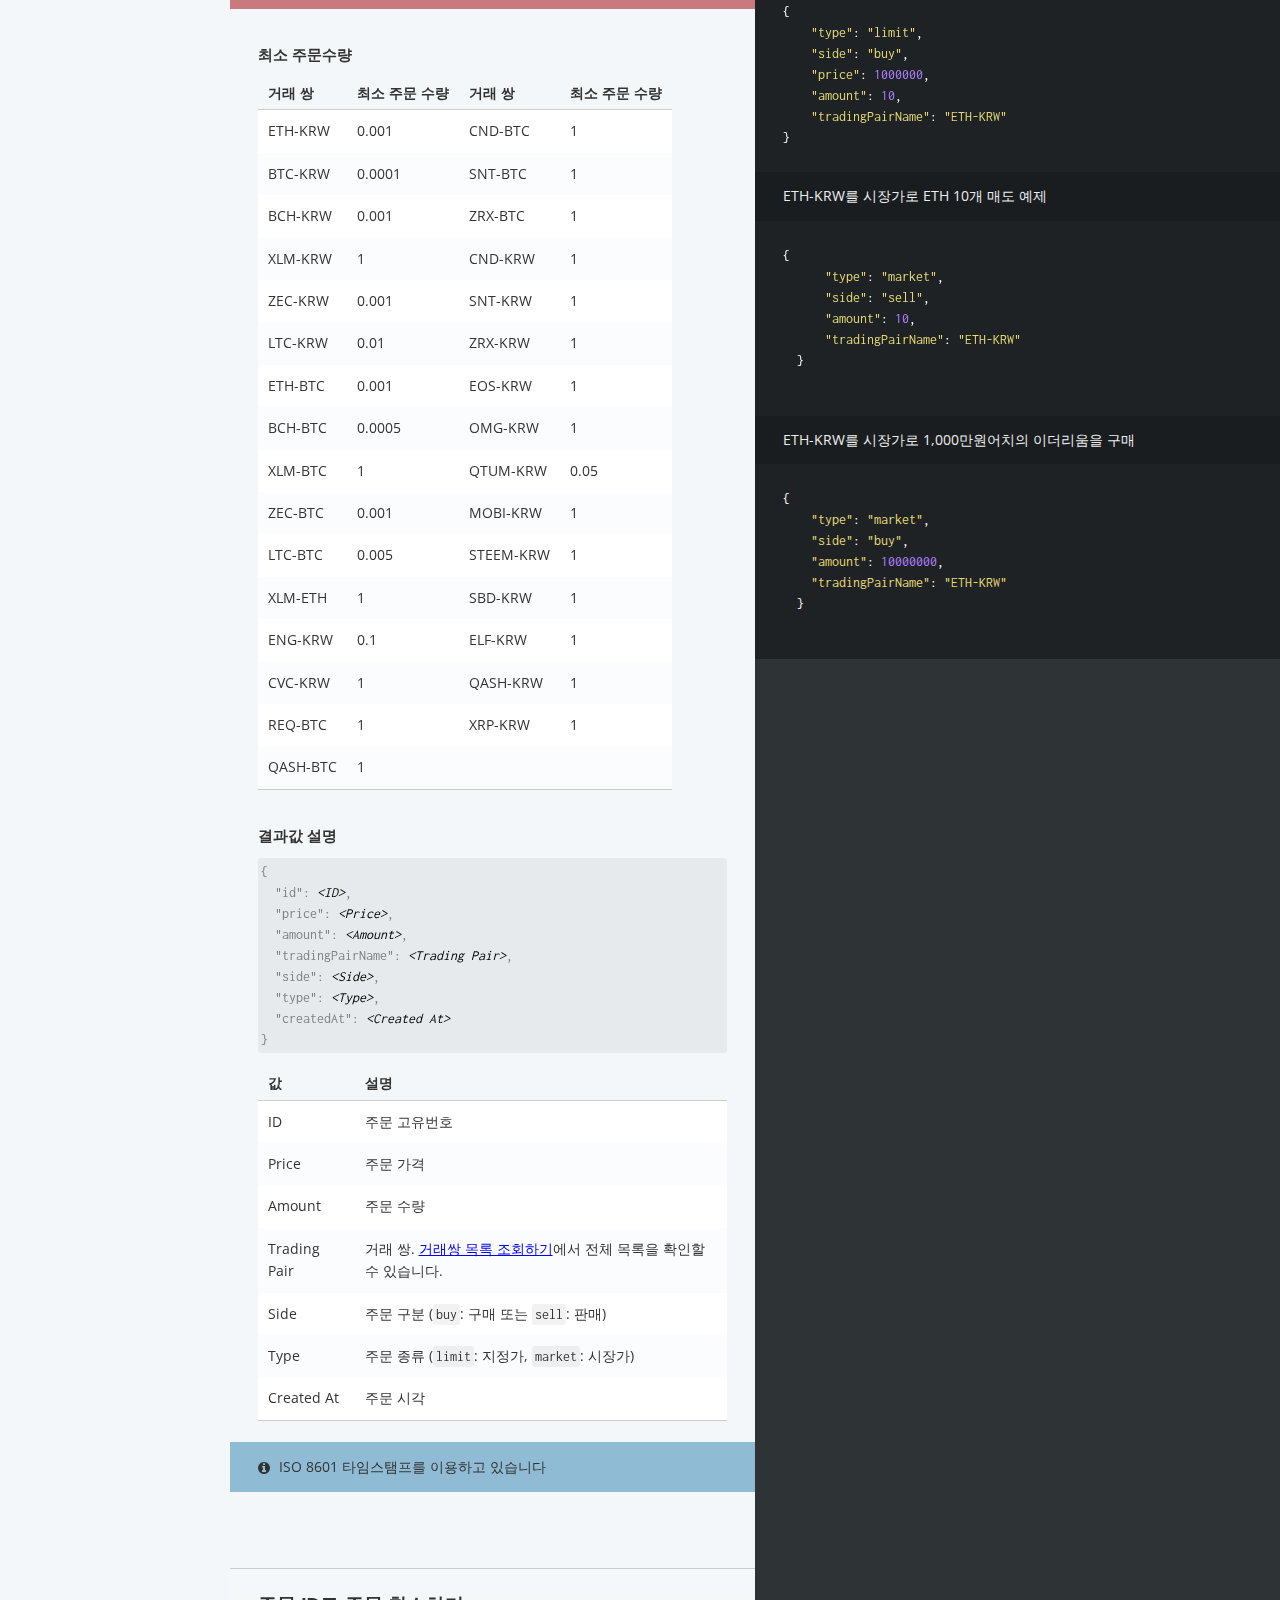
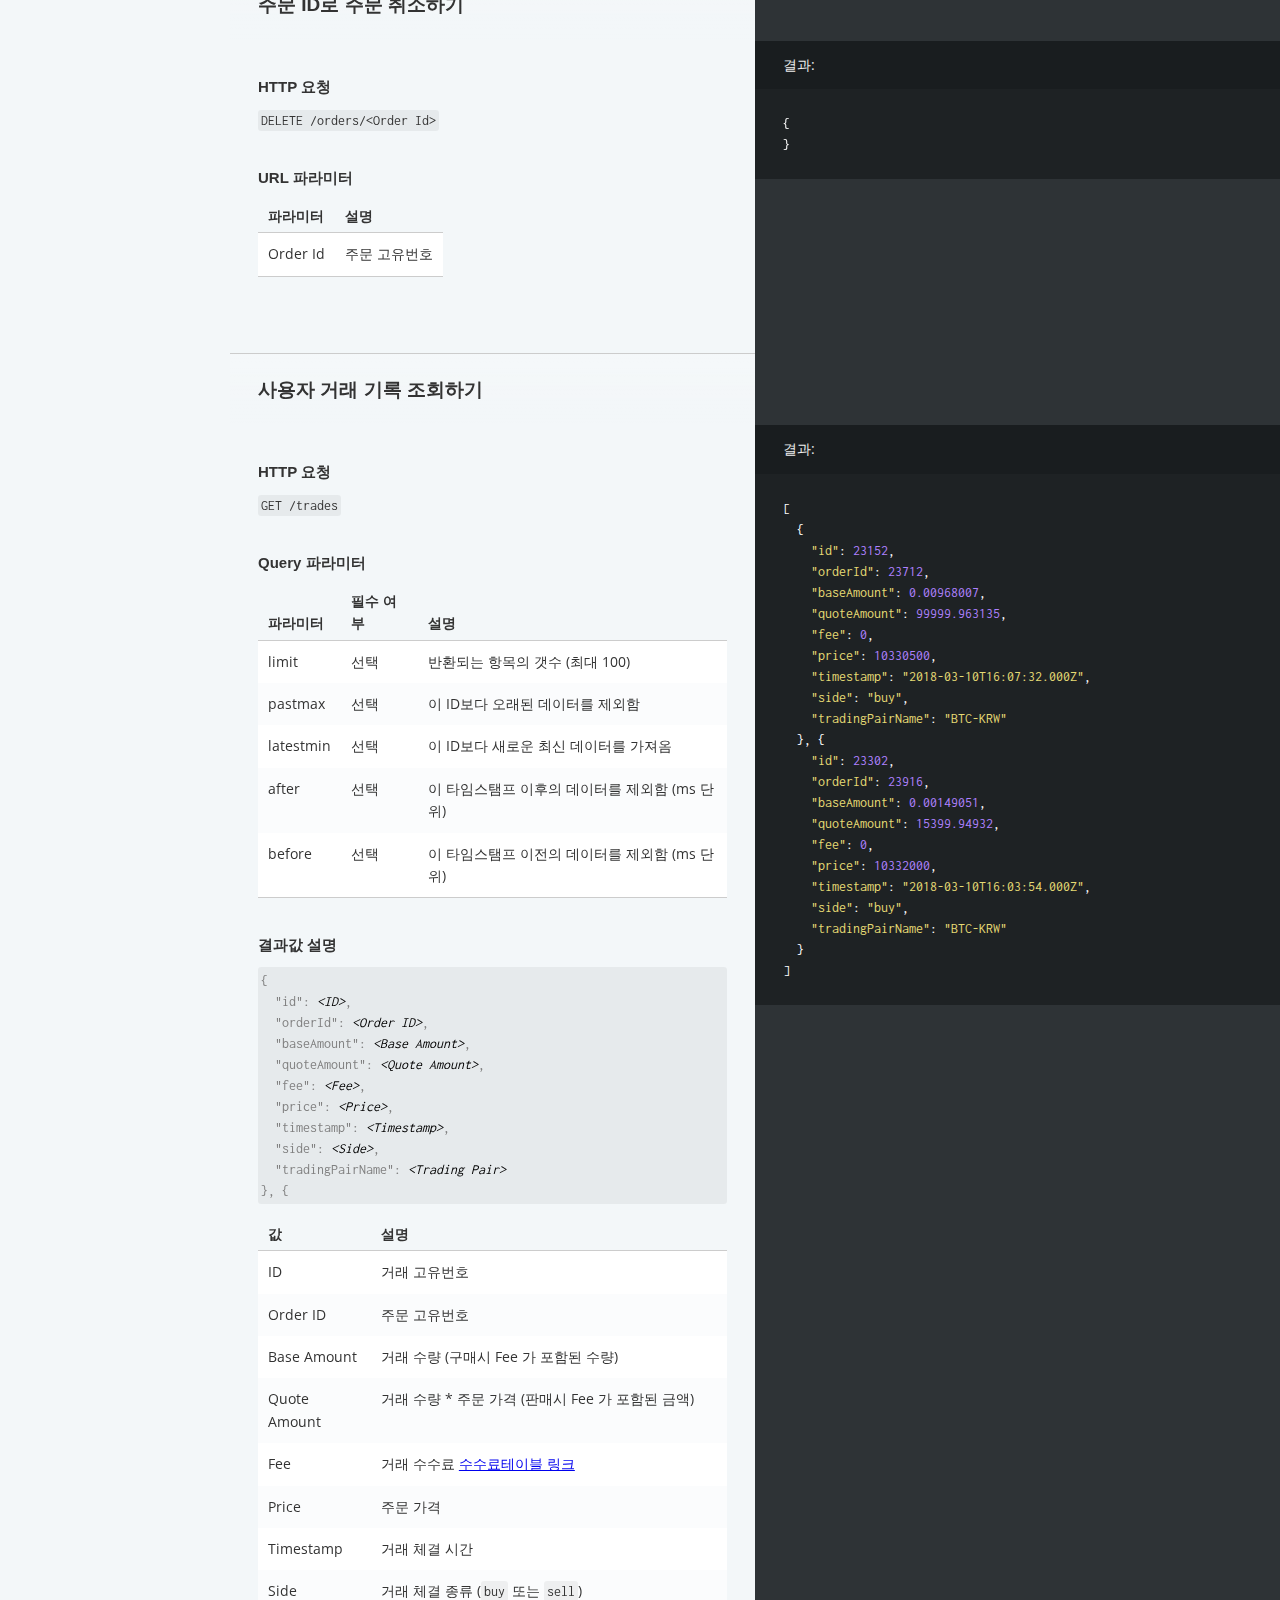
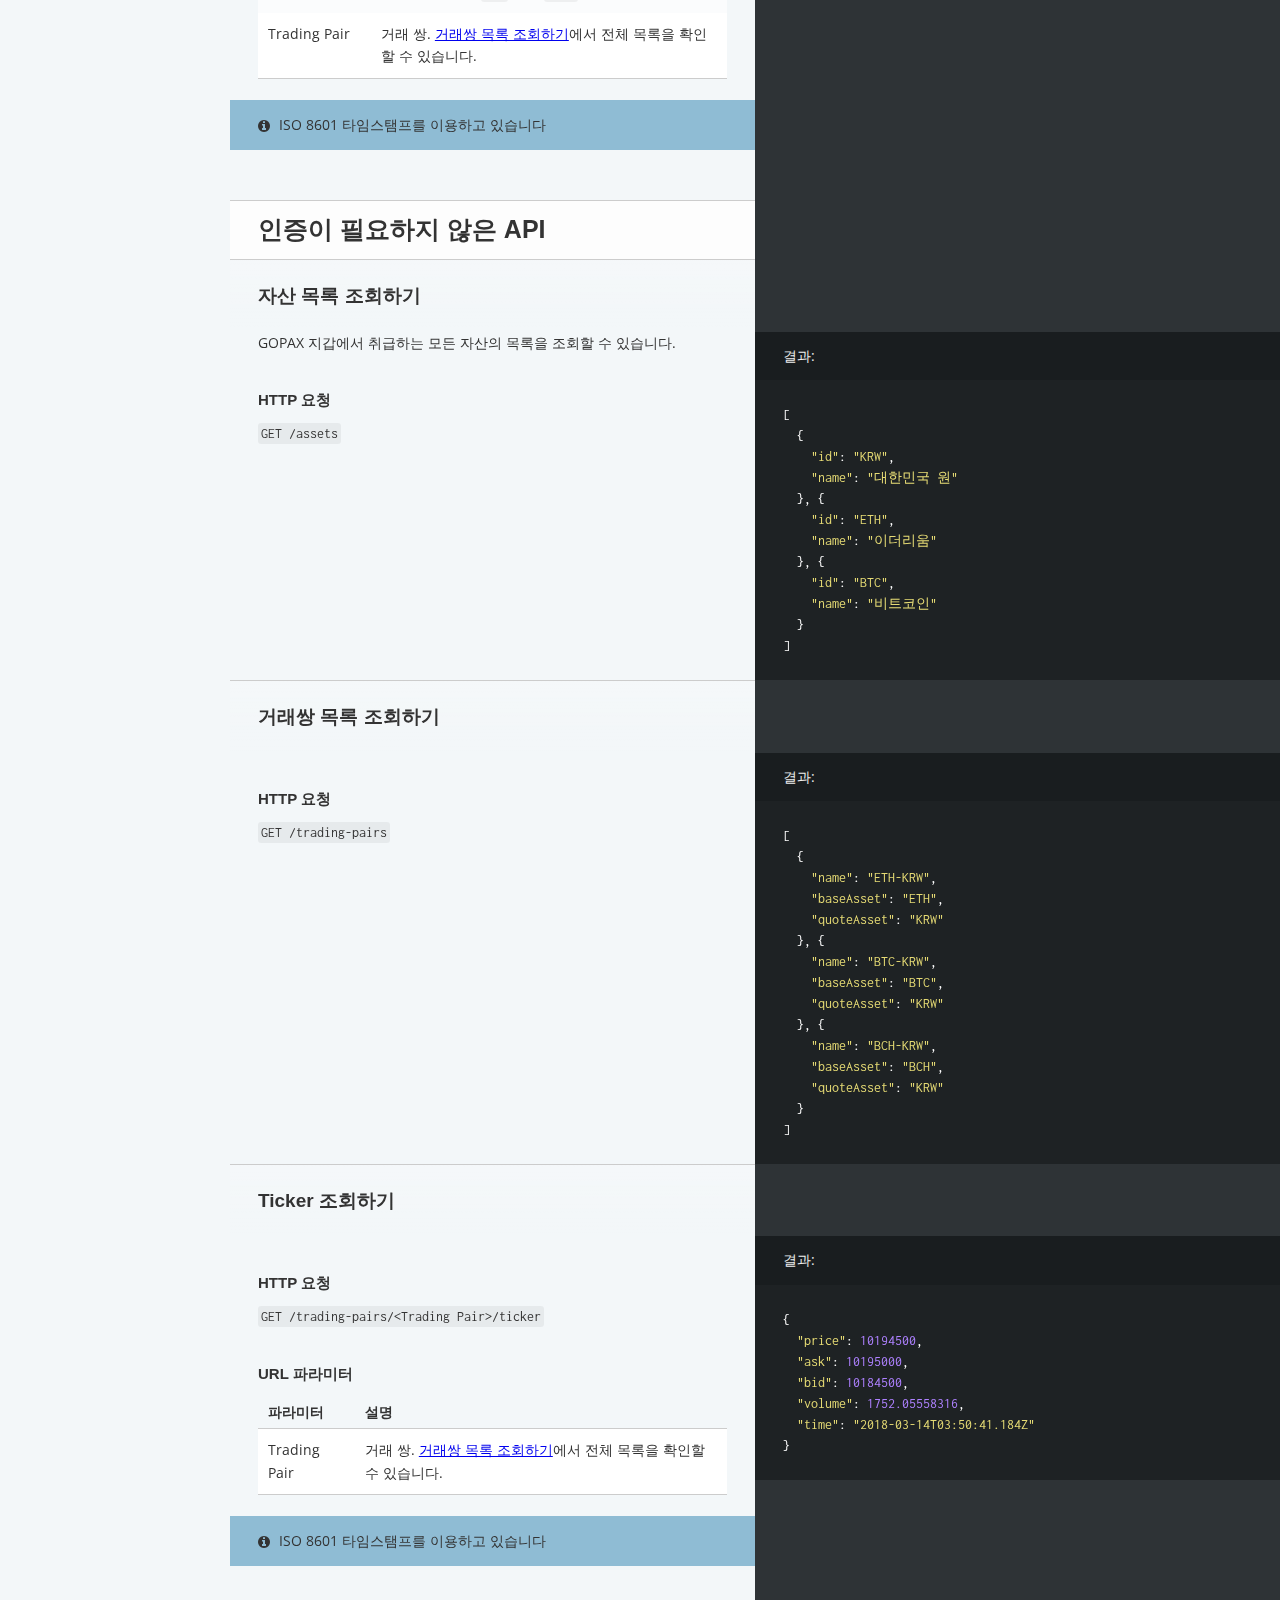
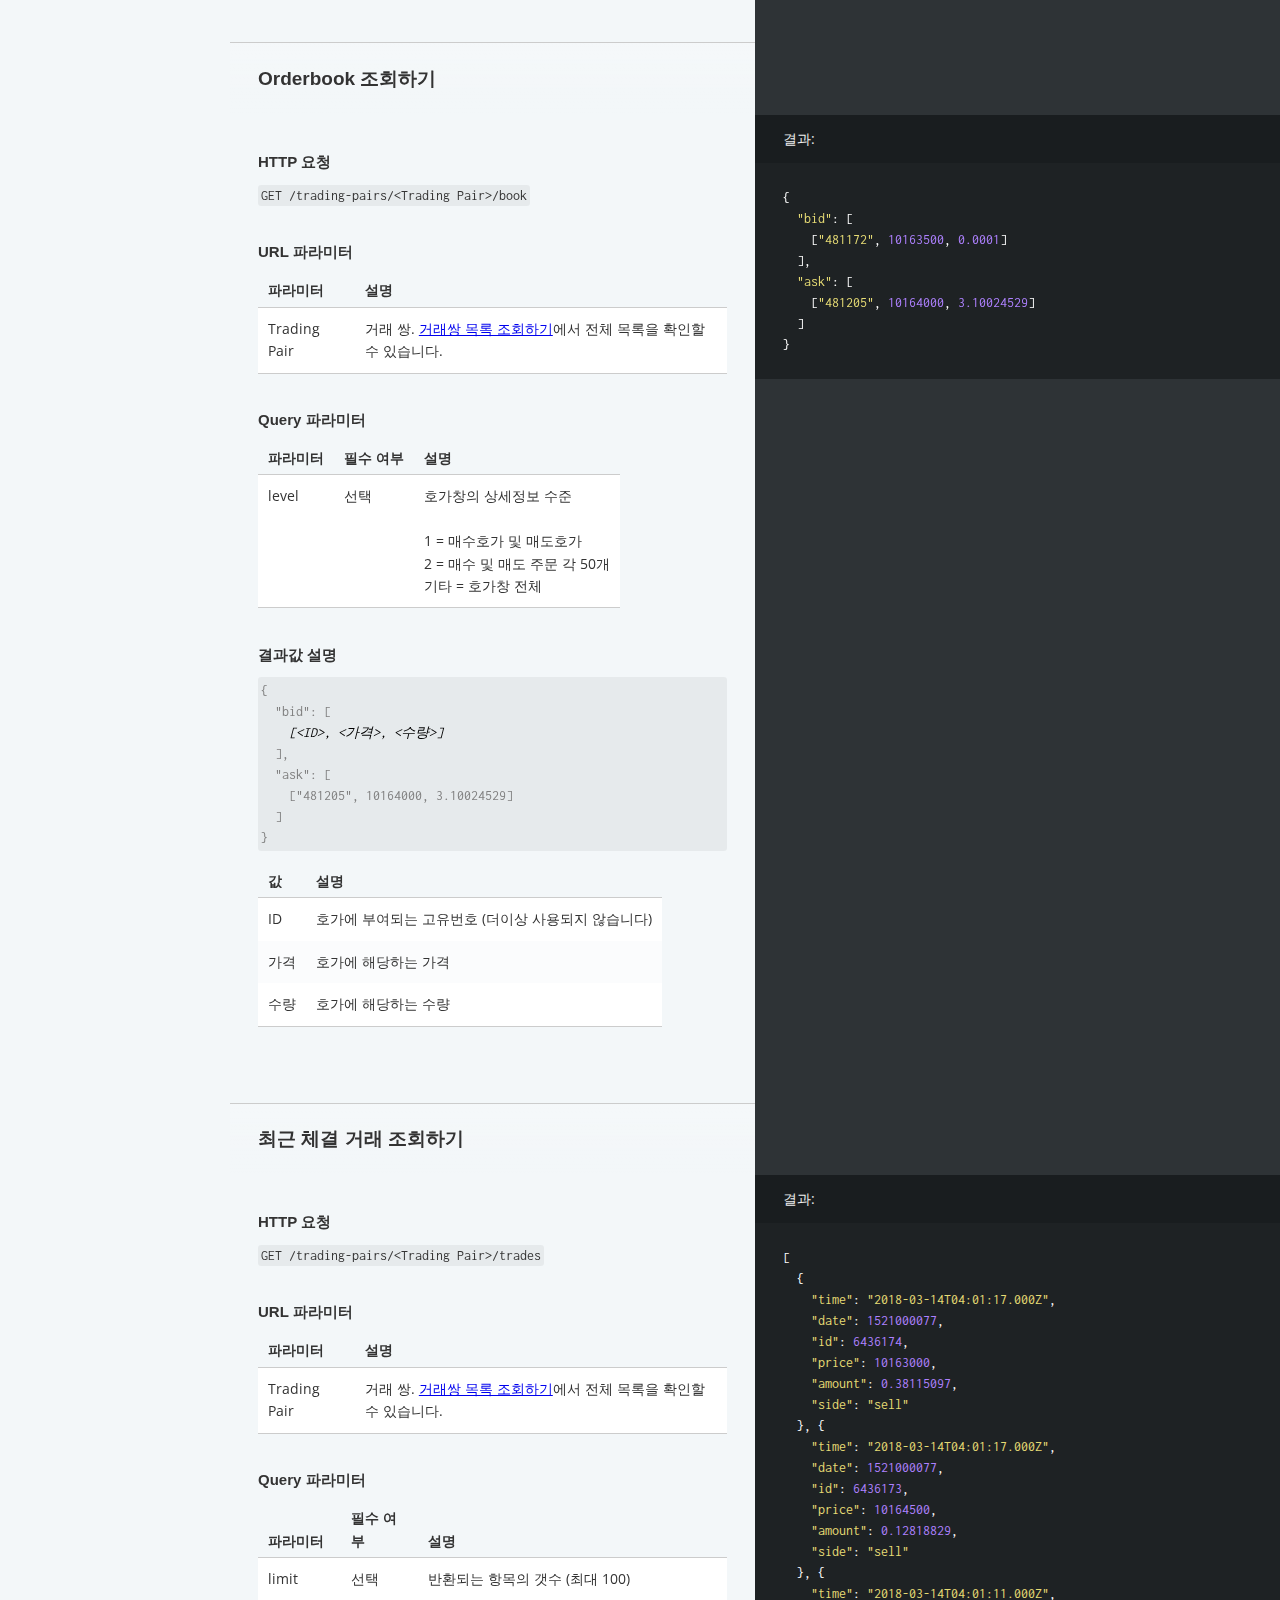
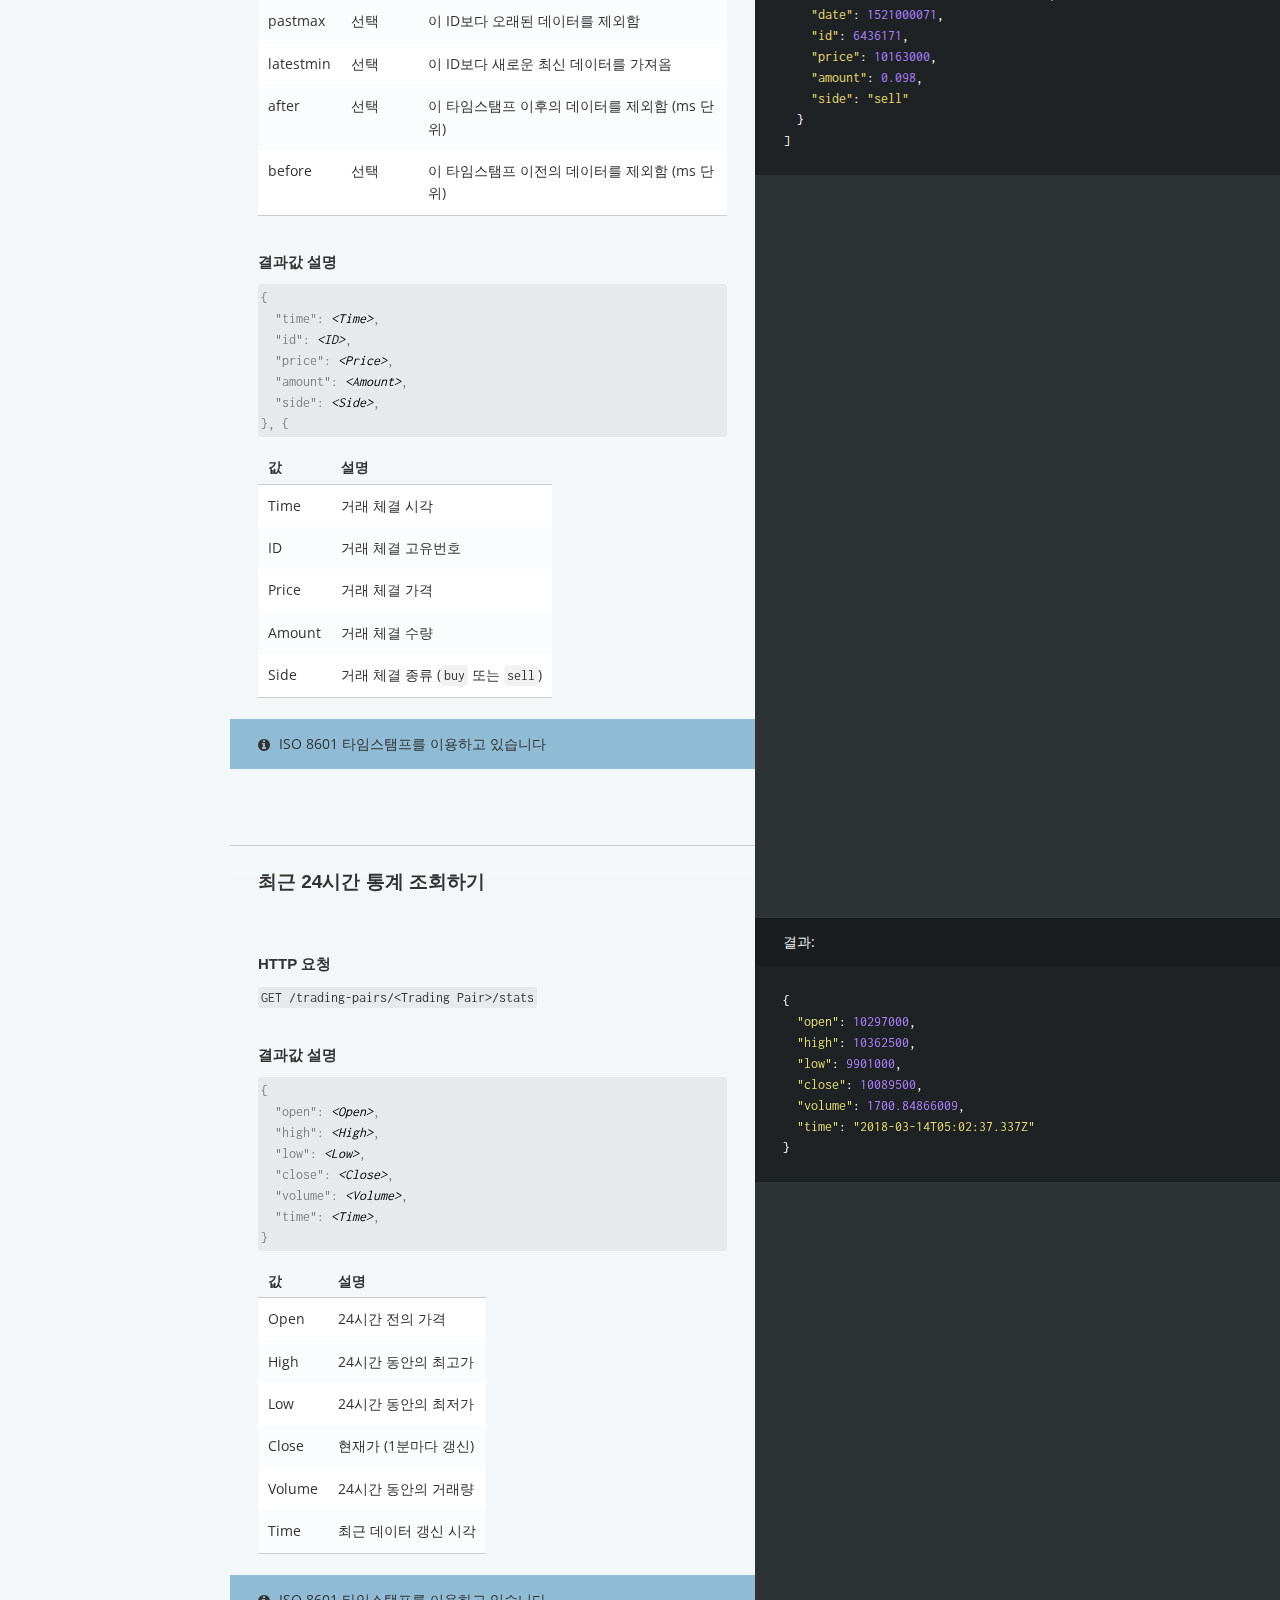
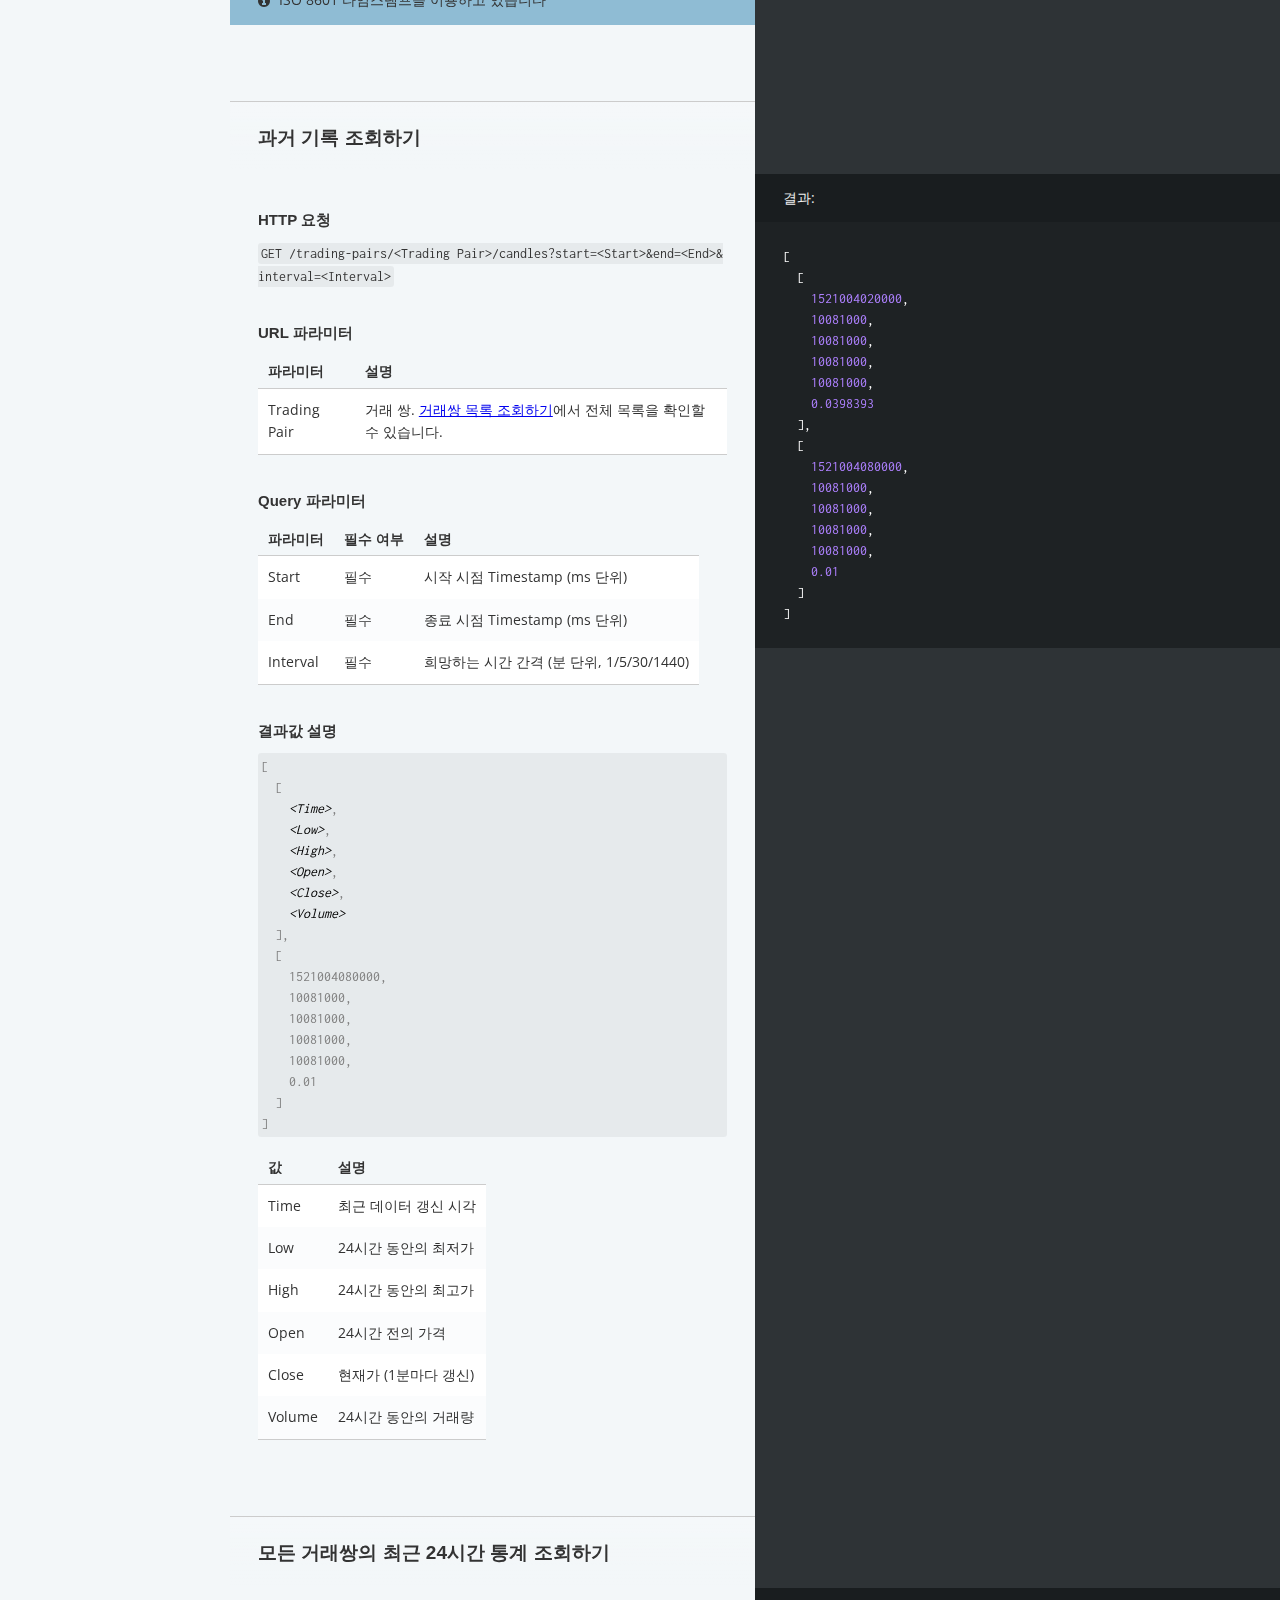
==== commit 58ab2706: "Add market order" ====
--- a/docs/index.html
+++ b/docs/index.html
@@ -206,18 +206,26 @@
     <link href="stylesheets/print.css" rel="stylesheet" media="print" />
     <script src="javascripts/all_nosearch.js"></script>
     <script>
-      function goAPIhistory(target){
-        var pathName = window.location.pathname;
-        var path = pathName.split("/").length >0 ?pathName.split("/")[0]:pathName;
-        alert(path);
-        var origin = window.location.origin;
-        var targetUrl = origin+path+target;
-        var currentUrl = origin+path;
-        if(targetUrl == currentUrl){
-          return
+        function goAPIhistory(target){
+            var separator = "/";
+            var pathName = window.location.pathname;
+            var path = pathName.split(separator)[2]!= "" ? separator+pathName.split(separator)[1]+separator:pathName;
+            var origin = window.location.origin;
+            var targetUrl = origin+path+target;
+            var currentUrl = origin+pathName;
+            if(targetUrl == currentUrl){
+              return
+            }
+            window.location = targetUrl;
         }
-        window.location = targetUrl;
-      }
+        function apiGitHome(){
+            var separator = "/";
+            var account = window.location.host.split(".")[0];
+            var pathName = window.location.pathname;
+            var path = pathName.split(separator)[2]!= "" ? separator+pathName.split(separator)[1]+separator:pathName;
+            var targetUrl = "https://github.com/"+account+path;
+            window.open(targetUrl);
+        }
     </script>
   </head>
 
@@ -329,7 +337,7 @@
       </div>
       <ul class="toc-footer">
           <li><a href='https://www.gopax.co.kr/account/' target='_blank'>API 키 받기</a></li>
-          <li><a href='https://github.com/GopaxTechTeam/gopax' target='_blank'>Github</a></li>
+          <li><a href='javascript:apiGitHome()' target='_blank'>Github</a></li>
           <li>
             <ul class="toc-footer">API history
               <li>
@@ -787,6 +795,27 @@
     </span><span class="s2">"tradingPairName"</span><span class="p">:</span><span class="w"> </span><span class="s2">"ETH-KRW"</span><span class="w">
 </span><span class="p">}</span><span class="w">
 </span></code></pre>
+<blockquote>
+  <p>ETH-KRW를 시장가로 ETH 10개 매도 예제</p>
+  </blockquote>
+  <pre class="highlight json tab-json"><code><span class="p">{</span><span class="w">
+      </span><span class="s2">"type"</span><span class="p">:</span><span class="w"> </span><span class="s2">"market"</span><span class="p">,</span><span class="w">
+      </span><span class="s2">"side"</span><span class="p">:</span><span class="w"> </span><span class="s2">"sell"</span><span class="p">,</span><span class="w">
+      </span><span class="s2">"amount"</span><span class="p">:</span><span class="w"> </span><span class="mi">10</span><span class="p">,</span><span class="w">
+      </span><span class="s2">"tradingPairName"</span><span class="p">:</span><span class="w"> </span><span class="s2">"ETH-KRW"</span><span class="w">
+  </span><span class="p">}</span><span class="w">
+  </span></code></pre>
+  <blockquote>
+  <p>ETH-KRW를 시장가로 1,000만원어치의 이더리움을 구매</p>
+  </blockquote>
+  <pre class="highlight json tab-json"><code><span class="p">{</span><span class="w">
+    </span><span class="s2">"type"</span><span class="p">:</span><span class="w"> </span><span class="s2">"market"</span><span class="p">,</span><span class="w">
+    </span><span class="s2">"side"</span><span class="p">:</span><span class="w"> </span><span class="s2">"buy"</span><span class="p">,</span><span class="w">
+    </span><span class="s2">"amount"</span><span class="p">:</span><span class="w"> </span><span class="mi">10000000</span><span class="p">,</span><span class="w">
+    </span><span class="s2">"tradingPairName"</span><span class="p">:</span><span class="w"> </span><span class="s2">"ETH-KRW"</span><span class="w">
+  </span><span class="p">}</span><span class="w">
+  </span></code></pre>
+  <aside class="warning">시장가 주문시 amount는 자신이 지불할 자산의 총량(ETH-KRW에서 매수의 경우 KRW, ETH-KRW에서 매도의 경우 ETH)입니다.</aside>
 <h3 id='ca90ffae49'>최소 주문수량</h3>
 <table><thead>
 <tr>
